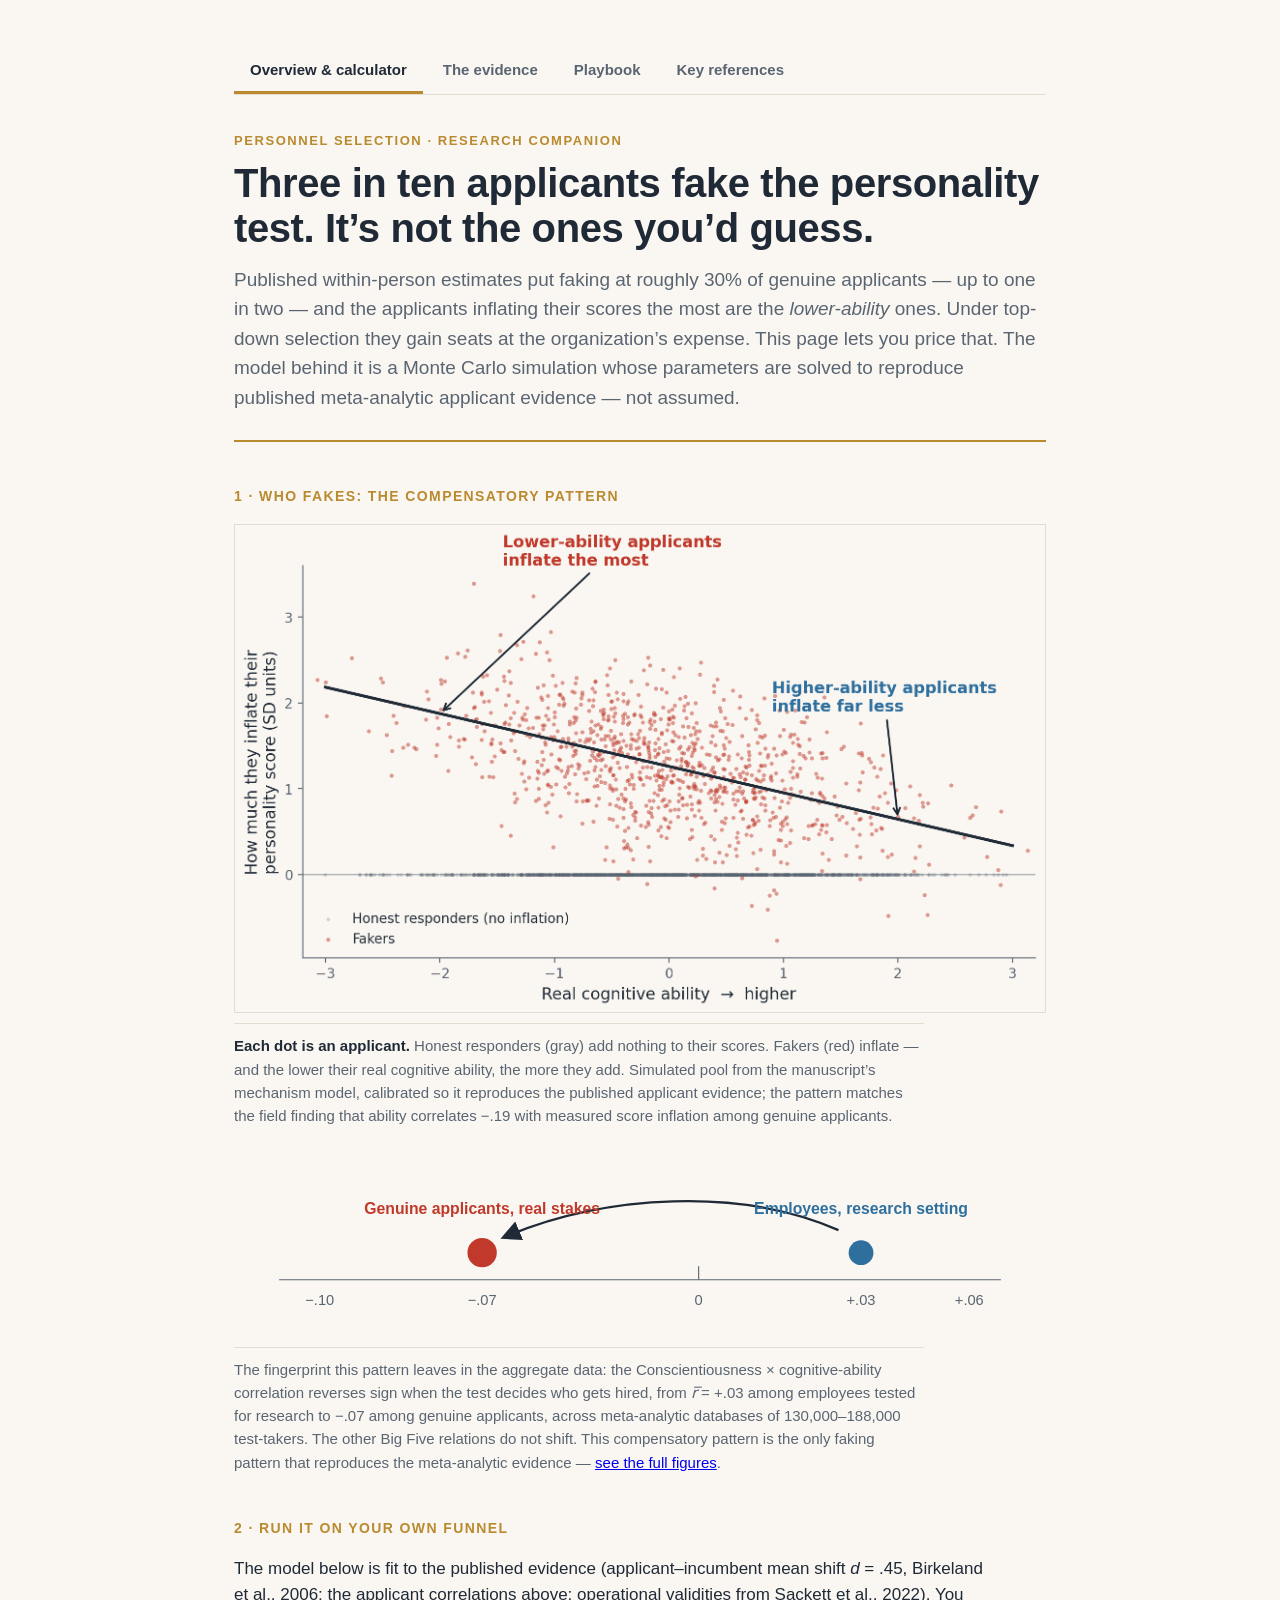
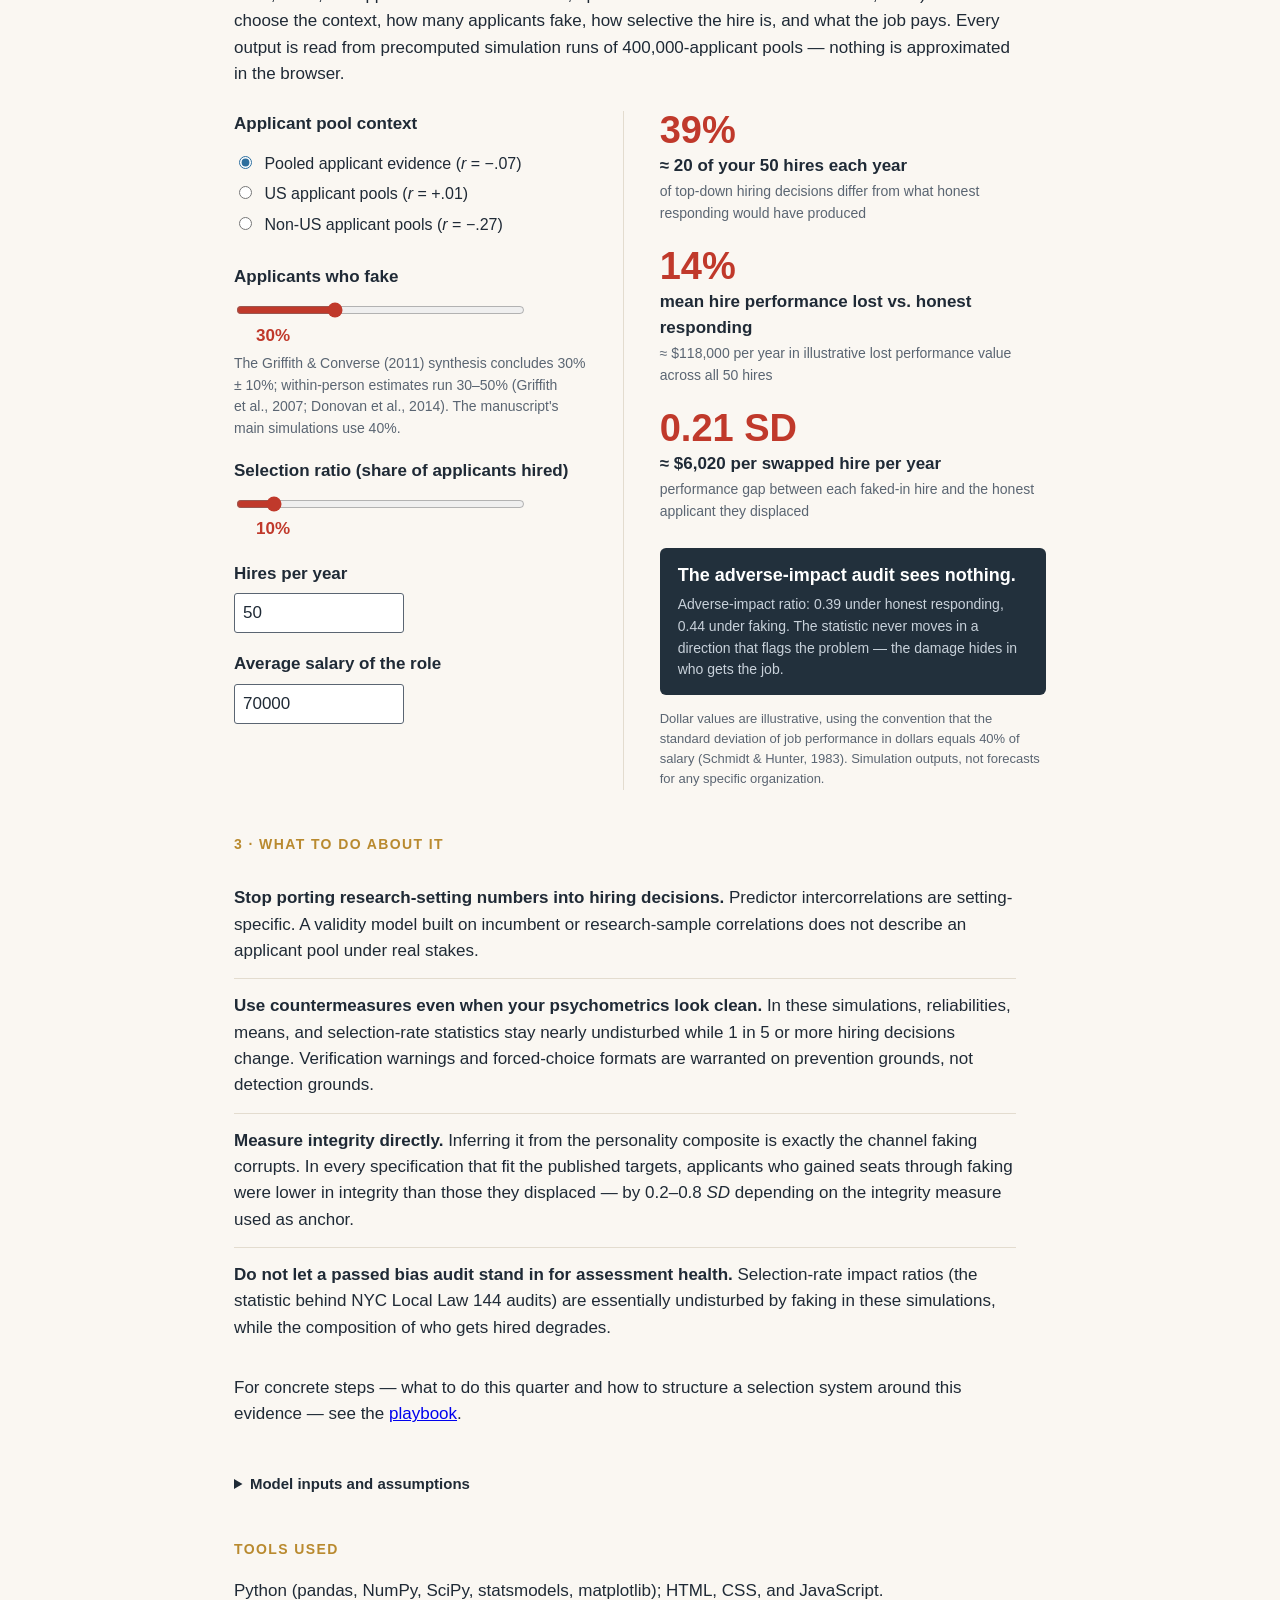
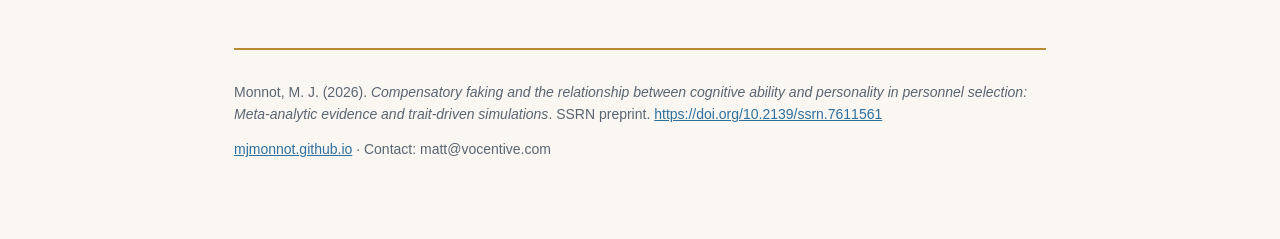
==== index.html @ 93510814 "Add Tools used line (Python analysis stack; HTML/CSS/JS)" ====
<!DOCTYPE html>
<html lang="en">
<head>
<meta charset="utf-8">
<meta name="viewport" content="width=device-width, initial-scale=1">
<title>Three in ten applicants fake the personality test &mdash; and it's the weaker ones</title>
<meta name="description" content="Roughly 30% of genuine applicants inflate their personality scores, and lower-ability applicants inflate most. Interactive companion to a two-study manuscript: price what that costs your hiring funnel in changed hires, lost performance, and dollars.">
<link rel="stylesheet" href="style.css">
</head>
<body>
<main>

<nav class="site-nav" aria-label="Site">
  <ul>
    <li><a href="./" aria-current="page">Overview &amp; calculator</a></li>
    <li><a href="evidence.html">The evidence</a></li>
    <li><a href="playbook.html">Playbook</a></li>
    <li><a href="references.html">Key references</a></li>
  </ul>
</nav>

<header class="masthead">
  <p class="kicker">Personnel selection &middot; Research companion</p>
  <h1>Three in ten applicants fake the personality test. It&rsquo;s not the ones you&rsquo;d guess.</h1>
  <p class="dek">Published within-person estimates put faking at roughly 30% of genuine
  applicants &mdash; up to one in two &mdash; and the applicants inflating their scores
  the most are the <em>lower-ability</em> ones. Under top-down selection they gain seats
  at the organization&rsquo;s expense. This page lets you price that. The model behind it
  is a Monte Carlo simulation whose parameters are solved to reproduce published
  meta-analytic applicant evidence &mdash; not assumed.</p>
</header>

<section aria-labelledby="s1">
  <p class="section-label" id="s1">1 &middot; Who fakes: the compensatory pattern</p>
  <figure class="paper-figure">
    <img src="assets/who-fakes-scatter.png" width="1748" height="1026"
         alt="Scatter plot of simulated applicants: inflation of personality scores on the vertical axis against real cognitive ability on the horizontal axis. Honest responders sit at zero inflation. Fakers form a downward-sloping cloud: lower-ability applicants inflate the most, higher-ability applicants inflate far less.">
    <figcaption><strong>Each dot is an applicant.</strong> Honest responders (gray)
    add nothing to their scores. Fakers (red) inflate &mdash; and the lower their real
    cognitive ability, the more they add. Simulated pool from the manuscript&rsquo;s
    mechanism model, calibrated so it reproduces the published applicant evidence;
    the pattern matches the field finding that ability correlates &minus;.19 with
    measured score inflation among genuine applicants.</figcaption>
  </figure>

  <figure class="flip-figure">
    <svg viewBox="0 0 720 150" role="img" aria-label="Number line showing the Conscientiousness by cognitive ability correlation at plus .03 among employees in research settings and minus .07 among genuine applicants.">
      <line x1="40" y1="100" x2="680" y2="100" stroke="#5a6572" stroke-width="1"/>
      <g font-size="13" fill="#5a6572" text-anchor="middle">
        <text x="76"  y="122">&minus;.10</text>
        <text x="220" y="122">&minus;.07</text>
        <text x="412" y="122">0</text>
        <text x="556" y="122">+.03</text>
        <text x="652" y="122">+.06</text>
      </g>
      <line x1="412" y1="88" x2="412" y2="100" stroke="#5a6572" stroke-width="1"/>
      <path d="M 536 56 C 450 18, 330 24, 240 62" fill="none" stroke="#1f2a36" stroke-width="2" marker-end="url(#arrow)"/>
      <defs><marker id="arrow" markerWidth="9" markerHeight="9" refX="7" refY="4.5" orient="auto">
        <path d="M0,0 L9,4.5 L0,9 z" fill="#1f2a36"/></marker></defs>
      <circle cx="556" cy="76" r="11" fill="#2e6f9e"/>
      <circle cx="220" cy="76" r="13" fill="#c0392b"/>
      <text x="556" y="42" font-size="14" font-weight="700" fill="#2e6f9e" text-anchor="middle">Employees, research setting</text>
      <text x="220" y="42" font-size="14" font-weight="700" fill="#c0392b" text-anchor="middle">Genuine applicants, real stakes</text>
    </svg>
    <figcaption>The fingerprint this pattern leaves in the aggregate data: the
    Conscientiousness &times; cognitive-ability correlation reverses sign when the
    test decides who gets hired, from <em>r&#773;</em> = +.03 among employees tested
    for research to &minus;.07 among genuine applicants, across meta-analytic databases
    of 130,000&ndash;188,000 test-takers. The other Big Five relations do not shift.
    This compensatory pattern is the only faking pattern that reproduces the
    meta-analytic evidence &mdash; <a href="evidence.html">see the full figures</a>.</figcaption>
  </figure>
</section>

<section aria-labelledby="s2">
  <p class="section-label" id="s2">2 &middot; Run it on your own funnel</p>
  <p class="section-intro">The model below is fit to the published evidence
  (applicant&ndash;incumbent mean shift <em>d</em> = .45, Birkeland et&nbsp;al., 2006;
  the applicant correlations above; operational validities from Sackett et&nbsp;al.,
  2022). You choose the context, how many applicants fake, how selective the hire is,
  and what the job pays. Every output is read from precomputed simulation runs of
  400,000-applicant pools &mdash; nothing is approximated in the browser.</p>

  <div class="calc">
    <div class="controls">
      <fieldset>
        <legend>Applicant pool context</legend>
        <label><input type="radio" name="ctx" value="Pooled" checked> Pooled applicant evidence (<em>r</em> = &minus;.07)</label>
        <label><input type="radio" name="ctx" value="US"> US applicant pools (<em>r</em> = +.01)</label>
        <label><input type="radio" name="ctx" value="Non-US"> Non-US applicant pools (<em>r</em> = &minus;.27)</label>
      </fieldset>

      <div class="slider-row">
        <label for="prev">Applicants who fake</label>
        <input type="range" id="prev" min="20" max="50" step="5" value="30">
        <output id="prev-out">30%</output>
      </div>
      <p class="control-note">The Griffith &amp; Converse (2011) synthesis concludes
      30% &plusmn; 10%; within-person estimates run 30&ndash;50% (Griffith et&nbsp;al.,
      2007; Donovan et&nbsp;al., 2014). The manuscript's main simulations use 40%.</p>

      <div class="slider-row">
        <label for="sr">Selection ratio (share of applicants hired)</label>
        <input type="range" id="sr" min="5" max="50" step="5" value="10">
        <output id="sr-out">10%</output>
      </div>

      <div class="num-row">
        <label for="hires">Hires per year</label>
        <input type="number" id="hires" min="1" max="100000" step="1" value="50" inputmode="numeric">
      </div>
      <div class="num-row">
        <label for="salary">Average salary of the role</label>
        <input type="number" id="salary" min="20000" max="1000000" step="5000" value="70000" inputmode="numeric">
      </div>
    </div>

    <div class="results">
      <div class="stat">
        <span class="stat-value red" id="out-changed">&nbsp;</span>
        <span class="stat-label" id="out-changed-n">&nbsp;</span>
        <span class="stat-sub">of top-down hiring decisions differ from what honest
        responding would have produced</span>
      </div>
      <div class="stat">
        <span class="stat-value red" id="out-perf">&nbsp;</span>
        <span class="stat-label">mean hire performance lost vs. honest responding</span>
        <span class="stat-sub" id="out-dollars">&nbsp;</span>
      </div>
      <div class="stat">
        <span class="stat-value red" id="out-swap">&nbsp;</span>
        <span class="stat-label" id="out-swap-n">&nbsp;</span>
        <span class="stat-sub">performance gap between each faked-in hire and the
        honest applicant they displaced</span>
      </div>
      <div class="kicker-bar">
        <p class="kicker-main">The adverse-impact audit sees nothing.</p>
        <p class="kicker-sub" id="out-ai">&nbsp;</p>
      </div>
      <p class="dollar-note">Dollar values are illustrative, using the convention that
      the standard deviation of job performance in dollars equals 40% of salary
      (Schmidt &amp; Hunter, 1983). Simulation outputs, not forecasts for any
      specific organization.</p>
    </div>
  </div>
</section>

<section aria-labelledby="s3">
  <p class="section-label" id="s3">3 &middot; What to do about it</p>
  <ul class="todo">
    <li><strong>Stop porting research-setting numbers into hiring decisions.</strong>
    Predictor intercorrelations are setting-specific. A validity model built on
    incumbent or research-sample correlations does not describe an applicant pool
    under real stakes.</li>
    <li><strong>Use countermeasures even when your psychometrics look clean.</strong>
    In these simulations, reliabilities, means, and selection-rate statistics stay
    nearly undisturbed while 1 in 5 or more hiring decisions change. Verification
    warnings and forced-choice formats are warranted on prevention grounds, not
    detection grounds.</li>
    <li><strong>Measure integrity directly.</strong> Inferring it from the personality
    composite is exactly the channel faking corrupts. In every specification that fit
    the published targets, applicants who gained seats through faking were lower in
    integrity than those they displaced &mdash; by 0.2&ndash;0.8 <em>SD</em> depending
    on the integrity measure used as anchor.</li>
    <li><strong>Do not let a passed bias audit stand in for assessment health.</strong>
    Selection-rate impact ratios (the statistic behind NYC Local Law 144 audits) are
    essentially undisturbed by faking in these simulations, while the composition of
    who gets hired degrades.</li>
  </ul>
  <p class="section-intro" style="margin-top:20px">For concrete steps &mdash; what to do
  this quarter and how to structure a selection system around this evidence &mdash;
  see the <a href="playbook.html">playbook</a>.</p>
</section>

<details class="model-notes">
  <summary>Model inputs and assumptions</summary>
  <ul>
    <li>Operational validities: cognitive ability .31, Conscientiousness .19
    (Sackett, Zhang, Berry, &amp; Lievens, 2022, Table 4). Equal-weight standardized
    composite, top-down selection.</li>
    <li>Applicant&ndash;incumbent Conscientiousness mean shift: <em>d</em> = .45
    (Birkeland et&nbsp;al., 2006). Faking prevalence range: Griffith, Chmielowski,
    &amp; Yoshita (2007); Donovan, Dwight, &amp; Schneider (2014); Griffith &amp;
    Converse (2011).</li>
    <li>For each setting of the controls, the faking parameters (mean inflation and
    its ability slope) are jointly re-solved so the simulated pool reproduces the
    mean shift and the context's applicant correlation. Consequences are measured
    against the no-faking counterfactual on the same simulated pool.</li>
    <li>Subgroup inputs for the adverse-impact ratio: <em>d</em> = .79 (ability;
    Roth et&nbsp;al., 2011, via Sackett et&nbsp;al., 2022) and &minus;.07
    (Conscientiousness; Dahlke &amp; Sackett, 2017), minority pool share 1/6,
    common cutoff.</li>
    <li>Idiosyncratic faking noise &sigma; = .50 (the manuscript reports
    sensitivity runs at .25 and 1.00).</li>
  </ul>
</details>


<section aria-labelledby="tools-used">
  <p class="section-label" id="tools-used">Tools used</p>
  <p>Python (pandas, NumPy, SciPy, statsmodels, matplotlib); HTML, CSS, and JavaScript.</p>
</section>

<footer>
  <p>Monnot, M. J. (2026). <em>Compensatory faking and the relationship between
  cognitive ability and personality in personnel selection: Meta-analytic evidence
  and trait-driven simulations</em>. SSRN preprint. <a href="https://doi.org/10.2139/ssrn.7611561">https://doi.org/10.2139/ssrn.7611561</a></p>
  <p><a href="https://mjmonnot.github.io/">mjmonnot.github.io</a> &middot;
  Contact: matt@vocentive.com</p>
</footer>

</main>
<script src="app.js"></script>
</body>
</html>
---- style.css ----
:root {
  --bg: #faf7f2;
  --ink: #1f2a36;
  --gray: #5a6572;
  --red: #c0392b;
  --blue: #2e6f9e;
  --gold: #b98a2f;
  --dark: #22303c;
  --rule: #e3dccf;
}

* { box-sizing: border-box; }

body {
  margin: 0;
  background: var(--bg);
  color: var(--ink);
  font-family: -apple-system, BlinkMacSystemFont, "Segoe UI", Roboto, Helvetica, Arial, sans-serif;
  line-height: 1.55;
  font-size: 17px;
}

main { max-width: 860px; margin: 0 auto; padding: 48px 24px 64px; }

.kicker {
  font-size: 13px;
  font-weight: 700;
  letter-spacing: 0.12em;
  text-transform: uppercase;
  color: var(--gold);
  margin: 0 0 10px;
}

h1 { font-size: 40px; line-height: 1.12; margin: 0 0 14px; letter-spacing: -0.01em; }

.dek { color: var(--gray); font-size: 19px; max-width: 46em; margin: 0; }

.masthead { padding-bottom: 28px; border-bottom: 2px solid var(--gold); }

/* --- nav tabs --- */
.site-nav { margin: 0 0 36px; border-bottom: 1px solid var(--rule); }
.site-nav ul { list-style: none; display: flex; gap: 4px; margin: 0; padding: 0; flex-wrap: wrap; }
.site-nav a {
  display: block;
  padding: 10px 16px;
  font-size: 15px;
  font-weight: 700;
  color: var(--gray);
  text-decoration: none;
  border-bottom: 3px solid transparent;
}
.site-nav a:hover { color: var(--ink); }
.site-nav a[aria-current="page"] { color: var(--ink); border-bottom-color: var(--gold); }

/* --- figure blocks --- */
.paper-figure { margin: 0 0 40px; }
.paper-figure img { width: 100%; height: auto; display: block; border: 1px solid var(--rule); background: #fff; }
.paper-figure figcaption {
  font-size: 15px;
  color: var(--gray);
  max-width: 46em;
  margin-top: 10px;
  padding-top: 10px;
  border-top: 1px solid var(--rule);
}
.paper-figure figcaption strong { color: var(--ink); }

/* --- playbook / references --- */
.plain-list { list-style: none; padding: 0; margin: 0; max-width: 46em; }
.plain-list li { padding: 14px 0; border-bottom: 1px solid var(--rule); }
.plain-list li:last-child { border-bottom: none; }
.ref-why { display: block; font-size: 15px; color: var(--gray); margin-top: 4px; }

section { margin-top: 44px; }

.section-label {
  font-size: 14px;
  font-weight: 700;
  letter-spacing: 0.1em;
  text-transform: uppercase;
  color: var(--gold);
  margin: 0 0 16px;
}

.section-intro { color: var(--ink); max-width: 46em; margin: 0 0 24px; }

/* --- flip figure --- */
.flip-figure { margin: 0; }
.flip-figure svg { width: 100%; height: auto; display: block; }
.flip-figure figcaption {
  font-size: 15px;
  color: var(--gray);
  max-width: 46em;
  margin-top: 10px;
  padding-top: 10px;
  border-top: 1px solid var(--rule);
}

/* --- calculator --- */
.calc {
  display: grid;
  grid-template-columns: minmax(280px, 5fr) minmax(300px, 6fr);
  gap: 36px;
  align-items: start;
}
@media (max-width: 720px) { .calc { grid-template-columns: 1fr; } }

fieldset { border: none; margin: 0 0 20px; padding: 0; }
legend { font-weight: 700; padding: 0; margin-bottom: 8px; }
fieldset label { display: block; margin: 6px 0; font-size: 16px; cursor: pointer; }
fieldset input { margin-right: 8px; accent-color: var(--blue); }

.slider-row { margin-top: 18px; }
.slider-row label { display: block; font-weight: 700; margin-bottom: 6px; }
.slider-row input[type="range"] {
  width: calc(100% - 64px);
  vertical-align: middle;
  accent-color: var(--red);
}
.slider-row output {
  display: inline-block;
  width: 56px;
  text-align: right;
  font-variant-numeric: tabular-nums;
  font-weight: 700;
  color: var(--red);
}
.control-note { font-size: 14px; color: var(--gray); margin: 4px 0 0; }

.num-row { margin-top: 18px; }
.num-row label { display: block; font-weight: 700; margin-bottom: 6px; }
.num-row input {
  font: inherit;
  font-variant-numeric: tabular-nums;
  width: 10em;
  padding: 6px 8px;
  border: 1px solid var(--gray);
  border-radius: 3px;
  background: #fff;
  color: var(--ink);
}

/* --- results --- */
.results { border-left: 1px solid var(--rule); padding-left: 36px; }
@media (max-width: 720px) { .results { border-left: none; padding-left: 0; border-top: 1px solid var(--rule); padding-top: 24px; } }

.stat { margin-bottom: 22px; }
.stat-value { display: block; font-size: 38px; font-weight: 800; line-height: 1.05; font-variant-numeric: tabular-nums; }
.stat-value.red { color: var(--red); }
.stat-label { display: block; font-weight: 700; margin-top: 2px; }
.stat-sub { display: block; font-size: 14px; color: var(--gray); margin-top: 2px; max-width: 30em; }

.kicker-bar {
  background: var(--dark);
  color: #fff;
  border-radius: 6px;
  padding: 14px 18px;
  margin: 26px 0 14px;
}
.kicker-main { font-weight: 800; font-size: 18px; margin: 0; }
.kicker-sub { font-size: 14px; color: #c8d1da; margin: 4px 0 0; font-variant-numeric: tabular-nums; }

.dollar-note { font-size: 13px; color: var(--gray); margin: 0; max-width: 34em; }

/* --- what to do --- */
.todo { list-style: none; padding: 0; margin: 0; max-width: 46em; }
.todo li { padding: 14px 0; border-bottom: 1px solid var(--rule); }
.todo li:last-child { border-bottom: none; }

/* --- model notes / footer --- */
.model-notes { margin-top: 44px; font-size: 15px; color: var(--gray); }
.model-notes summary { font-weight: 700; color: var(--ink); cursor: pointer; }
.model-notes ul { max-width: 46em; }
.model-notes li { margin: 8px 0; }

footer {
  margin-top: 44px;
  padding-top: 18px;
  border-top: 2px solid var(--gold);
  font-size: 14px;
  color: var(--gray);
}
footer a { color: var(--blue); }
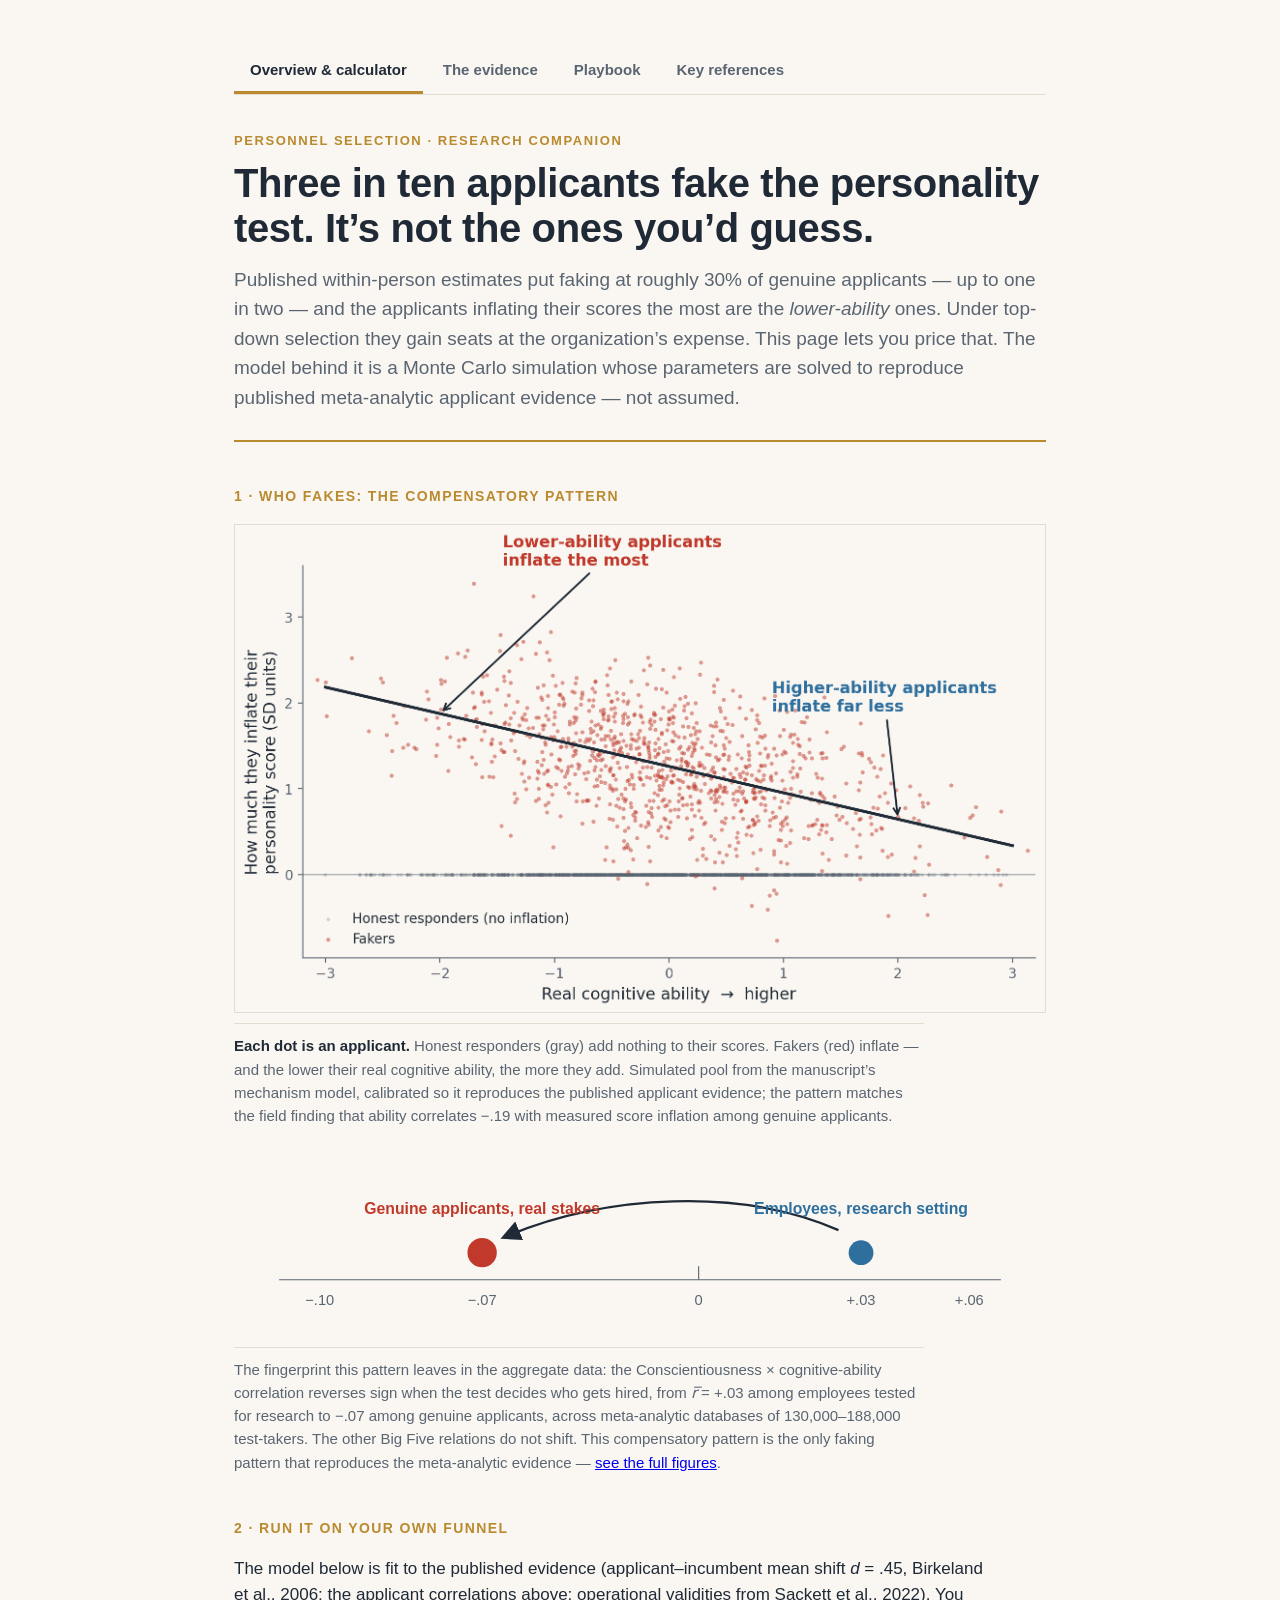
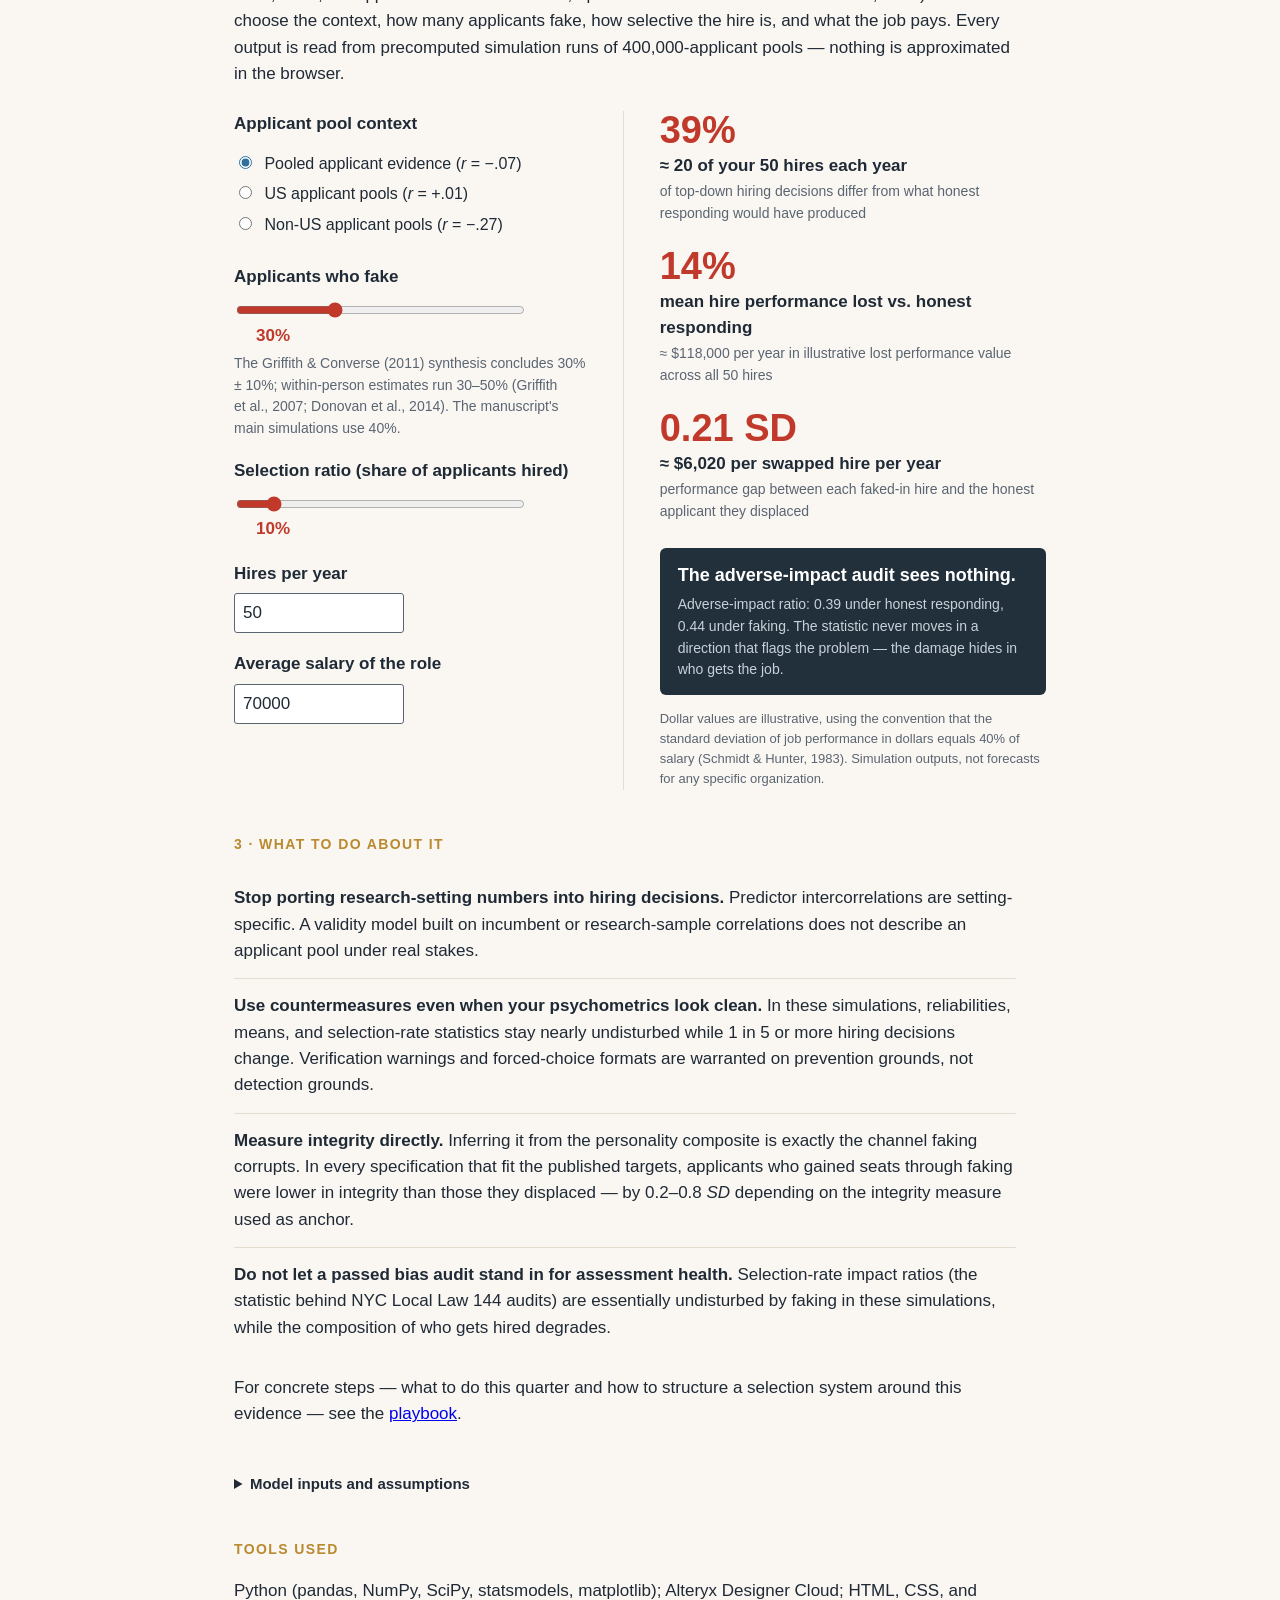
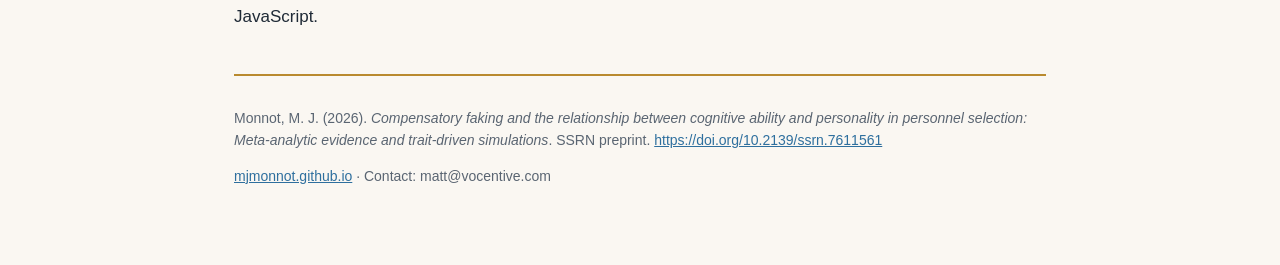
==== commit 1459275f: "Add Alteryx Designer Cloud cross-trait stakes ranking (descriptive) with Python forest plot" ====
--- a/index.html
+++ b/index.html
@@ -198,7 +198,7 @@
 
 <section aria-labelledby="tools-used">
   <p class="section-label" id="tools-used">Tools used</p>
-  <p>Python (pandas, NumPy, SciPy, statsmodels, matplotlib); HTML, CSS, and JavaScript.</p>
+  <p>Python (pandas, NumPy, SciPy, statsmodels, matplotlib); Alteryx Designer Cloud; HTML, CSS, and JavaScript.</p>
 </section>
 
 <footer>
--- a/style.css
+++ b/style.css
@@ -181,3 +181,39 @@
   color: var(--gray);
 }
 footer a { color: var(--blue); }
+
+/* --- ranked meta table --- */
+.rank-table-wrap { overflow-x: auto; margin: 0 0 16px; }
+.rank-table {
+  width: 100%;
+  border-collapse: collapse;
+  font-variant-numeric: tabular-nums;
+  font-size: 15px;
+  background: #fff;
+  border: 1px solid var(--rule);
+}
+.rank-table th, .rank-table td {
+  text-align: left;
+  padding: 10px 12px;
+  border-bottom: 1px solid var(--rule);
+}
+.rank-table th {
+  font-size: 12px;
+  letter-spacing: 0.06em;
+  text-transform: uppercase;
+  color: var(--gray);
+  font-weight: 700;
+  background: #f3eee6;
+}
+.rank-table tr:last-child td { border-bottom: none; }
+.rank-table td.num { text-align: right; }
+.rank-table tr.highlight td { color: var(--red); font-weight: 700; }
+.alteryx-credit {
+  font-size: 15px;
+  color: var(--ink);
+  max-width: 46em;
+  margin: 12px 0 0;
+  padding: 12px 14px;
+  background: #fff;
+  border-left: 3px solid var(--gold);
+}
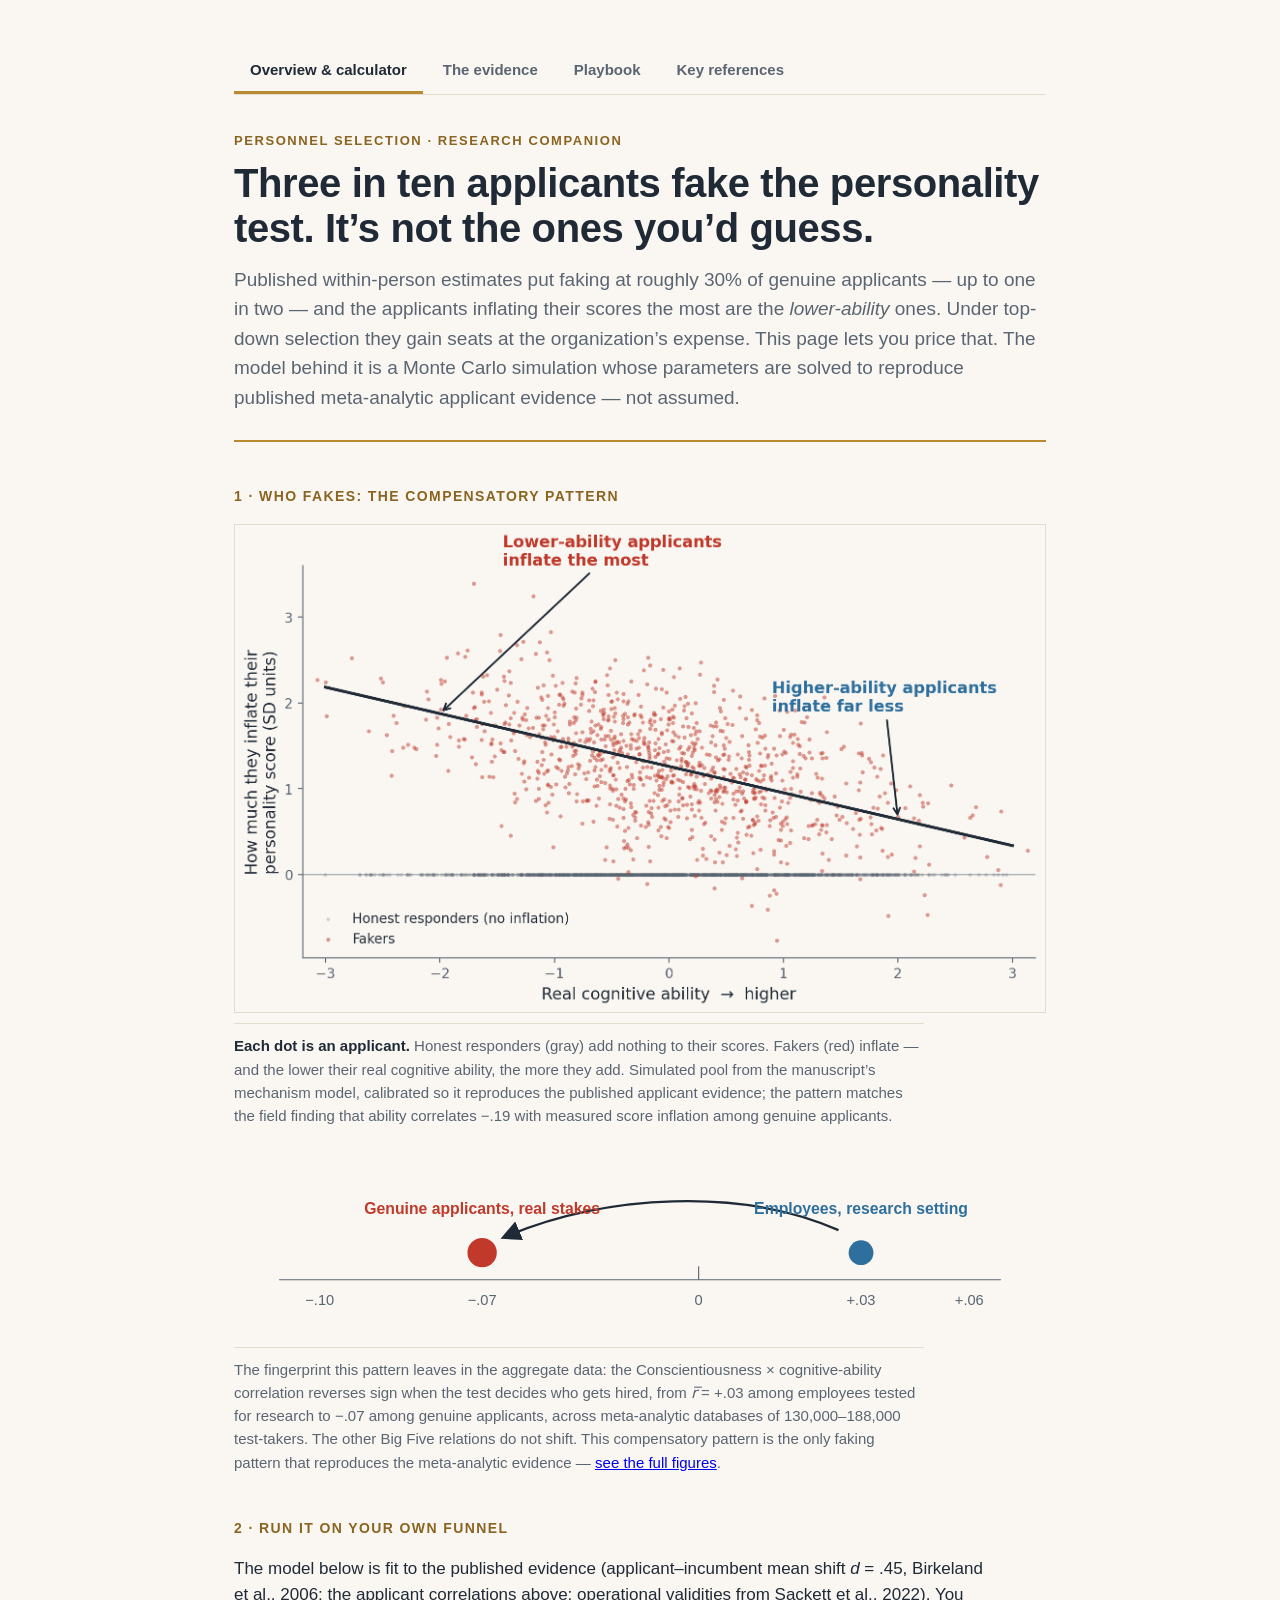
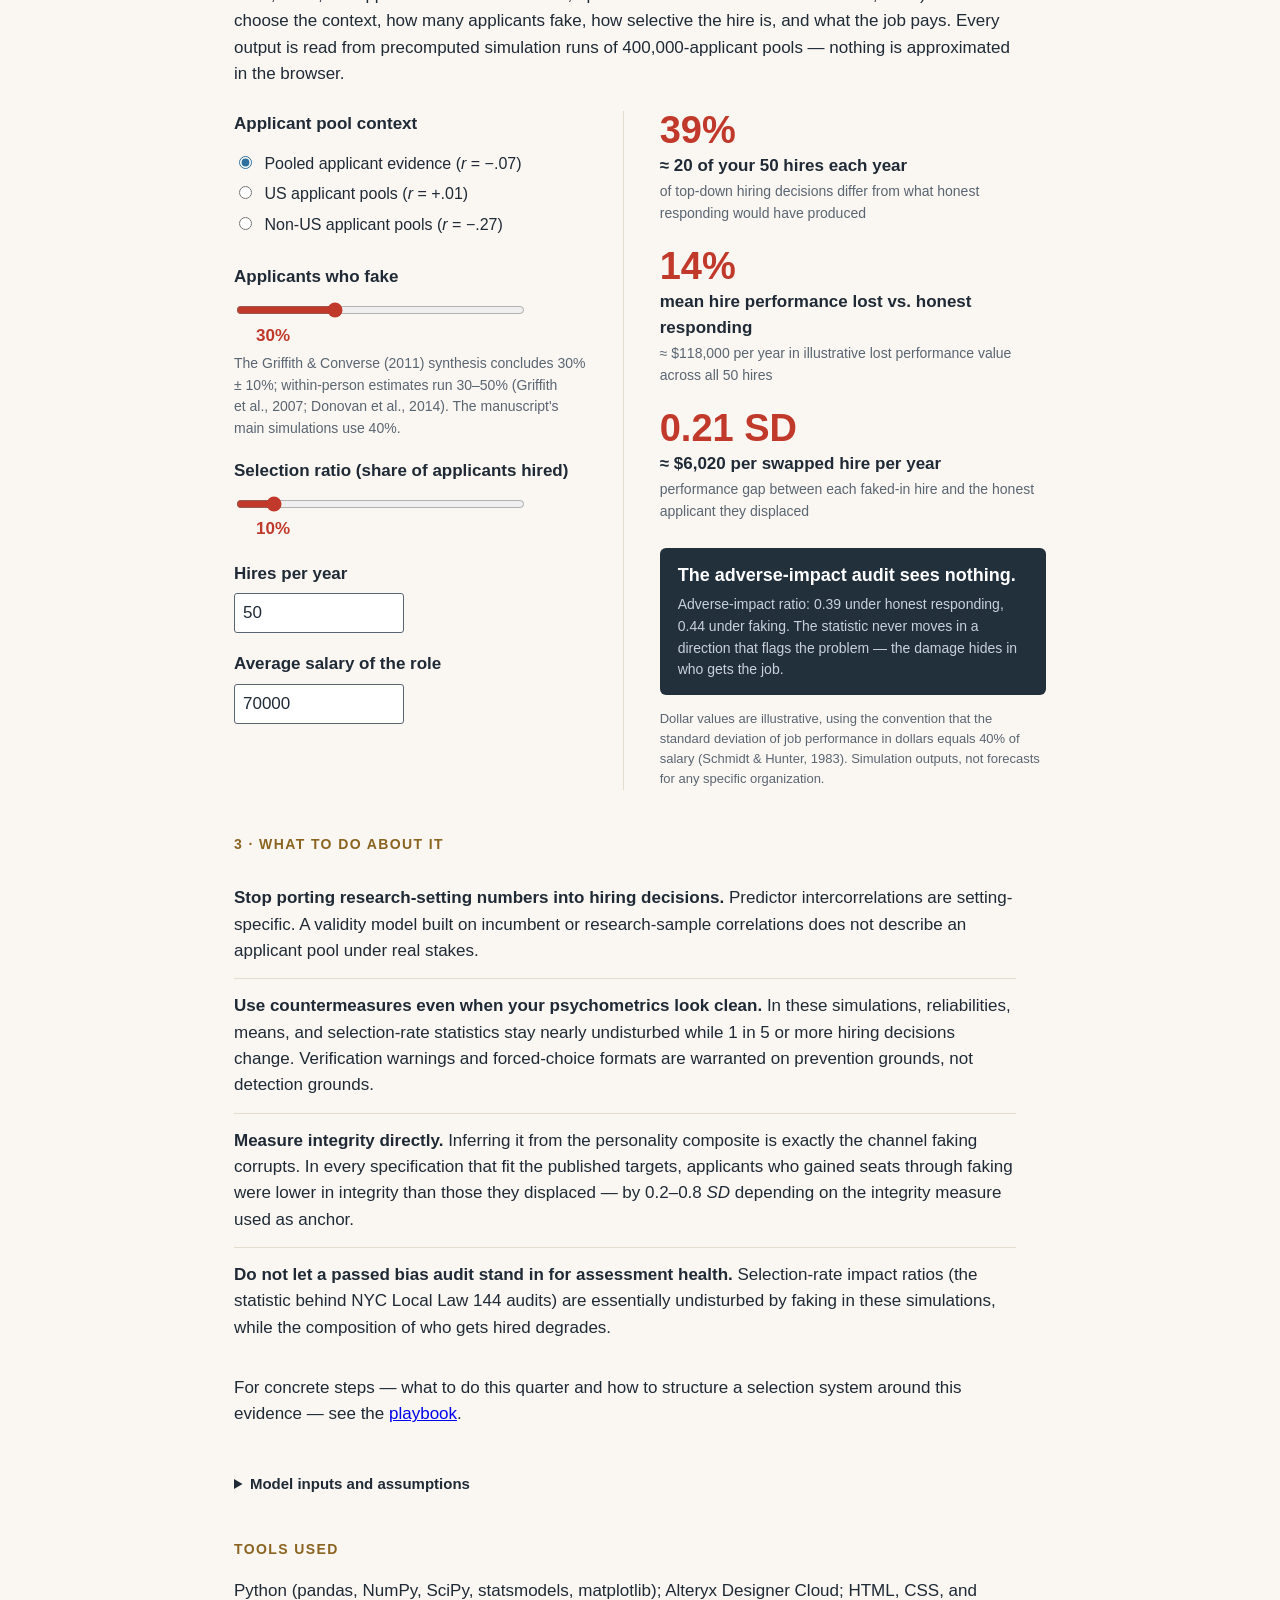
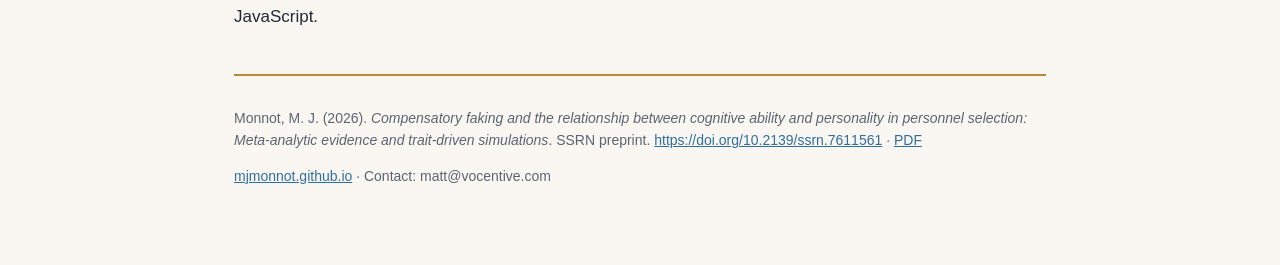
==== commit 3dcc4a12: "Add PDF fallback beside DOI on companion footer Keep the SSRN DOI link and add a PDF link to the man" ====
--- a/index.html
+++ b/index.html
@@ -204,7 +204,8 @@
 <footer>
   <p>Monnot, M. J. (2026). <em>Compensatory faking and the relationship between
   cognitive ability and personality in personnel selection: Meta-analytic evidence
-  and trait-driven simulations</em>. SSRN preprint. <a href="https://doi.org/10.2139/ssrn.7611561">https://doi.org/10.2139/ssrn.7611561</a></p>
+  and trait-driven simulations</em>. SSRN preprint. <a href="https://doi.org/10.2139/ssrn.7611561">https://doi.org/10.2139/ssrn.7611561</a>
+  &middot; <a href="https://github.com/mjmonnot/compensatory-faking/blob/main/manuscript/Monnot_2026_Compensatory_Faking_preprint.pdf">PDF</a></p>
   <p><a href="https://mjmonnot.github.io/">mjmonnot.github.io</a> &middot;
   Contact: matt@vocentive.com</p>
 </footer>
--- a/style.css
+++ b/style.css
@@ -5,6 +5,7 @@
   --red: #c0392b;
   --blue: #2e6f9e;
   --gold: #b98a2f;
+  --gold-text: #8a6420; /* 5.01:1 on --bg — AA for bold 14px */
   --dark: #22303c;
   --rule: #e3dccf;
 }
@@ -27,7 +28,7 @@
   font-weight: 700;
   letter-spacing: 0.12em;
   text-transform: uppercase;
-  color: var(--gold);
+  color: var(--gold-text);
   margin: 0 0 10px;
 }
 
@@ -78,7 +79,7 @@
   font-weight: 700;
   letter-spacing: 0.1em;
   text-transform: uppercase;
-  color: var(--gold);
+  color: var(--gold-text);
   margin: 0 0 16px;
 }
 
@@ -182,10 +183,33 @@
 }
 footer a { color: var(--blue); }
 
-/* --- ranked meta table --- */
-.rank-table-wrap { overflow-x: auto; margin: 0 0 16px; }
+/* --- ranked meta table + forest sync --- */
+.rank-table-wrap {
+  overflow-x: auto;
+  -webkit-overflow-scrolling: touch;
+  margin: 0 0 16px;
+  background:
+    linear-gradient(90deg, #fff 30%, transparent),
+    linear-gradient(90deg, transparent, #fff 70%) 100% 0,
+    radial-gradient(farthest-side at 0 50%, rgba(0,0,0,.12), transparent),
+    radial-gradient(farthest-side at 100% 50%, rgba(0,0,0,.12), transparent) 100% 0;
+  background-repeat: no-repeat;
+  background-size: 40px 100%, 40px 100%, 14px 100%, 14px 100%;
+  background-attachment: local, local, scroll, scroll;
+}
+.rank-table-wrap::after {
+  content: "Swipe to see more →";
+  display: none;
+  font-size: 12px;
+  color: var(--gray);
+  margin-top: 6px;
+}
+@media (max-width: 520px) {
+  .rank-table-wrap::after { display: block; }
+}
 .rank-table {
   width: 100%;
+  min-width: 520px;
   border-collapse: collapse;
   font-variant-numeric: tabular-nums;
   font-size: 15px;
@@ -205,10 +229,74 @@
   font-weight: 700;
   background: #f3eee6;
 }
+.rank-table th.sortable {
+  cursor: pointer;
+  user-select: none;
+}
+.rank-table th.sortable:hover,
+.rank-table th.sortable:focus-visible {
+  color: var(--ink);
+}
+.rank-table th.sortable:focus-visible {
+  outline: 2px solid var(--blue);
+  outline-offset: -2px;
+}
+.rank-table th .sort-ind {
+  font-weight: 400;
+  margin-left: 4px;
+  color: var(--gold-text);
+}
 .rank-table tr:last-child td { border-bottom: none; }
 .rank-table td.num { text-align: right; }
-.rank-table tr.highlight td { color: var(--red); font-weight: 700; }
-.alteryx-credit {
+.rank-table tr.highlight td {
+  color: var(--ink);
+  font-weight: 700;
+  box-shadow: inset 4px 0 0 var(--red);
+  background: #f8efe9;
+}
+.rank-table tbody tr {
+  cursor: pointer;
+}
+.rank-table tbody tr.is-active td,
+.rank-table tbody tr:hover td {
+  background: #f0ebe3;
+}
+.rank-table tbody tr.highlight.is-active td,
+.rank-table tbody tr.highlight:hover td {
+  background: #f3e4dc;
+}
+.rank-table tbody tr:focus-visible {
+  outline: 2px solid var(--blue);
+  outline-offset: -2px;
+}
+.rank-table .shape-cell {
+  width: 1.5em;
+  text-align: center;
+  font-size: 14px;
+  color: var(--ink);
+}
+.row-detail {
+  display: none;
+  font-size: 14px;
+  color: var(--gray);
+  margin: 0 0 12px;
+  padding: 10px 12px;
+  background: #fff;
+  border: 1px solid var(--rule);
+  max-width: 46em;
+}
+.row-detail.is-open { display: block; }
+.row-detail dt { font-weight: 700; color: var(--ink); display: inline; }
+.row-detail dd { display: inline; margin: 0 1.2em 0 0.35em; font-variant-numeric: tabular-nums; }
+
+.download-row { font-size: 14px; color: var(--gray); margin: 8px 0 0; }
+.download-row a { color: var(--blue); }
+.download-row a:focus-visible {
+  outline: 2px solid var(--blue);
+  outline-offset: 2px;
+}
+
+.source-note {
   font-size: 15px;
   color: var(--ink);
   max-width: 46em;
@@ -217,3 +305,203 @@
   background: #fff;
   border-left: 3px solid var(--gold);
 }
+.source-note a { color: var(--blue); }
+
+.forest-figure { margin: 0 0 24px; }
+.forest-scroll {
+  overflow-x: auto;
+  -webkit-overflow-scrolling: touch;
+  margin: 0 0 10px;
+  background: #fff;
+  border: 1px solid var(--rule);
+}
+.forest-svg { display: block; width: 100%; height: auto; }
+.forest-svg-desktop { display: block; }
+.forest-svg-mobile { display: none; }
+.forest-svg .forest-row { transition: opacity 0.15s ease; }
+.forest-svg .forest-row.is-dim { opacity: 0.35; }
+.forest-svg .forest-row.is-active { opacity: 1; }
+.forest-svg .forest-row:focus { outline: none; }
+.forest-svg .forest-row:focus-visible .row-hit {
+  fill: rgba(46, 111, 158, 0.08);
+}
+@media (prefers-reduced-motion: reduce) {
+  .forest-svg .forest-row { transition: none !important; }
+}
+/* Narrow forest: labels above CI rows; no min-width / no H-scroll.
+   Swap until desktop SVG scale keeps text ≥12 CSS px (~820px viewport).
+   Cap mobile SVG so mid-widths stay ≤18 CSS px (462px: 14×462/360≈17.97). */
+@media (max-width: 819px) {
+  .forest-scroll {
+    overflow-x: hidden;
+  }
+  .forest-svg-desktop { display: none; }
+  .forest-svg-mobile {
+    display: block;
+    width: 100%;
+    height: auto;
+    min-width: 0;
+    /* 480px → 14×480/360=18.67 CSS px (over 18 ceiling). 462 keeps max ≤18. */
+    max-width: 462px;
+    margin-inline: auto;
+  }
+}
+
+a:focus-visible, button:focus-visible {
+  outline: 2px solid var(--blue);
+  outline-offset: 2px;
+}
+
+.table-sort-note {
+  font-size: 13px;
+  color: var(--gray);
+  margin: 0 0 8px;
+  max-width: 46em;
+}
+
+.visually-hidden { position:absolute; width:1px; height:1px; padding:0; margin:-1px; overflow:hidden; clip:rect(0,0,0,0); white-space:nowrap; border:0; }
+
+/* Staged §5 Alteryx showcase (review only; not on live main yet) */
+/* Desktop: fit paper column (~812px); no min-width overflow. Headers may wrap. */
+.alteryx-match-table {
+  min-width: 0;
+  width: 100%;
+}
+.alteryx-match-table td:nth-child(2) {
+  white-space: nowrap; /* Style Cop F8: Low stakes (incumbents) one line at desktop */
+}
+.alteryx-match-table th {
+  white-space: normal; /* Picasso r2: allow numeric header wrap so Match stays visible */
+  text-transform: none; /* F6: keep ρ readable (not Ρ) */
+  letter-spacing: 0.04em;
+  hyphens: manual;
+}
+.alteryx-match-table th em {
+  font-style: italic;
+  text-transform: none;
+}
+.alteryx-match-table caption {
+  caption-side: top;
+  text-align: left;
+  font-size: 15px;
+  font-weight: 700;
+  color: var(--ink);
+  padding: 0 0 10px;
+  background: transparent;
+  border: 0;
+}
+.alteryx-match-table tbody tr { cursor: default; }
+.alteryx-match-table .match-cell {
+  font-weight: 700;
+  color: var(--ink);
+  white-space: nowrap;
+}
+/* Picasso r1 fixes 1–3 (scoped to §5) */
+#section-alteryx-showcase .rank-table-wrap {
+  overflow-x: visible; /* no inner H-scroll; cards or fitted table */
+  background: none; /* drop edge fades when not scrolling */
+}
+#section-alteryx-showcase .rank-table-wrap::after {
+  display: none; /* no swipe cue — nothing to swipe */
+}
+#section-alteryx-showcase .rank-table-wrap:focus-visible {
+  outline: 2px solid var(--blue);
+  outline-offset: 2px;
+}
+#section-alteryx-showcase .workflow-zoom {
+  display: block;
+  line-height: 0;
+}
+#section-alteryx-showcase .workflow-zoom img {
+  width: 100%;
+  height: auto;
+  vertical-align: middle;
+}
+#section-alteryx-showcase .workflow-zoom:focus-visible {
+  outline: 2px solid var(--blue);
+  outline-offset: 2px;
+}
+#section-alteryx-showcase .download-row a,
+#section-alteryx-showcase .source-note a {
+  display: inline-block;
+  padding: 8px 4px; /* ≥24×24 hit box */
+  min-height: 24px;
+  box-sizing: border-box;
+}
+
+/* Picasso r2: stacked cards at ≤819px — semantic table kept; thead clipped for SR */
+@media (max-width: 819px) {
+  #section-alteryx-showcase .alteryx-match-table {
+    min-width: 0;
+    border: 0;
+    background: transparent;
+  }
+  #section-alteryx-showcase .alteryx-match-table thead {
+    position: absolute !important;
+    width: 1px !important;
+    height: 1px !important;
+    padding: 0 !important;
+    margin: -1px !important;
+    overflow: hidden !important;
+    clip: rect(0, 0, 0, 0) !important;
+    clip-path: inset(50%) !important;
+    white-space: nowrap !important;
+    border: 0 !important;
+  }
+  #section-alteryx-showcase .alteryx-match-table tbody {
+    display: block;
+  }
+  #section-alteryx-showcase .alteryx-match-table tr {
+    display: flex;
+    flex-direction: column;
+    border: 1px solid var(--rule);
+    background: #fff;
+    margin: 0 0 12px;
+    padding: 0;
+  }
+  #section-alteryx-showcase .alteryx-match-table td {
+    display: flex;
+    justify-content: space-between;
+    align-items: baseline;
+    gap: 12px;
+    text-align: left !important;
+    border-bottom: 1px solid var(--rule);
+    padding: 10px 12px;
+    white-space: normal;
+  }
+  #section-alteryx-showcase .alteryx-match-table td:last-child {
+    border-bottom: none;
+  }
+  #section-alteryx-showcase .alteryx-match-table td::before {
+    content: attr(data-label);
+    font-size: 12px;
+    font-weight: 700;
+    letter-spacing: 0.04em;
+    color: var(--gray);
+    flex: 0 1 46%;
+    max-width: 12em;
+  }
+  /* Stakes group = card title (first visually) */
+  #section-alteryx-showcase .alteryx-match-table td:nth-child(2) {
+    order: -1;
+    display: block;
+    font-weight: 700;
+    font-size: 16px;
+    color: var(--ink);
+    background: #f3eee6;
+    white-space: normal;
+    padding: 12px 14px;
+  }
+  #section-alteryx-showcase .alteryx-match-table td:nth-child(2)::before {
+    content: none;
+  }
+  #section-alteryx-showcase .alteryx-match-table .match-cell {
+    white-space: nowrap;
+  }
+  #section-alteryx-showcase .alteryx-match-table caption {
+    display: block;
+    width: 100%;
+    white-space: normal;
+    padding: 0 0 12px;
+  }
+}
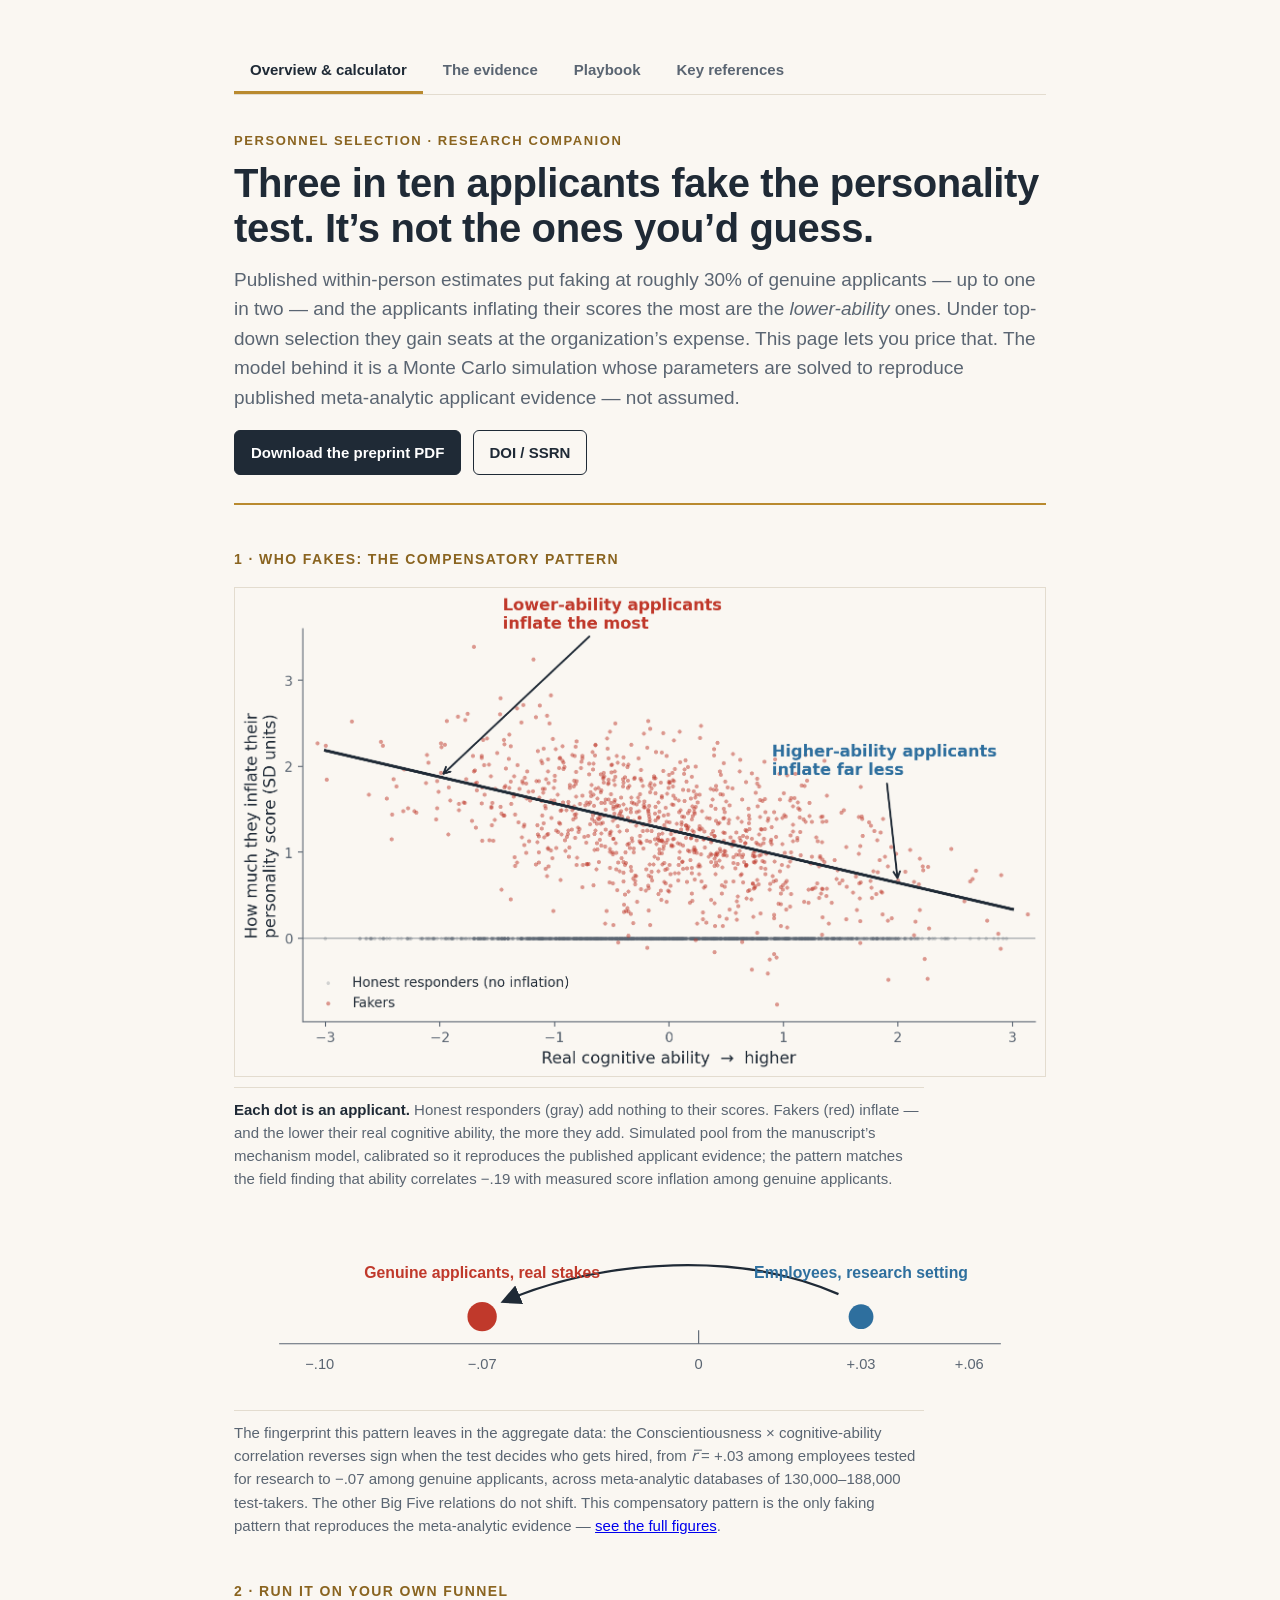
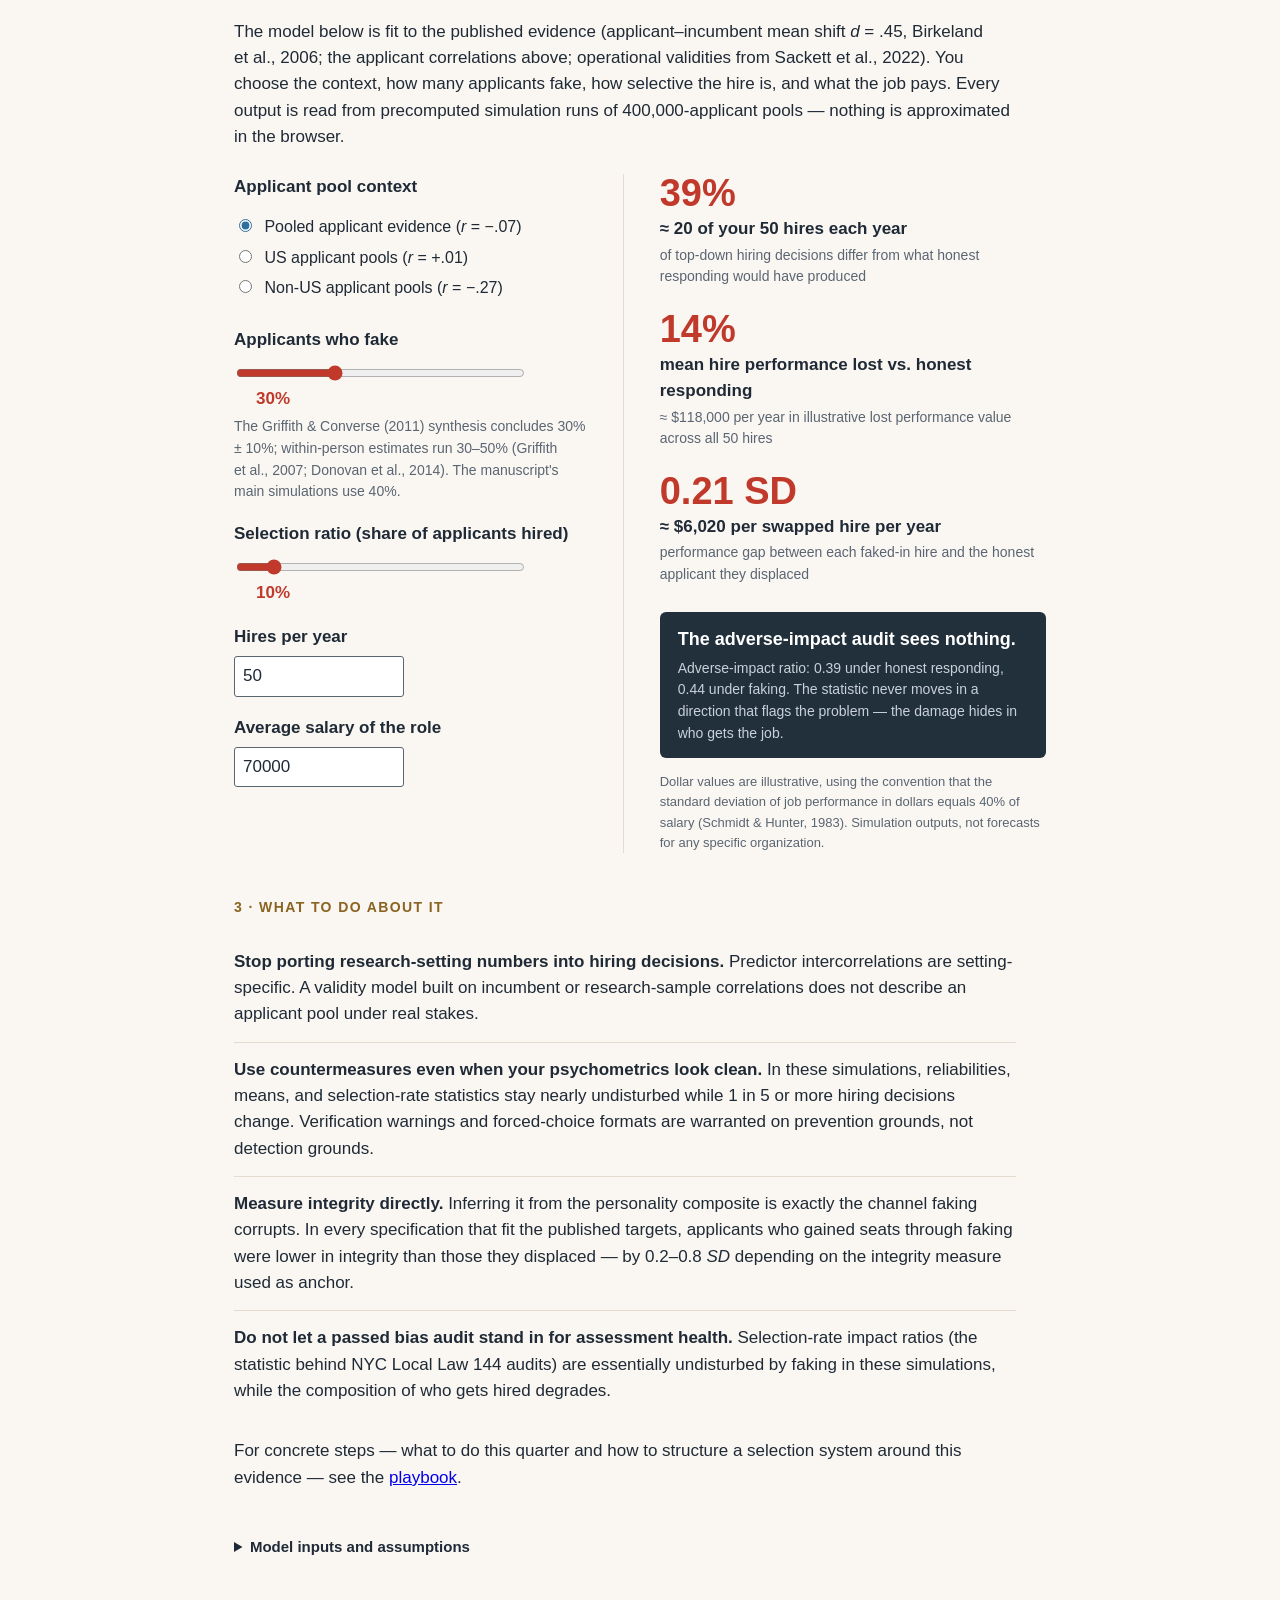
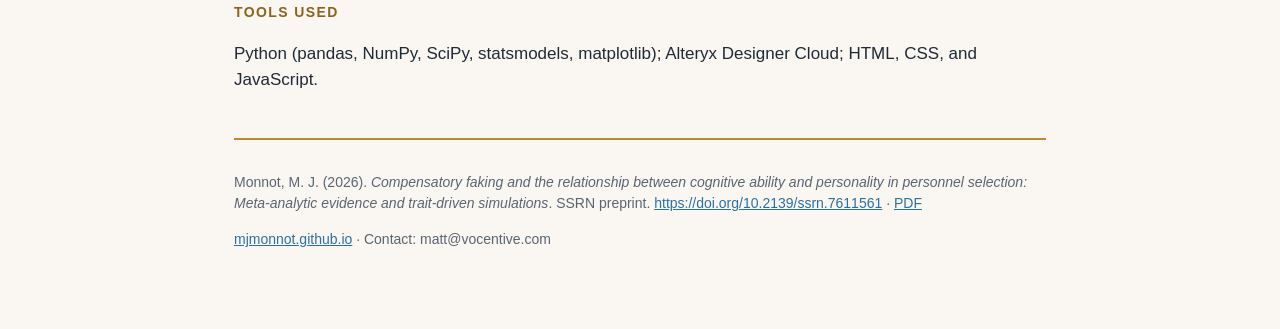
==== commit 7857c941: "Make hosted preprint PDF the primary companion CTA PDF is the primary download button; DOI/SSRN stay" ====
--- a/index.html
+++ b/index.html
@@ -28,6 +28,10 @@
   at the organization&rsquo;s expense. This page lets you price that. The model behind it
   is a Monte Carlo simulation whose parameters are solved to reproduce published
   meta-analytic applicant evidence &mdash; not assumed.</p>
+  <div class="masthead-actions">
+    <a class="btn primary" href="https://mjmonnot.github.io/assets/pdfs/Monnot_2026_Compensatory_Faking_SSRN_7611561.pdf">Download the preprint PDF</a>
+    <a class="btn ghost" href="https://doi.org/10.2139/ssrn.7611561">DOI / SSRN</a>
+  </div>
 </header>
 
 <section aria-labelledby="s1">
@@ -205,7 +209,7 @@
   <p>Monnot, M. J. (2026). <em>Compensatory faking and the relationship between
   cognitive ability and personality in personnel selection: Meta-analytic evidence
   and trait-driven simulations</em>. SSRN preprint. <a href="https://doi.org/10.2139/ssrn.7611561">https://doi.org/10.2139/ssrn.7611561</a>
-  &middot; <a href="https://github.com/mjmonnot/compensatory-faking/blob/main/manuscript/Monnot_2026_Compensatory_Faking_preprint.pdf">PDF</a></p>
+  &middot; <a href="https://mjmonnot.github.io/assets/pdfs/Monnot_2026_Compensatory_Faking_SSRN_7611561.pdf">PDF</a></p>
   <p><a href="https://mjmonnot.github.io/">mjmonnot.github.io</a> &middot;
   Contact: matt@vocentive.com</p>
 </footer>
--- a/style.css
+++ b/style.css
@@ -37,6 +37,24 @@
 .dek { color: var(--gray); font-size: 19px; max-width: 46em; margin: 0; }
 
 .masthead { padding-bottom: 28px; border-bottom: 2px solid var(--gold); }
+
+/* masthead preprint CTAs — PDF primary */
+.masthead-actions { display: flex; flex-wrap: wrap; gap: 0.7rem; align-items: center; margin-top: 18px; }
+.btn {
+  display: inline-block;
+  padding: 10px 16px;
+  font-size: 15px;
+  font-weight: 700;
+  text-decoration: none;
+  border-radius: 6px;
+  border: 1.5px solid var(--ink);
+  transition: background .15s, color .15s, transform .15s;
+}
+.btn.primary { background: var(--ink); color: #fff; border-color: var(--ink); }
+.btn.primary:hover { background: var(--dark); border-color: var(--dark); color: #fff; }
+.btn.ghost { color: var(--ink); background: transparent; }
+.btn.ghost:hover { background: #fff; }
+
 
 /* --- nav tabs --- */
 .site-nav { margin: 0 0 36px; border-bottom: 1px solid var(--rule); }
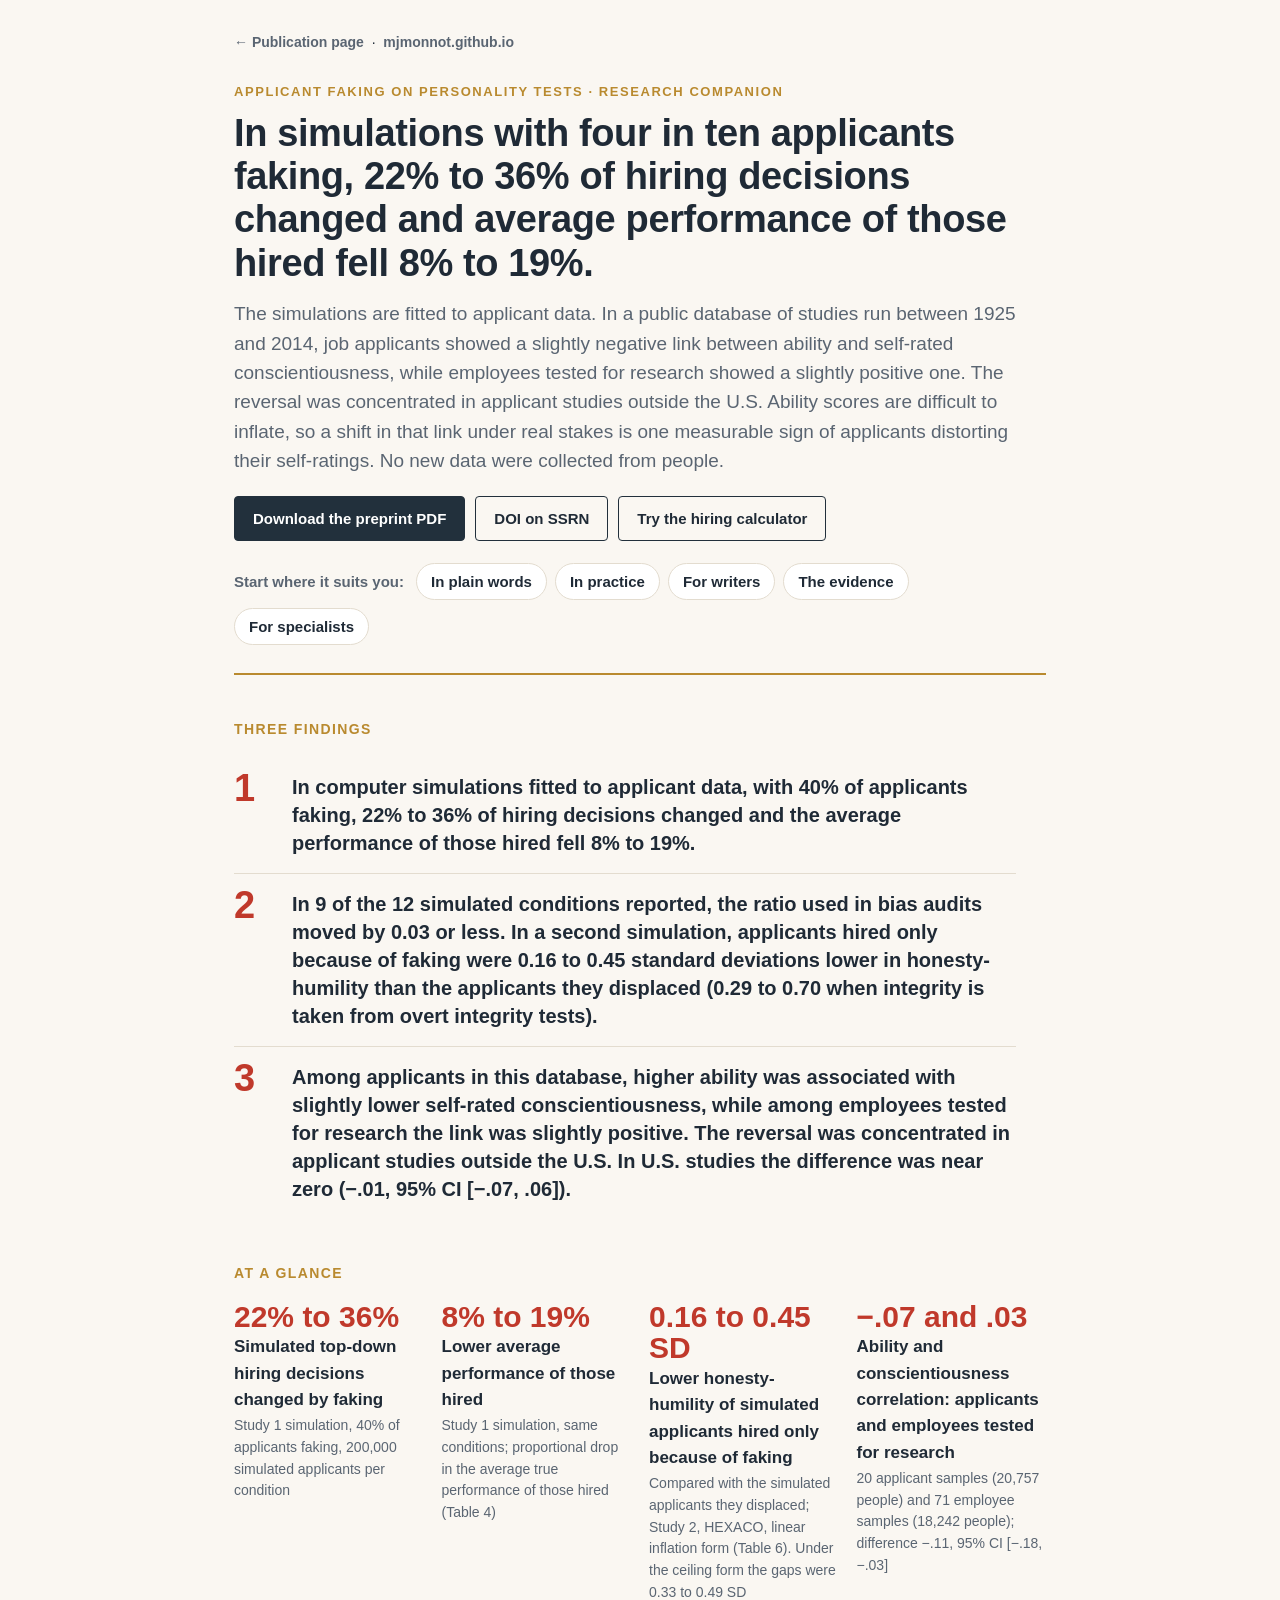
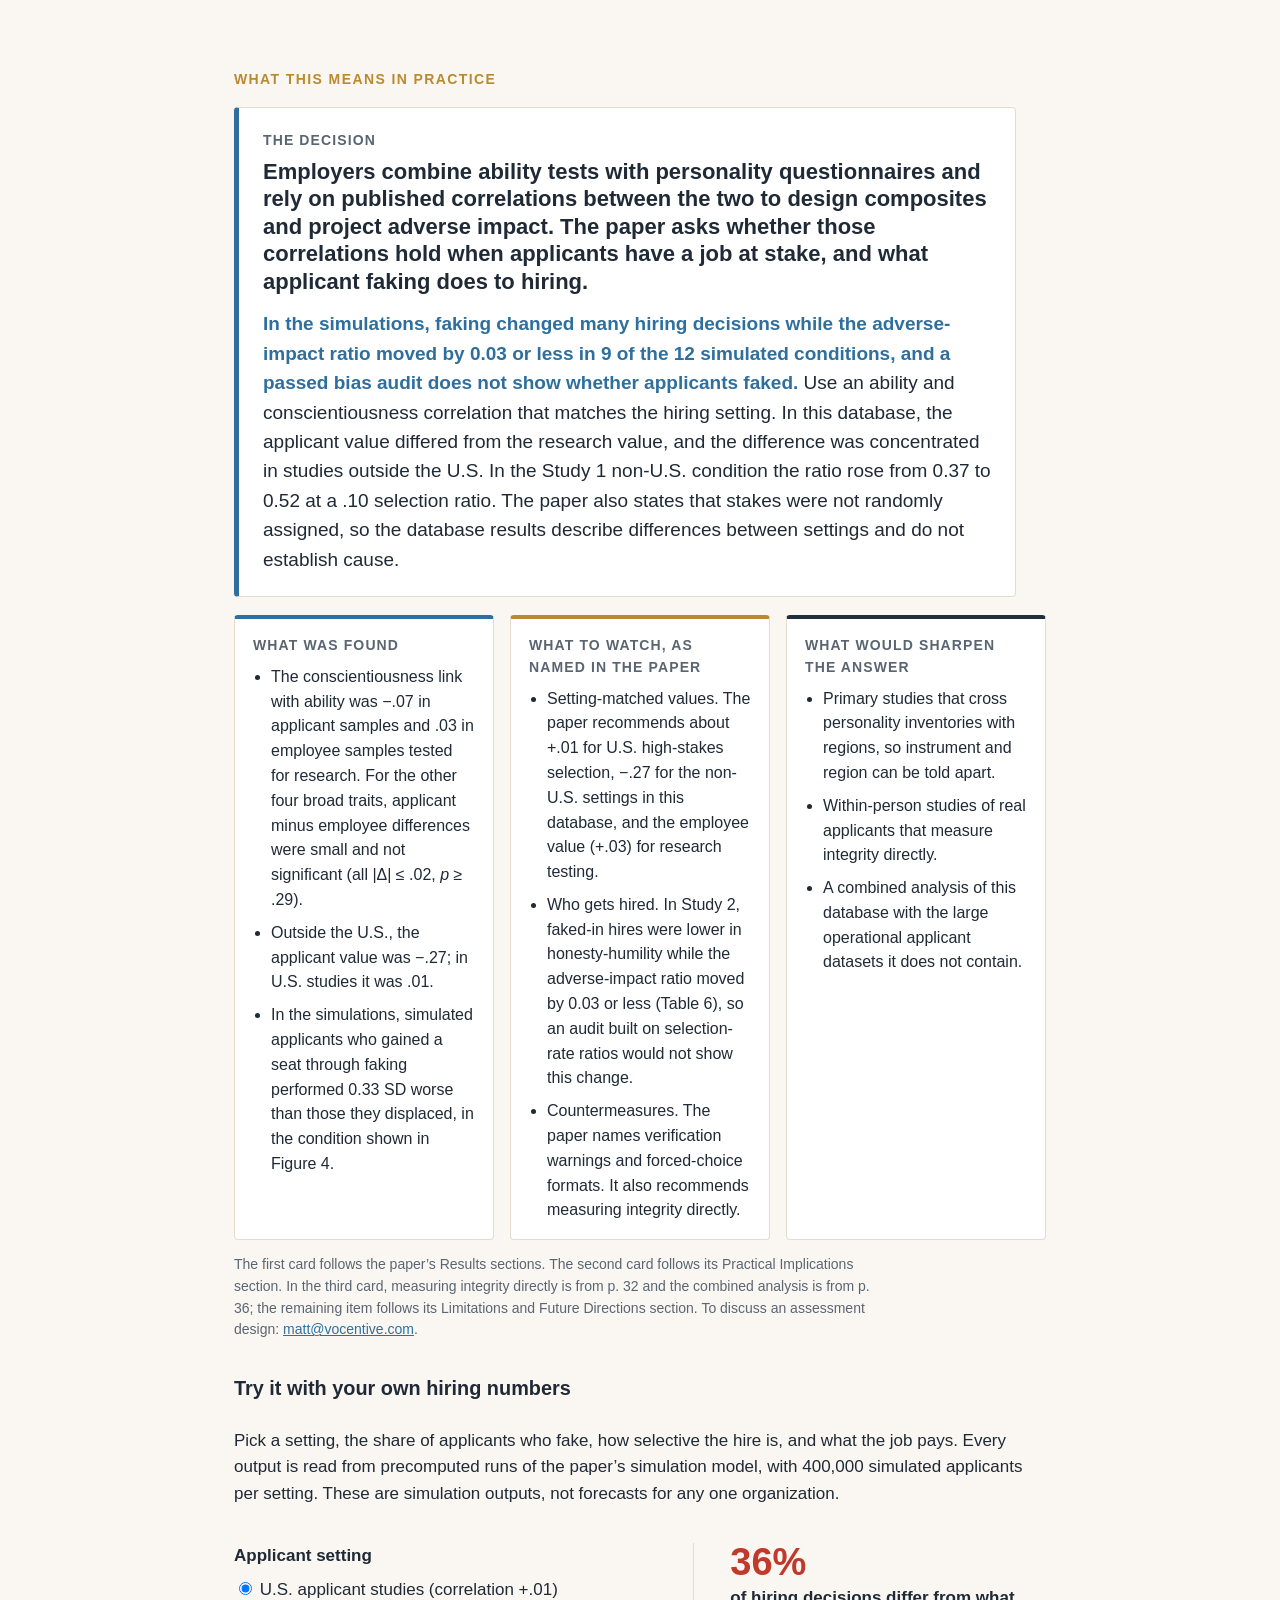
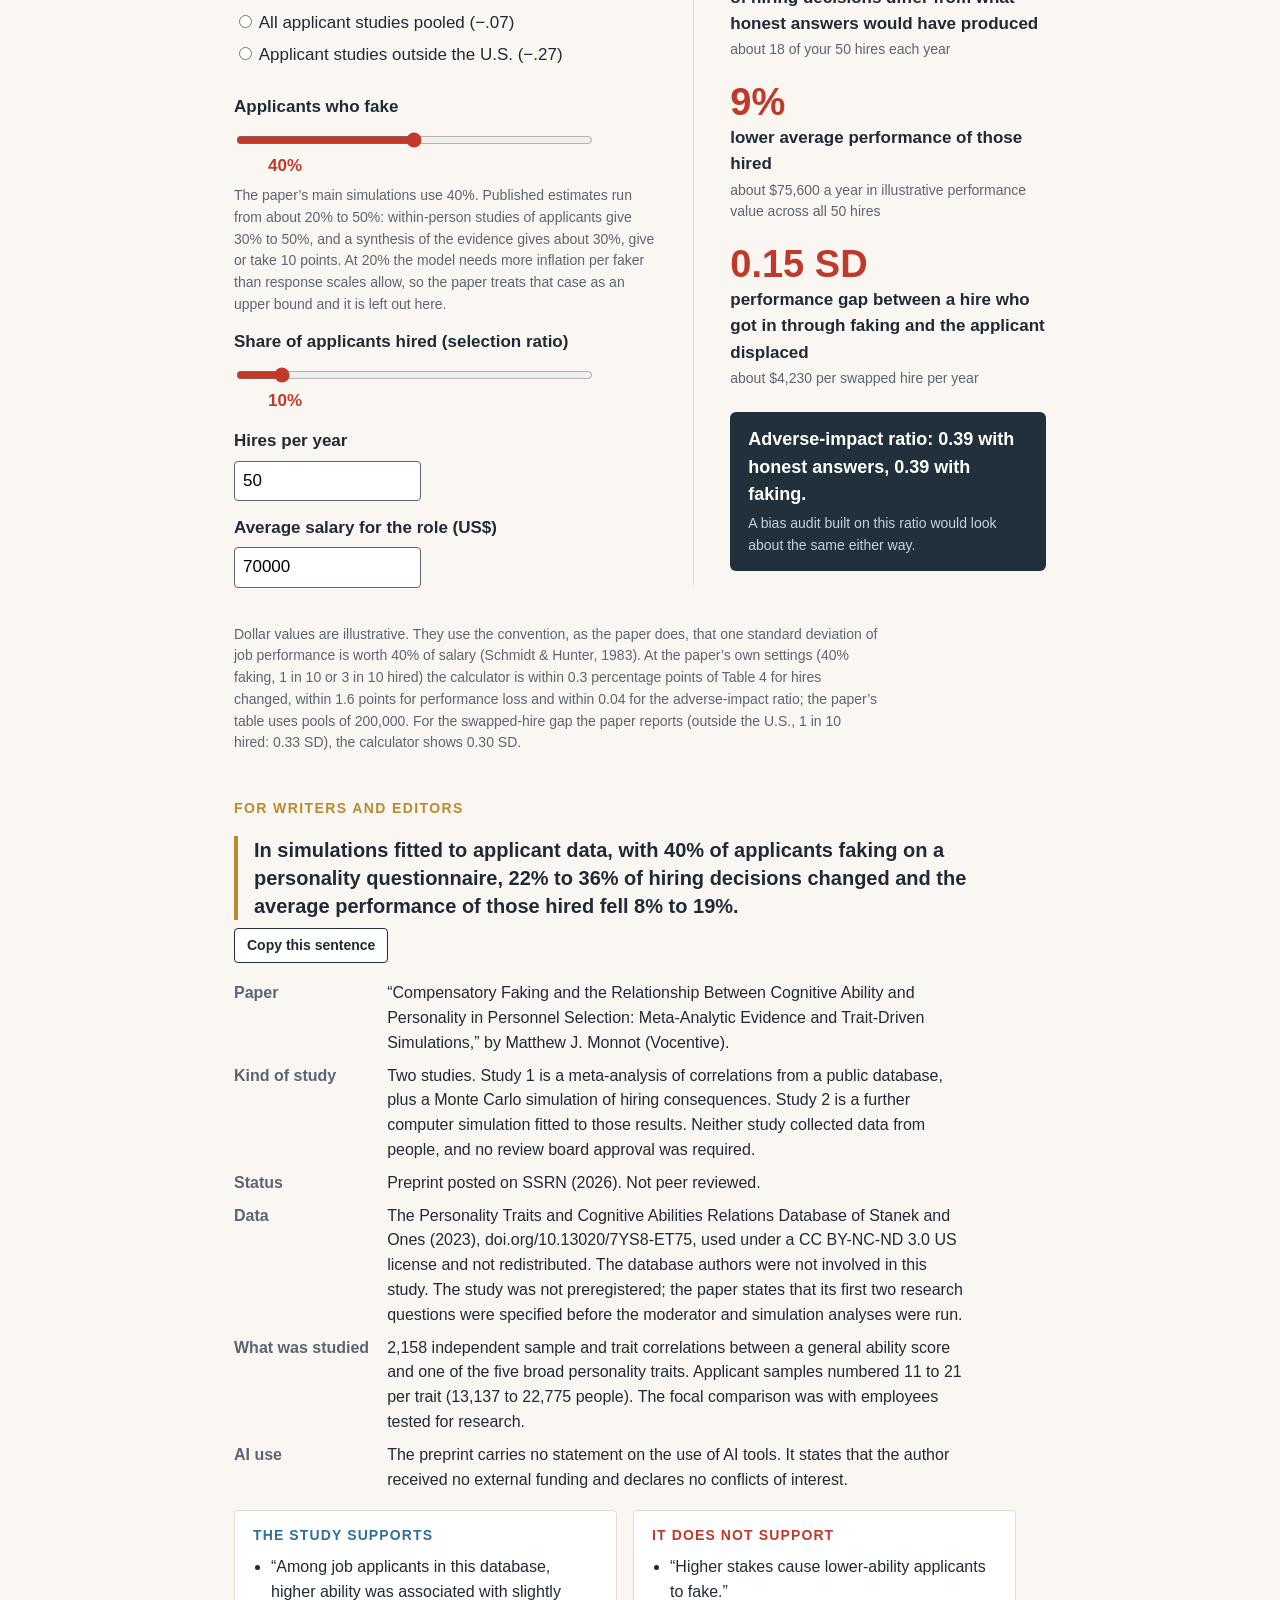
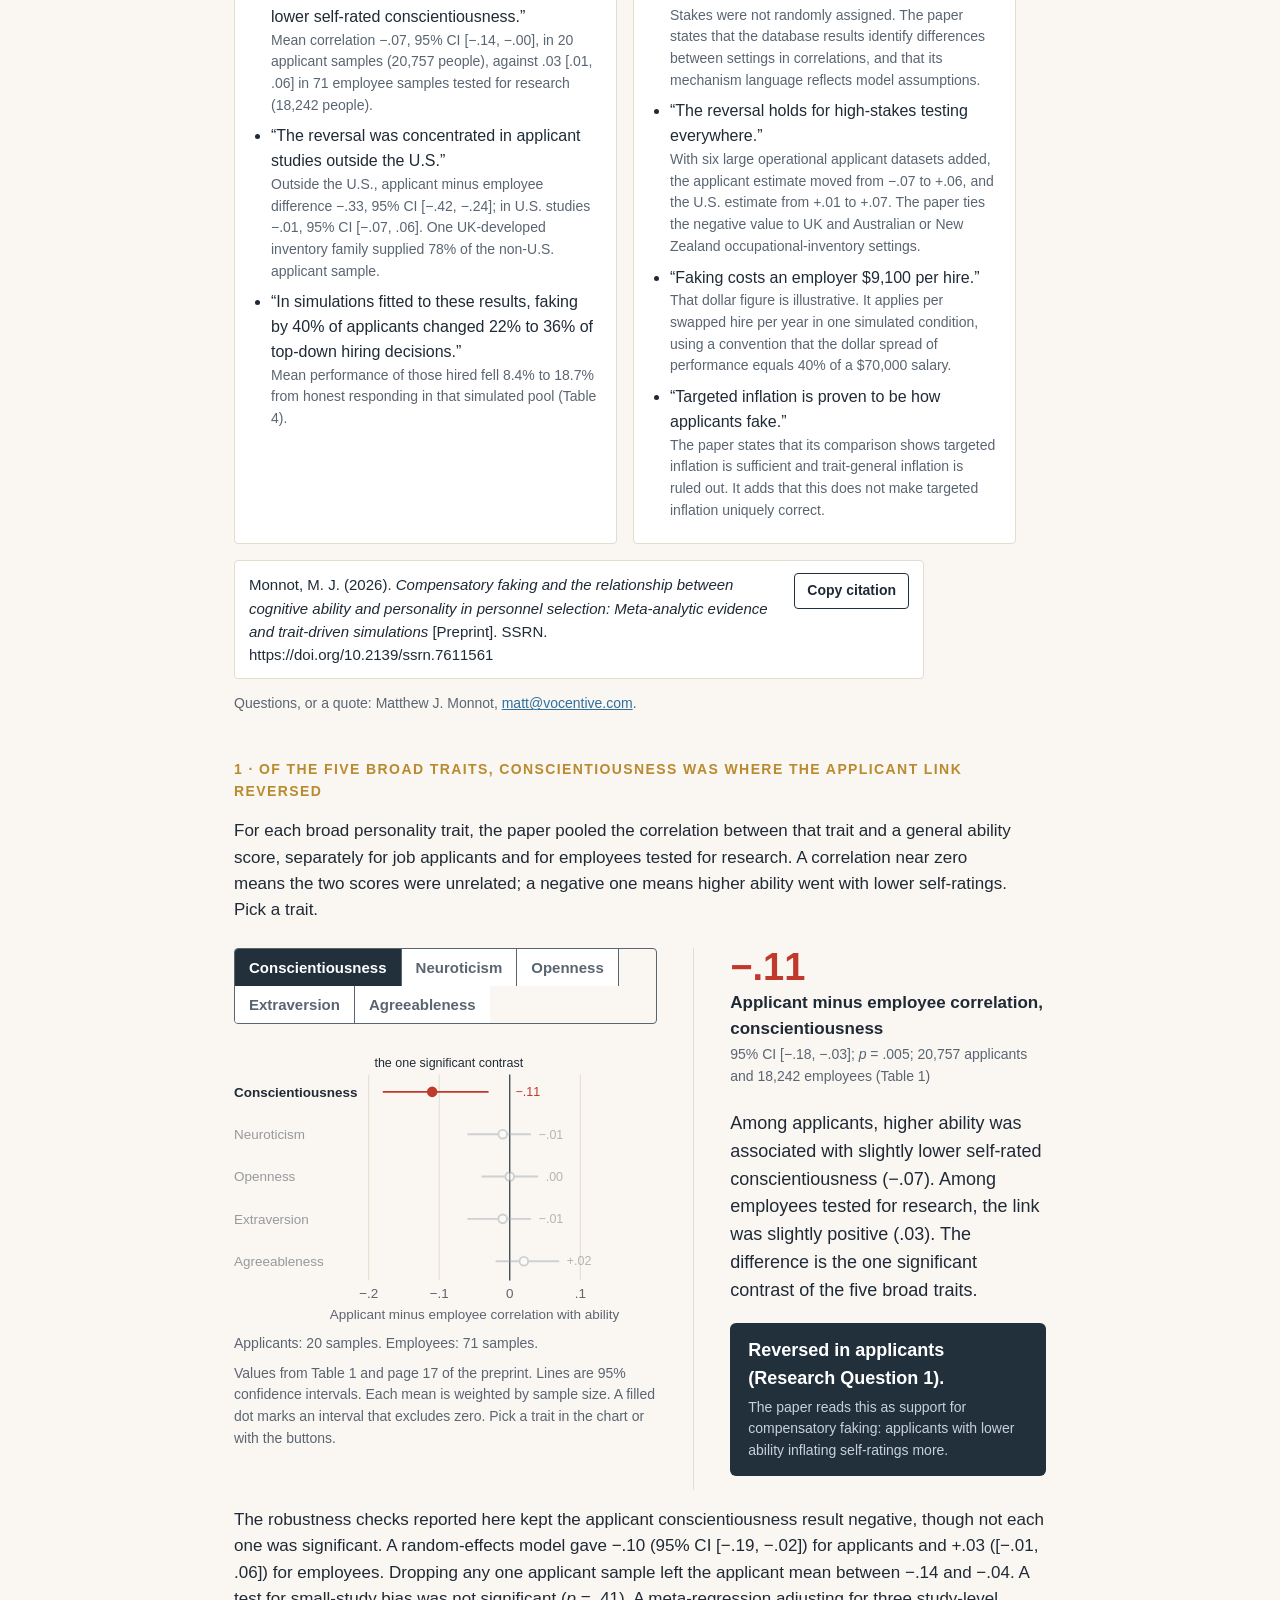
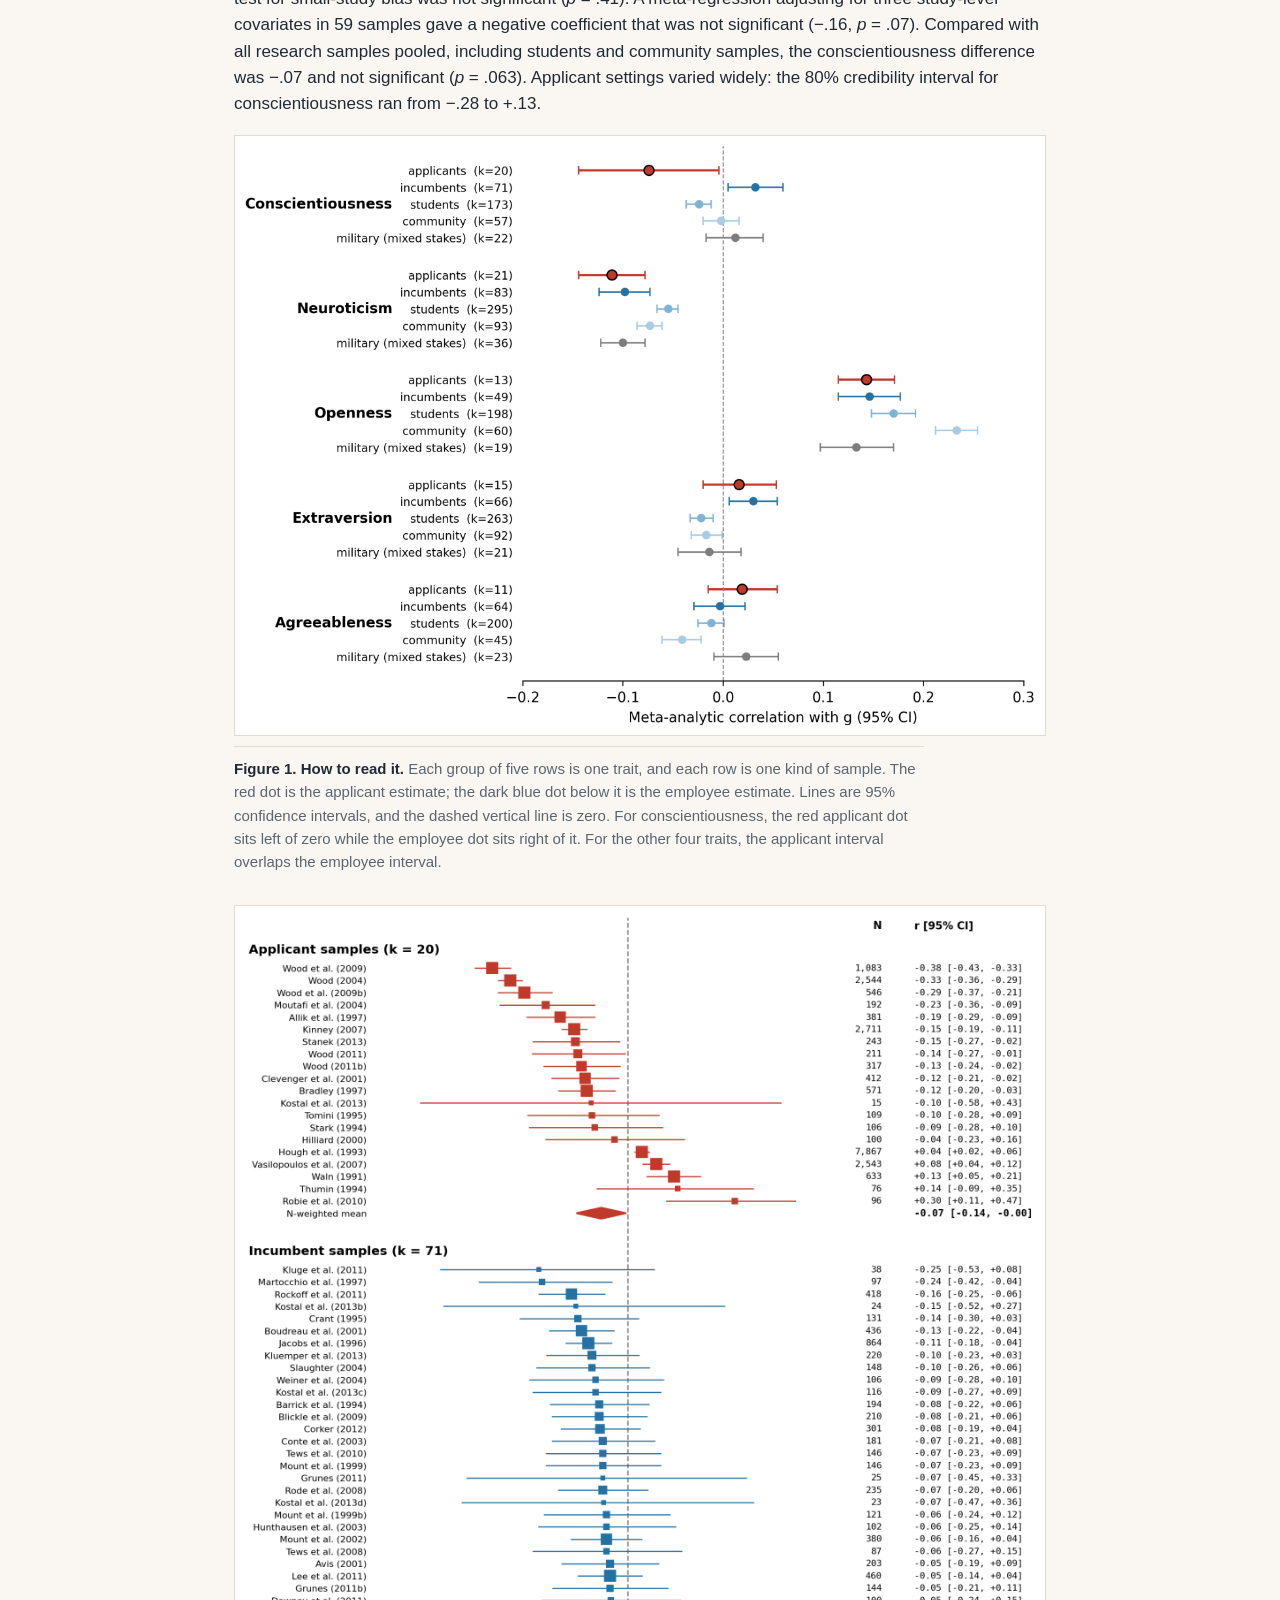
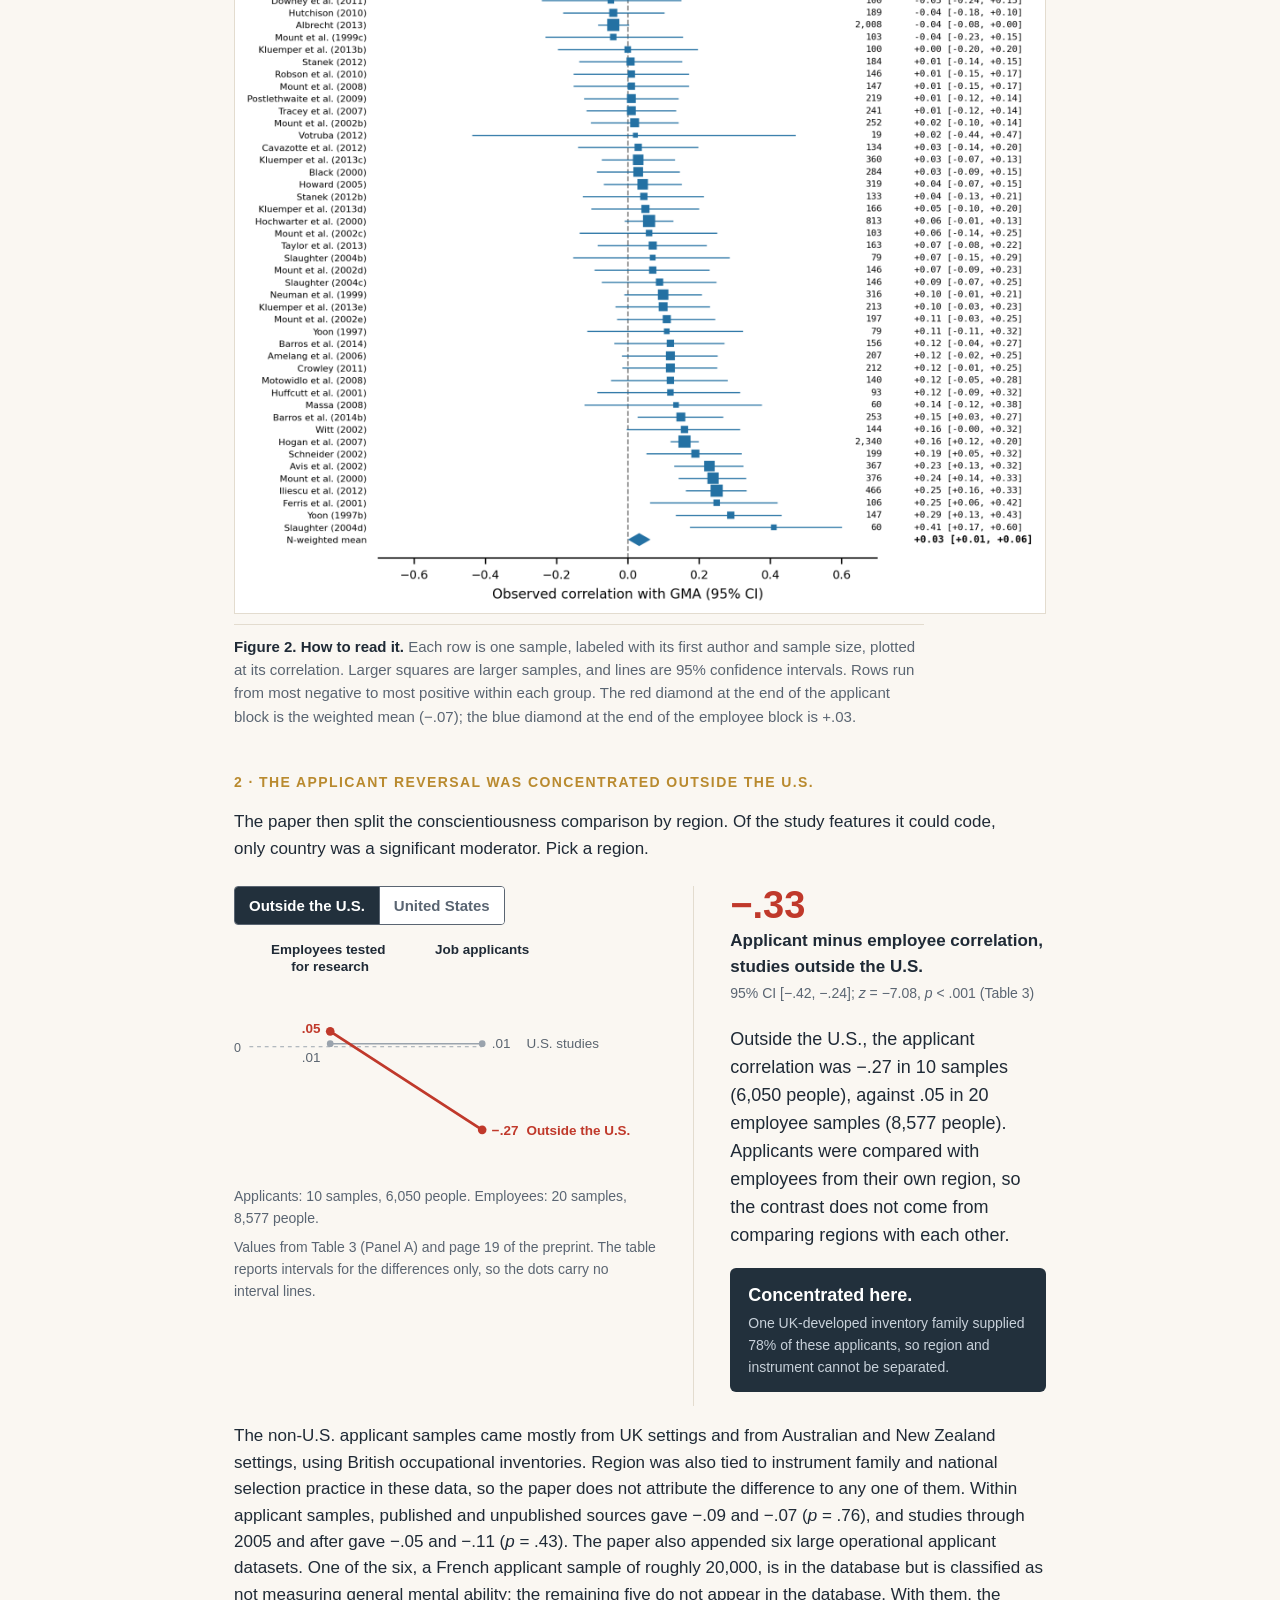
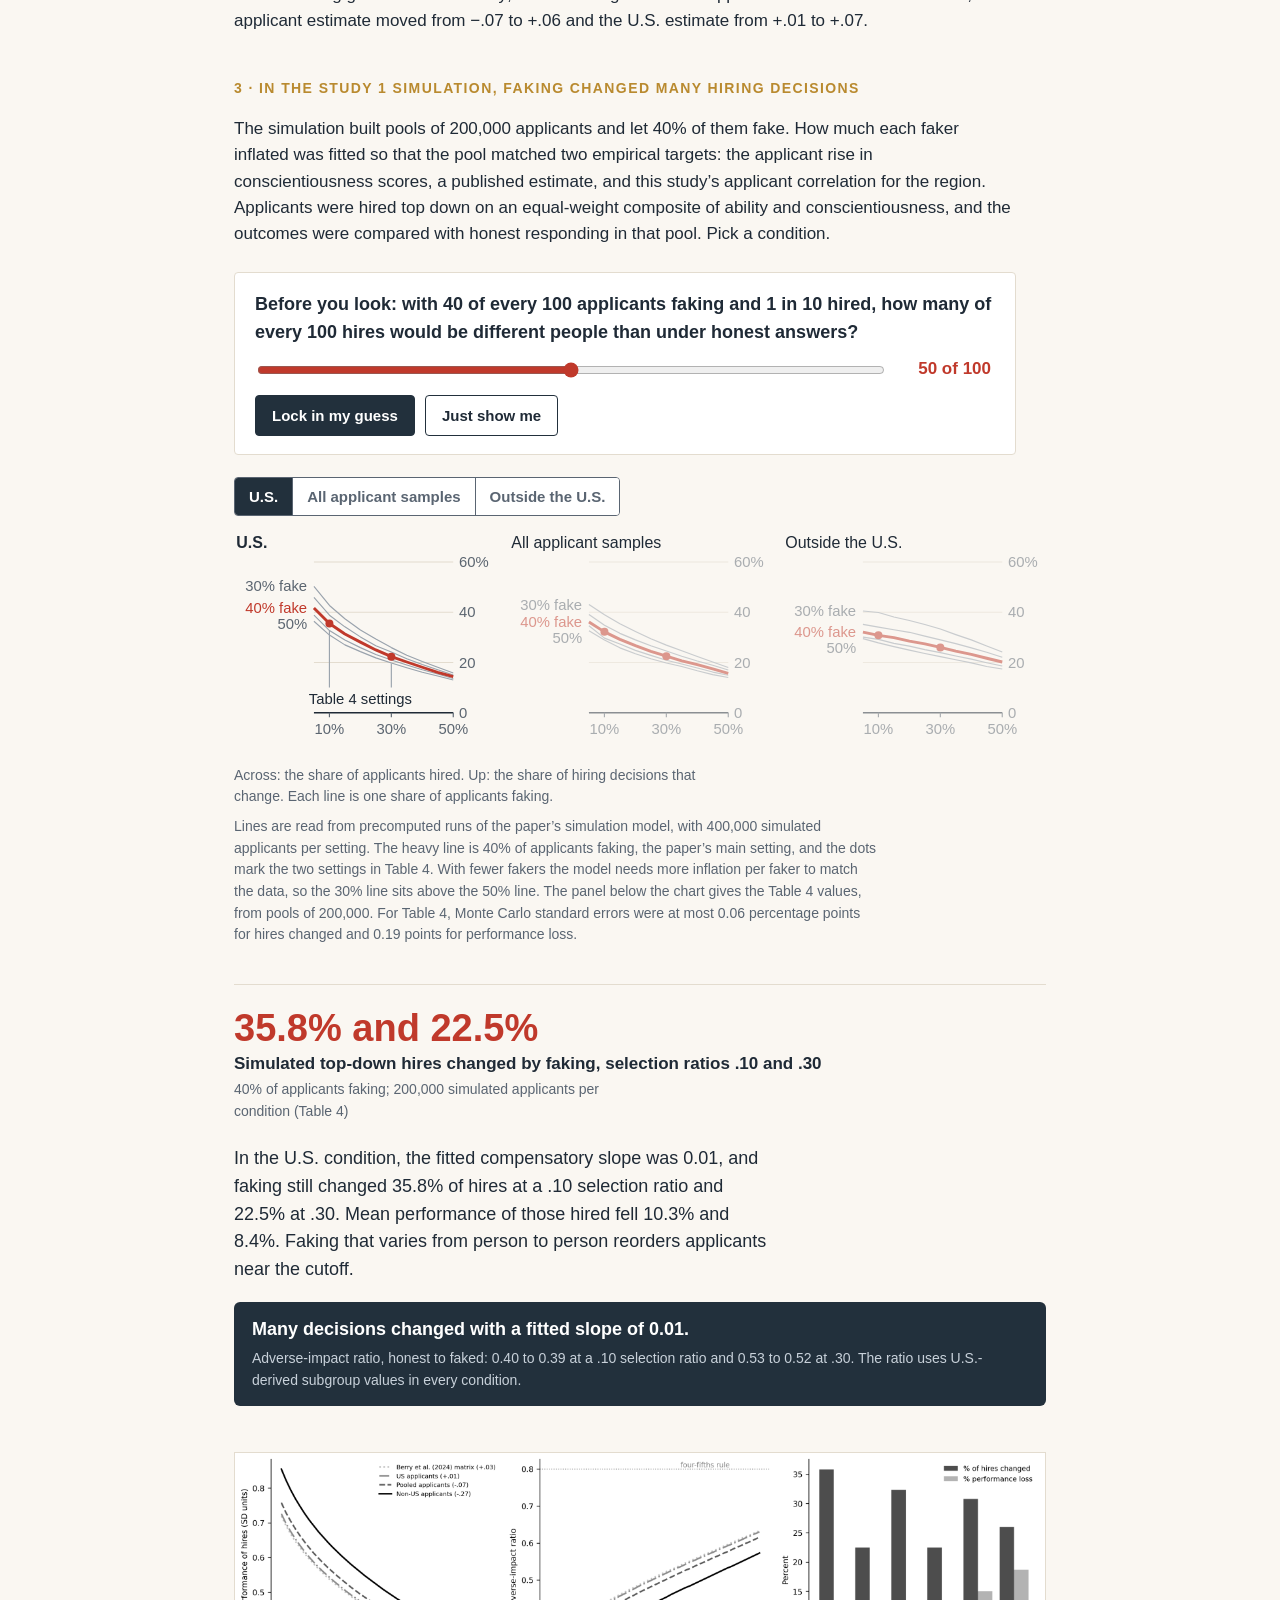
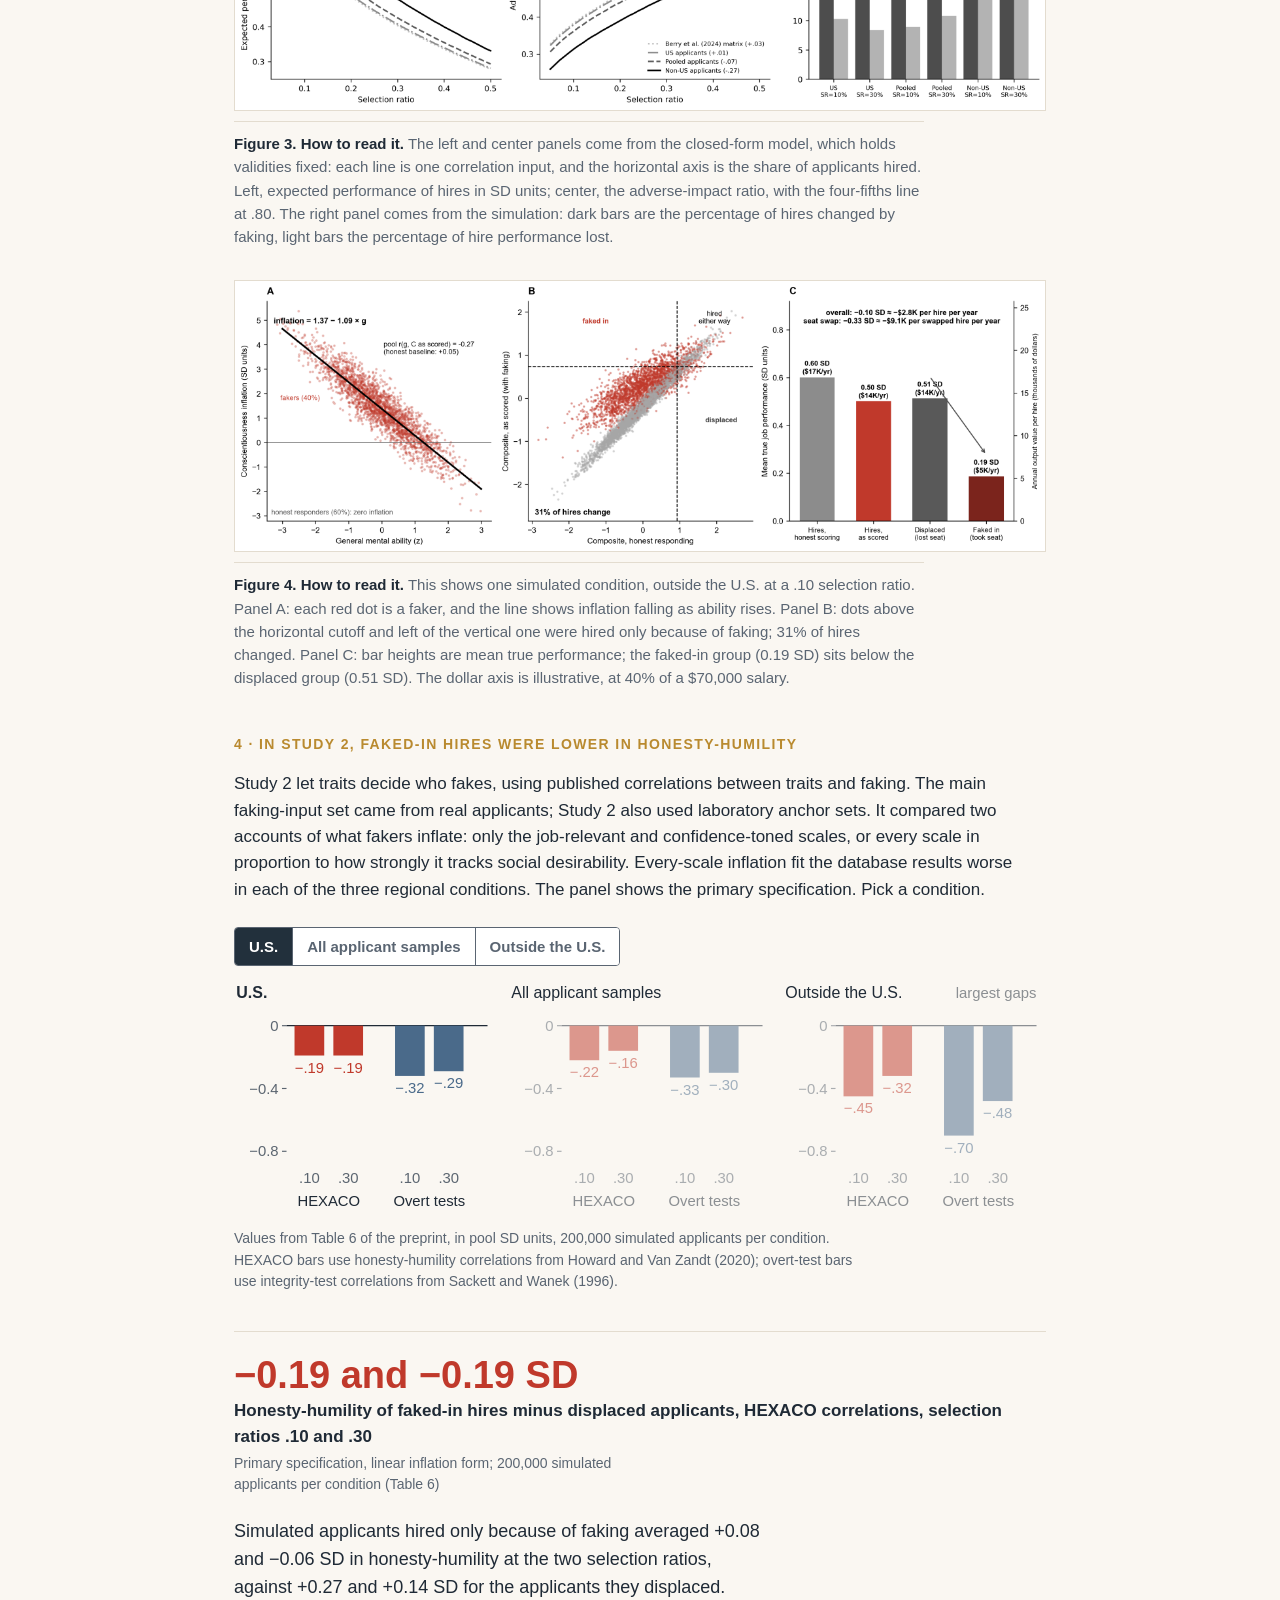
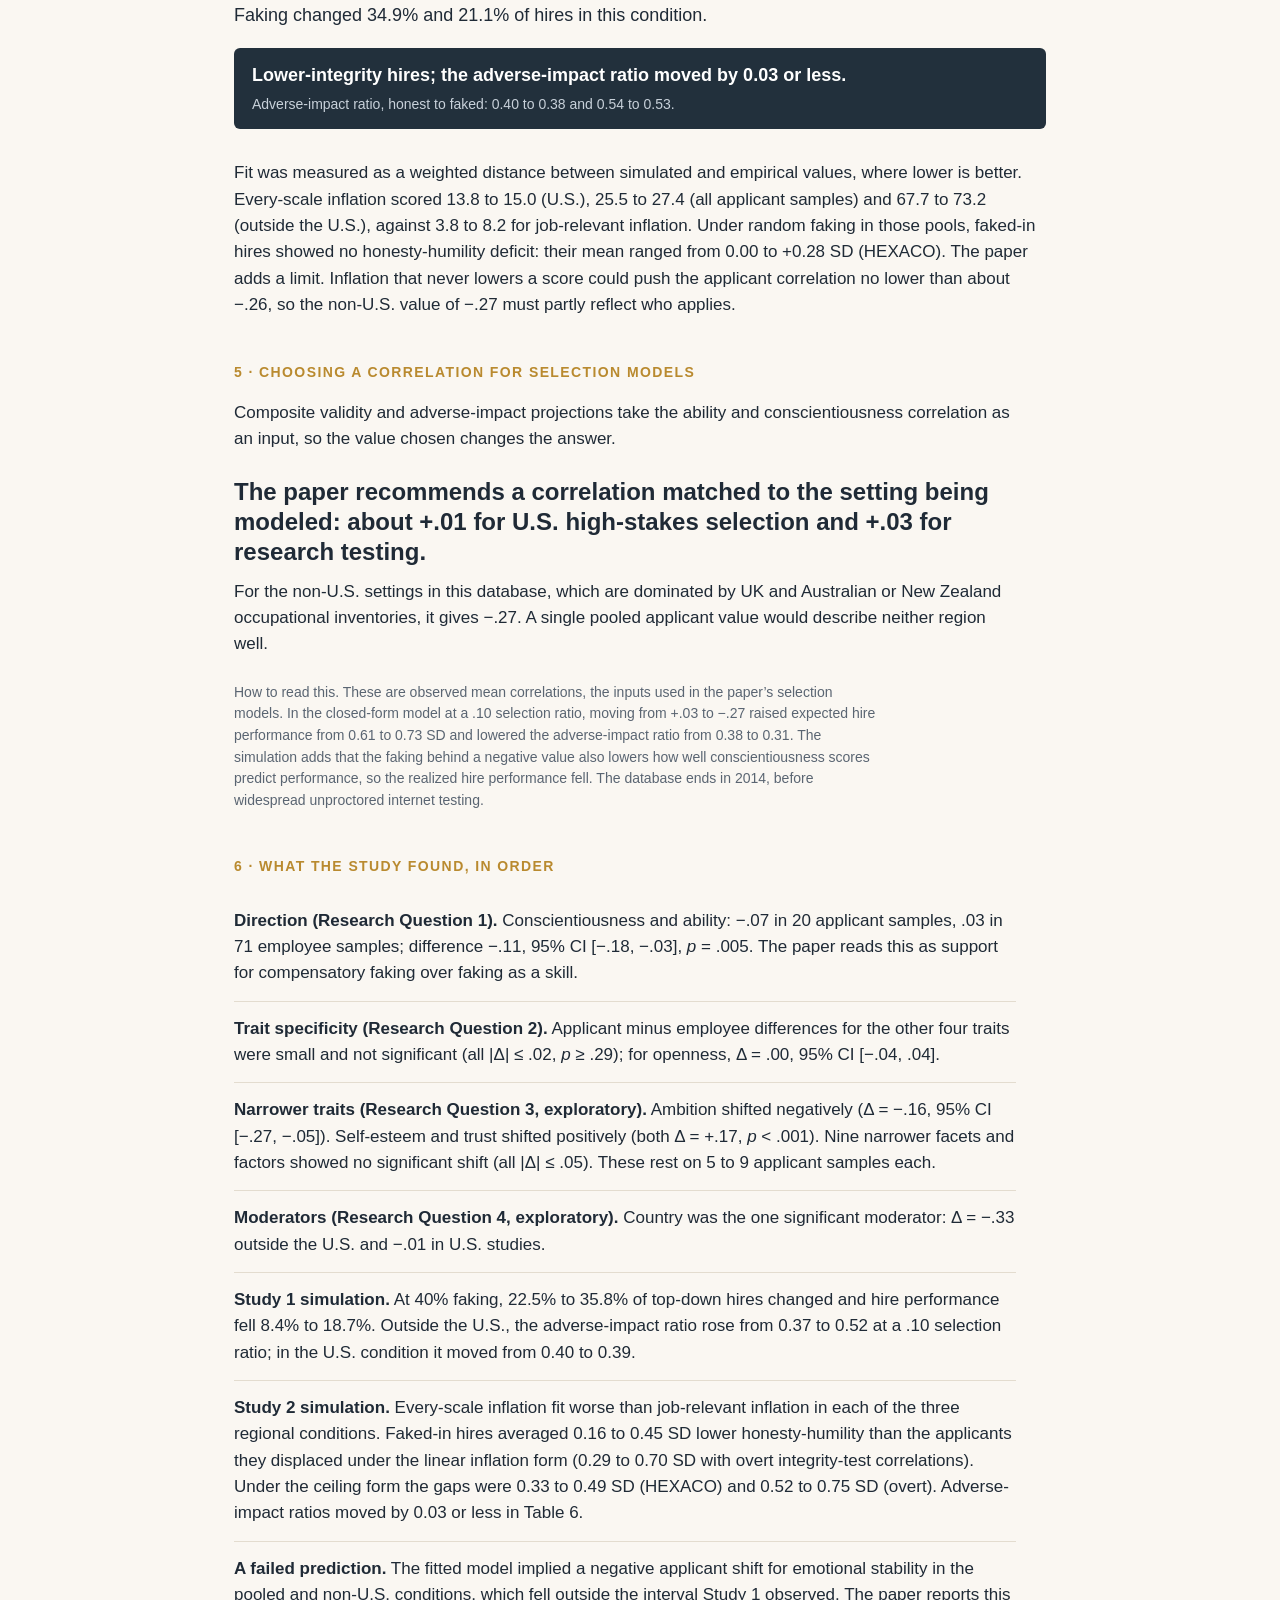
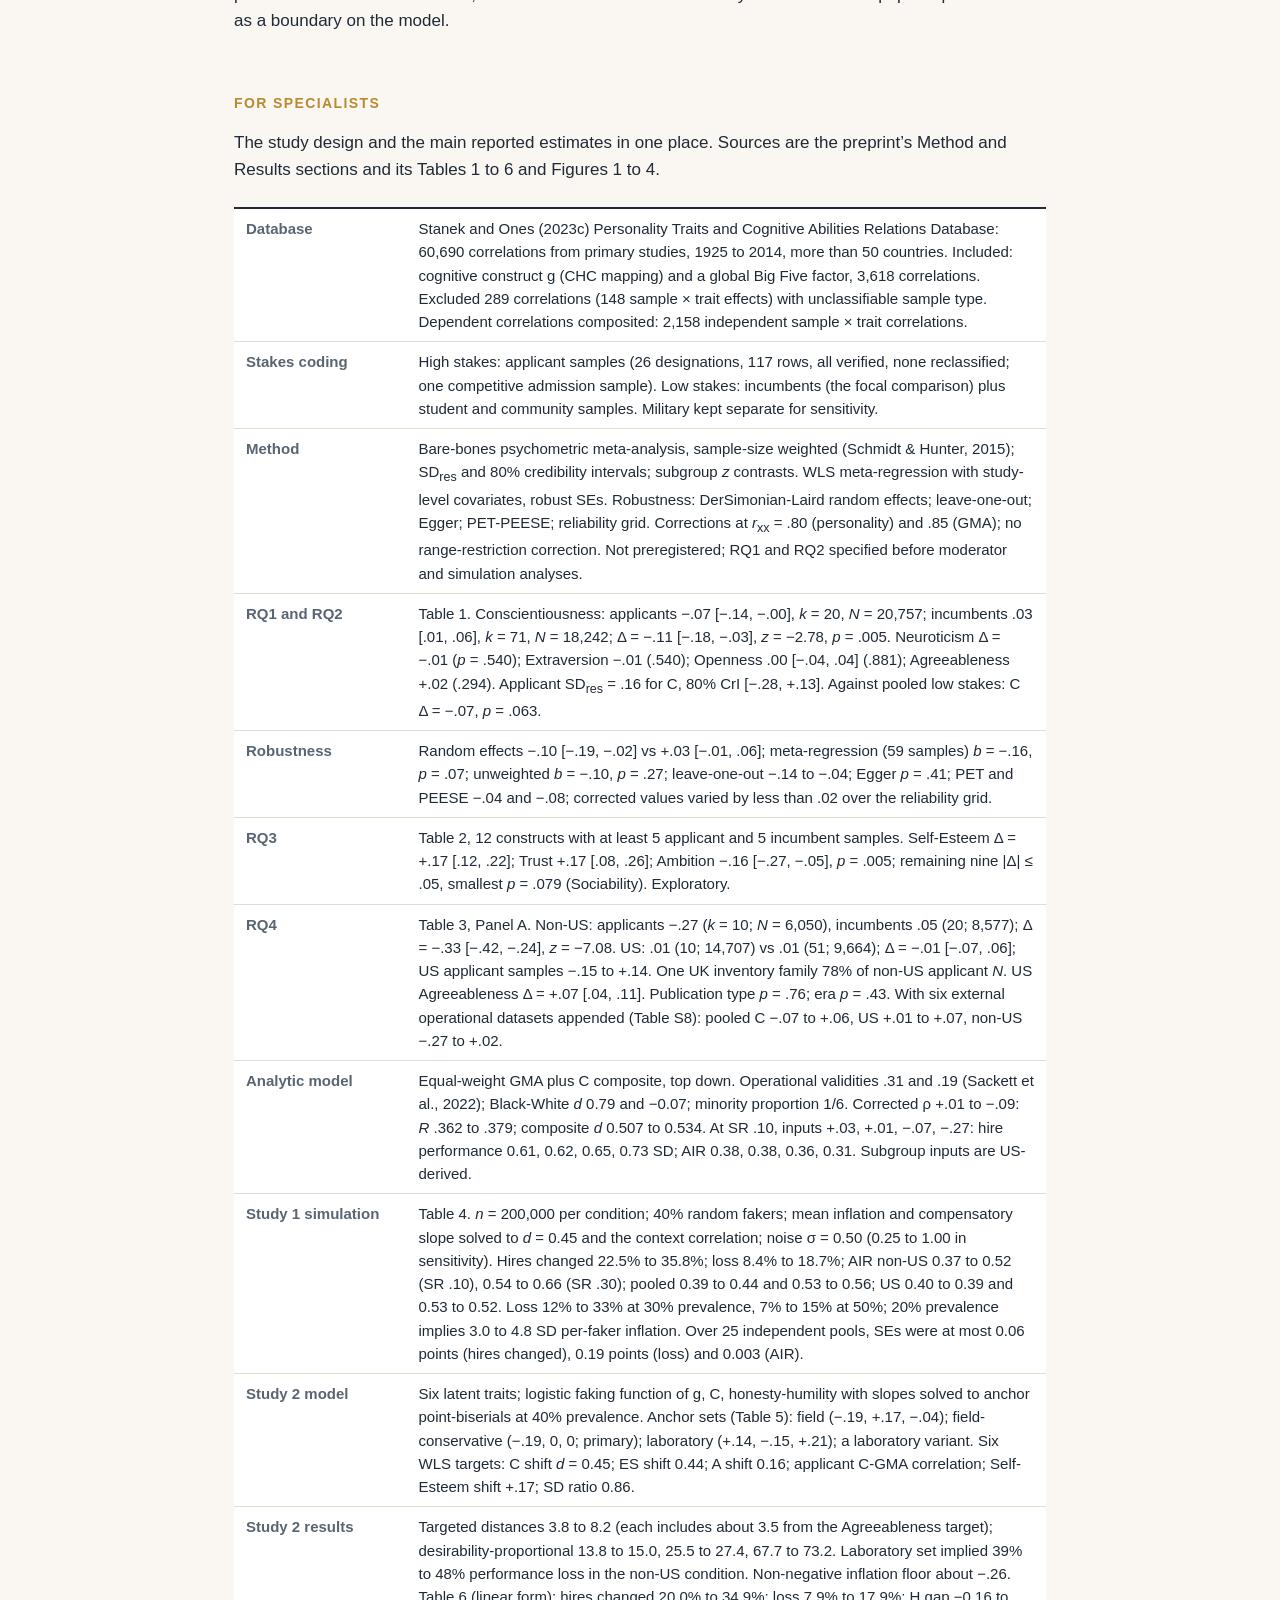
==== commit 93136773: "Compensatory faking companion: five-layer rebuild with the hiring calculator Replaces index.html wit" ====
--- a/index.html
+++ b/index.html
@@ -1,220 +1,830 @@
 <!DOCTYPE html>
 <html lang="en">
 <head>
-<meta charset="utf-8">
-<meta name="viewport" content="width=device-width, initial-scale=1">
-<title>Three in ten applicants fake the personality test &mdash; and it's the weaker ones</title>
-<meta name="description" content="Roughly 30% of genuine applicants inflate their personality scores, and lower-ability applicants inflate most. Interactive companion to a two-study manuscript: price what that costs your hiring funnel in changed hires, lost performance, and dollars.">
-<link rel="stylesheet" href="style.css">
+  <meta charset="utf-8">
+  <meta name="viewport" content="width=device-width, initial-scale=1">
+  <title>In simulations with four in ten applicants faking, 22% to 36% of hiring decisions changed and average performance of those hired fell 8% to 19% | Matthew J. Monnot</title>
+  <meta name="description" content="Simulations fitted to applicant data estimate what faking does to hiring outcomes. With 40% of applicants faking, 22% to 36% of hiring decisions changed and the average performance of those hired fell 8% to 19%. Includes a calculator that applies these simulated results to your hire count and salary. Research companion to the preprint.">
+  <meta property="og:type" content="website">
+  <meta property="og:url" content="https://mjmonnot.github.io/faking-costs/">
+  <meta property="og:title" content="In simulations with four in ten applicants faking, 22% to 36% of hiring decisions changed and average performance of those hired fell 8% to 19%">
+  <meta property="og:description" content="With 40% of applicants faking, 22% to 36% of simulated hiring decisions changed and the average performance of those hired fell 8% to 19%. Includes a calculator that applies these simulated results to your hire count and salary.">
+  <meta property="og:image" content="https://mjmonnot.github.io/faking-costs/assets/figure1-big-five-by-context.png">
+  <meta property="og:site_name" content="Matthew J. Monnot">
+  <meta name="twitter:card" content="summary_large_image">
+  <link rel="stylesheet" href="assets/companion.css">
+  <style>#bf-chart text, #rg-chart text, #sm-multiples text, #ig-multiples text { font-size: 14px; } #bf-chart text.lbl, #rg-chart text.lbl, #sm-multiples text.lbl, #ig-multiples text.lbl { font-size: 14px; } #bf-chart text.t13, #rg-chart text.t13, #sm-multiples text.t13, #ig-multiples text.t13 { font-size: 13px; }</style>
+  <style>
+    .calc-hires > h3, .calc-hires > p { grid-column: 1 / -1; margin: 0; }
+    .calc-hires > h3 { margin-bottom: -12px; }
+    .calc-hires { margin-top: 32px; }
+    .calc-hires fieldset label { display: block; margin: 0 0 6px; }
+    .calc-hires .num-row { margin-top: 14px; }
+    .calc-hires .num-row label { display: block; font-weight: 700; margin-bottom: 6px; }
+    .calc-hires .num-row input { font: inherit; padding: 6px 8px; width: 11em; max-width: 100%; border: 1px solid var(--gray); border-radius: 4px; }
+    .calc-hires .slider-row output { width: 4em; }
+    .calc-hires .slider-row input[type="range"] { width: calc(100% - 5em); }
+    .calc-hires .kicker-bar { margin-top: 4px; }
+    .calc-hires .stat-sub { max-width: none; }
+    .calc-hires input:focus-visible { outline: 2px solid var(--blue); outline-offset: 2px; }
+    #hires-wrap { margin-bottom: 32px; }
+    #bf-chart, #rg-chart, .multiples svg { border: none; background: none; overflow: visible; }
+    #bf-chart text, #rg-chart text, .multiples text { fill: #5b6570; }
+    #bf-chart text.ink, #rg-chart text.ink, .multiples text.ink { fill: var(--ink); }
+    #bf-chart text.b, #rg-chart text.b, .multiples text.b { font-weight: 700; }
+    #bf-chart g[role="button"], #rg-chart g[role="button"] { cursor: pointer; outline: none; }
+    #bf-chart g[role="button"]:focus-visible, #rg-chart g[role="button"]:focus-visible { outline: 2px solid var(--blue); outline-offset: 2px; }
+    .multiples { display: grid; grid-template-columns: repeat(3, 1fr); gap: 12px; }
+    @media (max-width: 560px) { .multiples { grid-template-columns: 1fr; } }
+    .multiples .mp { cursor: pointer; }
+    .multiples .mp:focus-visible { outline: 2px solid var(--blue); outline-offset: 3px; }
+    .multiples .mp svg { display: block; width: 100%; height: auto; }
+    .calc-wide { grid-template-columns: 1fr; gap: 24px; }
+    .calc-wide .results { border-left: none; padding-left: 0; border-top: 1px solid var(--rule); padding-top: 24px; }
+  </style>
 </head>
 <body>
 <main>
 
-<nav class="site-nav" aria-label="Site">
-  <ul>
-    <li><a href="./" aria-current="page">Overview &amp; calculator</a></li>
-    <li><a href="evidence.html">The evidence</a></li>
-    <li><a href="playbook.html">Playbook</a></li>
-    <li><a href="references.html">Key references</a></li>
-  </ul>
-</nav>
+<p class="backlink"><a href="https://mjmonnot.github.io/publications/2026-compensatory-faking.html">&larr; Publication page</a> &nbsp;&middot;&nbsp; <a href="https://mjmonnot.github.io/">mjmonnot.github.io</a></p>
 
 <header class="masthead">
-  <p class="kicker">Personnel selection &middot; Research companion</p>
-  <h1>Three in ten applicants fake the personality test. It&rsquo;s not the ones you&rsquo;d guess.</h1>
-  <p class="dek">Published within-person estimates put faking at roughly 30% of genuine
-  applicants &mdash; up to one in two &mdash; and the applicants inflating their scores
-  the most are the <em>lower-ability</em> ones. Under top-down selection they gain seats
-  at the organization&rsquo;s expense. This page lets you price that. The model behind it
-  is a Monte Carlo simulation whose parameters are solved to reproduce published
-  meta-analytic applicant evidence &mdash; not assumed.</p>
+  <p class="kicker">Applicant faking on personality tests &middot; Research companion</p>
+  <h1>In simulations with four in ten applicants faking, 22% to 36% of hiring decisions changed and average performance of those hired fell 8% to 19%.</h1>
+  <p class="dek">The simulations are fitted to applicant data. In a public database of studies run between 1925 and 2014, job applicants showed a slightly negative link between ability and self-rated conscientiousness, while employees tested for research showed a slightly positive one. The reversal was concentrated in applicant studies outside the U.S. Ability scores are difficult to inflate, so a shift in that link under real stakes is one measurable sign of applicants distorting their self-ratings. No new data were collected from people.</p>
   <div class="masthead-actions">
     <a class="btn primary" href="https://mjmonnot.github.io/assets/pdfs/Monnot_2026_Compensatory_Faking_SSRN_7611561.pdf">Download the preprint PDF</a>
-    <a class="btn ghost" href="https://doi.org/10.2139/ssrn.7611561">DOI / SSRN</a>
-  </div>
+    <a class="btn ghost" href="https://doi.org/10.2139/ssrn.7611561">DOI on SSRN</a>
+    <a class="btn ghost" href="#calculator">Try the hiring calculator</a>
+  </div>
+  <nav class="audience-nav" aria-label="Jump to the part written for you">
+    <span class="lead">Start where it suits you:</span>
+    <a href="#plain">In plain words</a>
+    <a href="#practice">In practice</a>
+    <a href="#writers">For writers</a>
+    <a href="#evidence">The evidence</a>
+    <a href="#specialists">For specialists</a>
+  </nav>
 </header>
 
-<section aria-labelledby="s1">
-  <p class="section-label" id="s1">1 &middot; Who fakes: the compensatory pattern</p>
-  <figure class="paper-figure">
-    <img src="assets/who-fakes-scatter.png" width="1748" height="1026"
-         alt="Scatter plot of simulated applicants: inflation of personality scores on the vertical axis against real cognitive ability on the horizontal axis. Honest responders sit at zero inflation. Fakers form a downward-sloping cloud: lower-ability applicants inflate the most, higher-ability applicants inflate far less.">
-    <figcaption><strong>Each dot is an applicant.</strong> Honest responders (gray)
-    add nothing to their scores. Fakers (red) inflate &mdash; and the lower their real
-    cognitive ability, the more they add. Simulated pool from the manuscript&rsquo;s
-    mechanism model, calibrated so it reproduces the published applicant evidence;
-    the pattern matches the field finding that ability correlates &minus;.19 with
-    measured score inflation among genuine applicants.</figcaption>
-  </figure>
-
-  <figure class="flip-figure">
-    <svg viewBox="0 0 720 150" role="img" aria-label="Number line showing the Conscientiousness by cognitive ability correlation at plus .03 among employees in research settings and minus .07 among genuine applicants.">
-      <line x1="40" y1="100" x2="680" y2="100" stroke="#5a6572" stroke-width="1"/>
-      <g font-size="13" fill="#5a6572" text-anchor="middle">
-        <text x="76"  y="122">&minus;.10</text>
-        <text x="220" y="122">&minus;.07</text>
-        <text x="412" y="122">0</text>
-        <text x="556" y="122">+.03</text>
-        <text x="652" y="122">+.06</text>
-      </g>
-      <line x1="412" y1="88" x2="412" y2="100" stroke="#5a6572" stroke-width="1"/>
-      <path d="M 536 56 C 450 18, 330 24, 240 62" fill="none" stroke="#1f2a36" stroke-width="2" marker-end="url(#arrow)"/>
-      <defs><marker id="arrow" markerWidth="9" markerHeight="9" refX="7" refY="4.5" orient="auto">
-        <path d="M0,0 L9,4.5 L0,9 z" fill="#1f2a36"/></marker></defs>
-      <circle cx="556" cy="76" r="11" fill="#2e6f9e"/>
-      <circle cx="220" cy="76" r="13" fill="#c0392b"/>
-      <text x="556" y="42" font-size="14" font-weight="700" fill="#2e6f9e" text-anchor="middle">Employees, research setting</text>
-      <text x="220" y="42" font-size="14" font-weight="700" fill="#c0392b" text-anchor="middle">Genuine applicants, real stakes</text>
-    </svg>
-    <figcaption>The fingerprint this pattern leaves in the aggregate data: the
-    Conscientiousness &times; cognitive-ability correlation reverses sign when the
-    test decides who gets hired, from <em>r&#773;</em> = +.03 among employees tested
-    for research to &minus;.07 among genuine applicants, across meta-analytic databases
-    of 130,000&ndash;188,000 test-takers. The other Big Five relations do not shift.
-    This compensatory pattern is the only faking pattern that reproduces the
-    meta-analytic evidence &mdash; <a href="evidence.html">see the full figures</a>.</figcaption>
-  </figure>
-</section>
-
-<section aria-labelledby="s2">
-  <p class="section-label" id="s2">2 &middot; Run it on your own funnel</p>
-  <p class="section-intro">The model below is fit to the published evidence
-  (applicant&ndash;incumbent mean shift <em>d</em> = .45, Birkeland et&nbsp;al., 2006;
-  the applicant correlations above; operational validities from Sackett et&nbsp;al.,
-  2022). You choose the context, how many applicants fake, how selective the hire is,
-  and what the job pays. Every output is read from precomputed simulation runs of
-  400,000-applicant pools &mdash; nothing is approximated in the browser.</p>
-
+<section id="plain" aria-labelledby="s-find">
+  <p class="section-label" id="s-find">Three findings</p>
+  <ol class="headlines" id="headlines">
+    <li>In computer simulations fitted to applicant data, with 40% of applicants faking, 22% to 36% of hiring decisions changed and the average performance of those hired fell 8% to 19%.</li>
+    <li>In 9 of the 12 simulated conditions reported, the ratio used in bias audits moved by 0.03 or less. In a second simulation, applicants hired only because of faking were 0.16 to 0.45 standard deviations lower in honesty-humility than the applicants they displaced (0.29 to 0.70 when integrity is taken from overt integrity tests).</li>
+    <li>Among applicants in this database, higher ability was associated with slightly lower self-rated conscientiousness, while among employees tested for research the link was slightly positive. The reversal was concentrated in applicant studies outside the U.S. In U.S. studies the difference was near zero (&minus;.01, 95% CI [&minus;.07, .06]).</li>
+  </ol>
+</section>
+
+<section aria-labelledby="s0">
+  <p class="section-label" id="s0">At a glance</p>
+  <div class="strip">
+    <div class="stat"><span class="stat-value red">22% to 36%</span><span class="stat-label">Simulated top-down hiring decisions changed by faking</span><span class="stat-sub">Study 1 simulation, 40% of applicants faking, 200,000 simulated applicants per condition</span></div>
+    <div class="stat"><span class="stat-value red">8% to 19%</span><span class="stat-label">Lower average performance of those hired</span><span class="stat-sub">Study 1 simulation, same conditions; proportional drop in the average true performance of those hired (Table 4)</span></div>
+    <div class="stat"><span class="stat-value red">0.16 to 0.45 SD</span><span class="stat-label">Lower honesty-humility of simulated applicants hired only because of faking</span><span class="stat-sub">Compared with the simulated applicants they displaced; Study 2, HEXACO, linear inflation form (Table 6). Under the ceiling form the gaps were 0.33 to 0.49 SD</span></div>
+    <div class="stat"><span class="stat-value red">&minus;.07 and .03</span><span class="stat-label">Ability and conscientiousness correlation: applicants and employees tested for research</span><span class="stat-sub">20 applicant samples (20,757 people) and 71 employee samples (18,242 people); difference &minus;.11, 95% CI [&minus;.18, &minus;.03]</span></div>
+  </div>
+</section>
+
+<section id="practice" aria-labelledby="s-prac">
+  <p class="section-label" id="s-prac">What this means in practice</p>
+  <div class="brief">
+    <p class="q">The decision</p>
+    <p class="decision">Employers combine ability tests with personality questionnaires and rely on published correlations between the two to design composites and project adverse impact. The paper asks whether those correlations hold when applicants have a job at stake, and what applicant faking does to hiring.</p>
+    <p class="answer"><strong>In the simulations, faking changed many hiring decisions while the adverse-impact ratio moved by 0.03 or less in 9 of the 12 simulated conditions, and a passed bias audit does not show whether applicants faked.</strong> Use an ability and conscientiousness correlation that matches the hiring setting. In this database, the applicant value differed from the research value, and the difference was concentrated in studies outside the U.S. In the Study 1 non-U.S. condition the ratio rose from 0.37 to 0.52 at a .10 selection ratio. The paper also states that stakes were not randomly assigned, so the database results describe differences between settings and do not establish cause.</p>
+  </div>
+  <div class="cards">
+    <div class="card do">
+      <h3>What was found</h3>
+      <ul>
+        <li>The conscientiousness link with ability was &minus;.07 in applicant samples and .03 in employee samples tested for research. For the other four broad traits, applicant minus employee differences were small and not significant (all |&Delta;| &le; .02, <em>p</em> &ge; .29).</li>
+        <li>Outside the U.S., the applicant value was &minus;.27; in U.S. studies it was .01.</li>
+        <li>In the simulations, simulated applicants who gained a seat through faking performed 0.33 SD worse than those they displaced, in the condition shown in Figure 4.</li>
+      </ul>
+    </div>
+    <div class="card ask">
+      <h3>What to watch, as named in the paper</h3>
+      <ul>
+        <li>Setting-matched values. The paper recommends about +.01 for U.S. high-stakes selection, &minus;.27 for the non-U.S. settings in this database, and the employee value (+.03) for research testing.</li>
+        <li>Who gets hired. In Study 2, faked-in hires were lower in honesty-humility while the adverse-impact ratio moved by 0.03 or less (Table 6), so an audit built on selection-rate ratios would not show this change.</li>
+        <li>Countermeasures. The paper names verification warnings and forced-choice formats. It also recommends measuring integrity directly.</li>
+      </ul>
+    </div>
+    <div class="card test">
+      <h3>What would sharpen the answer</h3>
+      <ul>
+        <li>Primary studies that cross personality inventories with regions, so instrument and region can be told apart.</li>
+        <li>Within-person studies of real applicants that measure integrity directly.</li>
+        <li>A combined analysis of this database with the large operational applicant datasets it does not contain.</li>
+      </ul>
+    </div>
+  </div>
+  <p class="fineprint">The first card follows the paper&rsquo;s Results sections. The second card follows its Practical Implications section. In the third card, measuring integrity directly is from p. 32 and the combined analysis is from p. 36; the remaining item follows its Limitations and Future Directions section. To discuss an assessment design: <a href="mailto:matt@vocentive.com">matt@vocentive.com</a>.</p>
+  <div class="calc calc-hires" id="calculator">
+    <h3>Try it with your own hiring numbers</h3>
+    <p>Pick a setting, the share of applicants who fake, how selective the hire is, and what the job pays. Every output is read from precomputed runs of the paper&rsquo;s simulation model, with 400,000 simulated applicants per setting. These are simulation outputs, not forecasts for any one organization.</p>
+    <div class="controls">
+      <fieldset>
+        <legend>Applicant setting</legend>
+        <label><input type="radio" name="ctx" value="US" checked> U.S. applicant studies (correlation +.01)</label>
+        <label><input type="radio" name="ctx" value="Pooled"> All applicant studies pooled (&minus;.07)</label>
+        <label><input type="radio" name="ctx" value="Non-US"> Applicant studies outside the U.S. (&minus;.27)</label>
+      </fieldset>
+      <div class="slider-row">
+        <label for="hc-prev">Applicants who fake</label>
+        <input type="range" id="hc-prev" min="30" max="50" step="5" value="40">
+        <output for="hc-prev" id="hc-prev-out">40%</output>
+      </div>
+      <p class="control-note">The paper&rsquo;s main simulations use 40%. Published estimates run from about 20% to 50%: within-person studies of applicants give 30% to 50%, and a synthesis of the evidence gives about 30%, give or take 10 points. At 20% the model needs more inflation per faker than response scales allow, so the paper treats that case as an upper bound and it is left out here.</p>
+      <div class="slider-row">
+        <label for="hc-sr">Share of applicants hired (selection ratio)</label>
+        <input type="range" id="hc-sr" min="5" max="50" step="5" value="10">
+        <output for="hc-sr" id="hc-sr-out">10%</output>
+      </div>
+      <div class="num-row">
+        <label for="hc-hires">Hires per year</label>
+        <input type="number" id="hc-hires" min="1" max="100000" step="1" value="50" inputmode="numeric">
+      </div>
+      <div class="num-row">
+        <label for="hc-salary">Average salary for the role (US$)</label>
+        <input type="number" id="hc-salary" min="20000" max="1000000" step="5000" value="70000" inputmode="numeric">
+      </div>
+    </div>
+    <div class="results" aria-live="polite" id="hc-results">
+      <p class="reading" id="hc-msg" hidden></p>
+      <div id="hc-out" hidden>
+        <div class="stat">
+          <span class="stat-value red" id="hc-changed"></span>
+          <span class="stat-label">of hiring decisions differ from what honest answers would have produced</span>
+          <span class="stat-sub" id="hc-changed-n"></span>
+        </div>
+        <div class="stat">
+          <span class="stat-value red" id="hc-perf"></span>
+          <span class="stat-label">lower average performance of those hired</span>
+          <span class="stat-sub" id="hc-perf-d"></span>
+        </div>
+        <div class="stat">
+          <span class="stat-value red" id="hc-swap"></span>
+          <span class="stat-label">performance gap between a hire who got in through faking and the applicant displaced</span>
+          <span class="stat-sub" id="hc-swap-d"></span>
+        </div>
+        <div class="kicker-bar" id="hc-bar">
+          <p class="kicker-main" id="hc-ai"></p>
+          <p class="kicker-sub" id="hc-ai-note"></p>
+        </div>
+      </div>
+    </div>
+    <p class="fineprint">Dollar values are illustrative. They use the convention, as the paper does, that one standard deviation of job performance is worth 40% of salary (Schmidt &amp; Hunter, 1983). At the paper&rsquo;s own settings (40% faking, 1 in 10 or 3 in 10 hired) the calculator is within 0.3 percentage points of Table 4 for hires changed, within 1.6 points for performance loss and within 0.04 for the adverse-impact ratio; the paper&rsquo;s table uses pools of 200,000. For the swapped-hire gap the paper reports (outside the U.S., 1 in 10 hired: 0.33 SD), the calculator shows 0.30 SD.</p>
+  </div>
+</section>
+
+<section id="writers" aria-labelledby="s-writ">
+  <p class="section-label" id="s-writ">For writers and editors</p>
+  <p class="oneline" id="oneline">In simulations fitted to applicant data, with 40% of applicants faking on a personality questionnaire, 22% to 36% of hiring decisions changed and the average performance of those hired fell 8% to 19%.</p>
+  <p class="fineprint" style="margin-top:8px"><button type="button" class="copy-btn" id="copy-oneline">Copy this sentence</button></p>
+  <dl class="facts">
+    <dt>Paper</dt><dd>&ldquo;Compensatory Faking and the Relationship Between Cognitive Ability and Personality in Personnel Selection: Meta-Analytic Evidence and Trait-Driven Simulations,&rdquo; by Matthew J. Monnot (Vocentive).</dd>
+    <dt>Kind of study</dt><dd>Two studies. Study 1 is a meta-analysis of correlations from a public database, plus a Monte Carlo simulation of hiring consequences. Study 2 is a further computer simulation fitted to those results. Neither study collected data from people, and no review board approval was required.</dd>
+    <dt>Status</dt><dd>Preprint posted on SSRN (2026). Not peer reviewed.</dd>
+    <dt>Data</dt><dd>The Personality Traits and Cognitive Abilities Relations Database of Stanek and Ones (2023), doi.org/10.13020/7YS8-ET75, used under a CC BY-NC-ND 3.0 US license and not redistributed. The database authors were not involved in this study. The study was not preregistered; the paper states that its first two research questions were specified before the moderator and simulation analyses were run.</dd>
+    <dt>What was studied</dt><dd>2,158 independent sample and trait correlations between a general ability score and one of the five broad personality traits. Applicant samples numbered 11 to 21 per trait (13,137 to 22,775 people). The focal comparison was with employees tested for research.</dd>
+    <dt>AI use</dt><dd>The preprint carries no statement on the use of AI tools. It states that the author received no external funding and declares no conflicts of interest.</dd>
+  </dl>
+  <div class="say-grid">
+    <div class="say yes">
+      <h3>The study supports</h3>
+      <ul>
+        <li>&ldquo;Among job applicants in this database, higher ability was associated with slightly lower self-rated conscientiousness.&rdquo;<span>Mean correlation &minus;.07, 95% CI [&minus;.14, &minus;.00], in 20 applicant samples (20,757 people), against .03 [.01, .06] in 71 employee samples tested for research (18,242 people).</span></li>
+        <li>&ldquo;The reversal was concentrated in applicant studies outside the U.S.&rdquo;<span>Outside the U.S., applicant minus employee difference &minus;.33, 95% CI [&minus;.42, &minus;.24]; in U.S. studies &minus;.01, 95% CI [&minus;.07, .06]. One UK-developed inventory family supplied 78% of the non-U.S. applicant sample.</span></li>
+        <li>&ldquo;In simulations fitted to these results, faking by 40% of applicants changed 22% to 36% of top-down hiring decisions.&rdquo;<span>Mean performance of those hired fell 8.4% to 18.7% from honest responding in that simulated pool (Table 4).</span></li>
+      </ul>
+    </div>
+    <div class="say no">
+      <h3>It does not support</h3>
+      <ul>
+        <li>&ldquo;Higher stakes cause lower-ability applicants to fake.&rdquo;<span>Stakes were not randomly assigned. The paper states that the database results identify differences between settings in correlations, and that its mechanism language reflects model assumptions.</span></li>
+        <li>&ldquo;The reversal holds for high-stakes testing everywhere.&rdquo;<span>With six large operational applicant datasets added, the applicant estimate moved from &minus;.07 to +.06, and the U.S. estimate from +.01 to +.07. The paper ties the negative value to UK and Australian or New Zealand occupational-inventory settings.</span></li>
+        <li>&ldquo;Faking costs an employer $9,100 per hire.&rdquo;<span>That dollar figure is illustrative. It applies per swapped hire per year in one simulated condition, using a convention that the dollar spread of performance equals 40% of a $70,000 salary.</span></li>
+        <li>&ldquo;Targeted inflation is proven to be how applicants fake.&rdquo;<span>The paper states that its comparison shows targeted inflation is sufficient and trait-general inflation is ruled out. It adds that this does not make targeted inflation uniquely correct.</span></li>
+      </ul>
+    </div>
+  </div>
+  <div class="cite-box">
+    <p id="cite-text">Monnot, M. J. (2026). <em>Compensatory faking and the relationship between cognitive ability and personality in personnel selection: Meta-analytic evidence and trait-driven simulations</em> [Preprint]. SSRN. https://doi.org/10.2139/ssrn.7611561</p>
+    <button type="button" class="copy-btn" id="copy-cite">Copy citation</button>
+  </div>
+  <p class="fineprint">Questions, or a quote: Matthew J. Monnot, <a href="mailto:matt@vocentive.com">matt@vocentive.com</a>.</p>
+</section>
+
+<section id="evidence" aria-labelledby="s1">
+  <p class="section-label" id="s1">1 &middot; Of the five broad traits, conscientiousness was where the applicant link reversed</p>
+  <p class="section-intro">For each broad personality trait, the paper pooled the correlation between that trait and a general ability score, separately for job applicants and for employees tested for research. A correlation near zero means the two scores were unrelated; a negative one means higher ability went with lower self-ratings. Pick a trait.</p>
   <div class="calc">
     <div class="controls">
-      <fieldset>
-        <legend>Applicant pool context</legend>
-        <label><input type="radio" name="ctx" value="Pooled" checked> Pooled applicant evidence (<em>r</em> = &minus;.07)</label>
-        <label><input type="radio" name="ctx" value="US"> US applicant pools (<em>r</em> = +.01)</label>
-        <label><input type="radio" name="ctx" value="Non-US"> Non-US applicant pools (<em>r</em> = &minus;.27)</label>
-      </fieldset>
-
-      <div class="slider-row">
-        <label for="prev">Applicants who fake</label>
-        <input type="range" id="prev" min="20" max="50" step="5" value="30">
-        <output id="prev-out">30%</output>
-      </div>
-      <p class="control-note">The Griffith &amp; Converse (2011) synthesis concludes
-      30% &plusmn; 10%; within-person estimates run 30&ndash;50% (Griffith et&nbsp;al.,
-      2007; Donovan et&nbsp;al., 2014). The manuscript's main simulations use 40%.</p>
-
-      <div class="slider-row">
-        <label for="sr">Selection ratio (share of applicants hired)</label>
-        <input type="range" id="sr" min="5" max="50" step="5" value="10">
-        <output id="sr-out">10%</output>
-      </div>
-
-      <div class="num-row">
-        <label for="hires">Hires per year</label>
-        <input type="number" id="hires" min="1" max="100000" step="1" value="50" inputmode="numeric">
-      </div>
-      <div class="num-row">
-        <label for="salary">Average salary of the role</label>
-        <input type="number" id="salary" min="20000" max="1000000" step="5000" value="70000" inputmode="numeric">
-      </div>
-    </div>
-
-    <div class="results">
+      <div class="seg" role="group" aria-label="Choose a personality trait" id="bf-seg">
+        <button type="button" data-k="c" aria-pressed="true">Conscientiousness</button>
+        <button type="button" data-k="n" aria-pressed="false">Neuroticism</button>
+        <button type="button" data-k="o" aria-pressed="false">Openness</button>
+        <button type="button" data-k="e" aria-pressed="false">Extraversion</button>
+        <button type="button" data-k="a" aria-pressed="false">Agreeableness</button>
+      </div>
+      <figure class="chart">
+        <svg id="bf-chart" viewBox="0 0 440 300" role="img" aria-labelledby="bf-title bf-desc">
+          <title id="bf-title">Applicant minus employee difference in the correlation with ability, for each of the five broad traits</title>
+          <desc id="bf-desc">Five rows, one per broad trait. Each dot is the applicant mean minus the employee mean from Table 1 of the preprint, with a 95% confidence interval line. Only the conscientiousness interval excludes zero. The selected trait is drawn at full strength.</desc>
+        </svg>
+        <p class="control-note" id="bf-k"></p>
+        <figcaption>Values from Table 1 and page 17 of the preprint. Lines are 95% confidence intervals. Each mean is weighted by sample size. A filled dot marks an interval that excludes zero. Pick a trait in the chart or with the buttons.</figcaption>
+      </figure>
+    </div>
+    <div class="results" aria-live="polite">
       <div class="stat">
-        <span class="stat-value red" id="out-changed">&nbsp;</span>
-        <span class="stat-label" id="out-changed-n">&nbsp;</span>
-        <span class="stat-sub">of top-down hiring decisions differ from what honest
-        responding would have produced</span>
-      </div>
+        <span class="stat-value red" id="bf-value">&nbsp;</span>
+        <span class="stat-label" id="bf-label">&nbsp;</span>
+        <span class="stat-sub" id="bf-sub">&nbsp;</span>
+      </div>
+      <p class="reading" id="bf-reading">&nbsp;</p>
+      <div class="kicker-bar" id="bf-bar">
+        <p class="kicker-main" id="bf-main">&nbsp;</p>
+        <p class="kicker-sub" id="bf-barsub">&nbsp;</p>
+      </div>
+    </div>
+  </div>
+  <p>The robustness checks reported here kept the applicant conscientiousness result negative, though not each one was significant. A random-effects model gave &minus;.10 (95% CI [&minus;.19, &minus;.02]) for applicants and +.03 ([&minus;.01, .06]) for employees. Dropping any one applicant sample left the applicant mean between &minus;.14 and &minus;.04. A test for small-study bias was not significant (<em>p</em> = .41). A meta-regression adjusting for three study-level covariates in 59 samples gave a negative coefficient that was not significant (&minus;.16, <em>p</em> = .07). Compared with all research samples pooled, including students and community samples, the conscientiousness difference was &minus;.07 and not significant (<em>p</em> = .063). Applicant settings varied widely: the 80% credibility interval for conscientiousness ran from &minus;.28 to +.13.</p>
+  <figure class="paper-figure">
+    <img src="assets/figure1-big-five-by-context.png" alt="Figure 1 of the preprint: dot-and-interval plot of mean correlations with g for the five broad traits, each shown for five kinds of sample, with applicants highlighted in red." width="1239" height="917" loading="lazy">
+    <figcaption><strong>Figure 1. How to read it.</strong> Each group of five rows is one trait, and each row is one kind of sample. The red dot is the applicant estimate; the dark blue dot below it is the employee estimate. Lines are 95% confidence intervals, and the dashed vertical line is zero. For conscientiousness, the red applicant dot sits left of zero while the employee dot sits right of it. For the other four traits, the applicant interval overlaps the employee interval.</figcaption>
+  </figure>
+  <figure class="paper-figure">
+    <img src="assets/figure2-conscientiousness-forest.png" alt="Figure 2 of the preprint: forest plot listing each of the 20 applicant samples and 71 incumbent samples each with its observed correlation between conscientiousness and ability plus a 95% confidence interval, with a diamond for each weighted mean." width="917" height="1479" loading="lazy">
+    <figcaption><strong>Figure 2. How to read it.</strong> Each row is one sample, labeled with its first author and sample size, plotted at its correlation. Larger squares are larger samples, and lines are 95% confidence intervals. Rows run from most negative to most positive within each group. The red diamond at the end of the applicant block is the weighted mean (&minus;.07); the blue diamond at the end of the employee block is +.03.</figcaption>
+  </figure>
+</section>
+
+<section aria-labelledby="s2">
+  <p class="section-label" id="s2">2 &middot; The applicant reversal was concentrated outside the U.S.</p>
+  <p class="section-intro">The paper then split the conscientiousness comparison by region. Of the study features it could code, only country was a significant moderator. Pick a region.</p>
+  <div class="calc">
+    <div class="controls">
+      <div class="seg" role="group" aria-label="Choose a region" id="rg-seg">
+        <button type="button" data-k="non" aria-pressed="true">Outside the U.S.</button>
+        <button type="button" data-k="us" aria-pressed="false">United States</button>
+      </div>
+      <figure class="chart">
+        <svg id="rg-chart" viewBox="0 0 440 250" role="img" aria-labelledby="rg-title rg-desc">
+          <title id="rg-title">Mean conscientiousness and ability correlation for applicants and employees, by region</title>
+          <desc id="rg-desc">A slopegraph. Each line joins a region's employee mean on the left to its applicant mean on the right, from Table 3, Panel A, of the preprint. Outside the U.S. the line falls from .05 to &minus;.27. In U.S. studies it stays at .01. Intervals for the regional means are not reported; the results panel gives the interval for the difference.</desc>
+        </svg>
+        <p class="control-note" id="rg-k"></p>
+        <figcaption>Values from Table 3 (Panel A) and page 19 of the preprint. The table reports intervals for the differences only, so the dots carry no interval lines.</figcaption>
+      </figure>
+    </div>
+    <div class="results" aria-live="polite">
       <div class="stat">
-        <span class="stat-value red" id="out-perf">&nbsp;</span>
-        <span class="stat-label">mean hire performance lost vs. honest responding</span>
-        <span class="stat-sub" id="out-dollars">&nbsp;</span>
-      </div>
+        <span class="stat-value red" id="rg-value">&nbsp;</span>
+        <span class="stat-label" id="rg-label">&nbsp;</span>
+        <span class="stat-sub" id="rg-sub">&nbsp;</span>
+      </div>
+      <p class="reading" id="rg-reading">&nbsp;</p>
+      <div class="kicker-bar" id="rg-bar">
+        <p class="kicker-main" id="rg-main">&nbsp;</p>
+        <p class="kicker-sub" id="rg-barsub">&nbsp;</p>
+      </div>
+    </div>
+  </div>
+  <p>The non-U.S. applicant samples came mostly from UK settings and from Australian and New Zealand settings, using British occupational inventories. Region was also tied to instrument family and national selection practice in these data, so the paper does not attribute the difference to any one of them. Within applicant samples, published and unpublished sources gave &minus;.09 and &minus;.07 (<em>p</em> = .76), and studies through 2005 and after gave &minus;.05 and &minus;.11 (<em>p</em> = .43). The paper also appended six large operational applicant datasets. One of the six, a French applicant sample of roughly 20,000, is in the database but is classified as not measuring general mental ability; the remaining five do not appear in the database. With them, the applicant estimate moved from &minus;.07 to +.06 and the U.S. estimate from +.01 to +.07.</p>
+</section>
+
+<section aria-labelledby="s3">
+  <p class="section-label" id="s3">3 &middot; In the Study 1 simulation, faking changed many hiring decisions</p>
+  <p class="section-intro">The simulation built pools of 200,000 applicants and let 40% of them fake. How much each faker inflated was fitted so that the pool matched two empirical targets: the applicant rise in conscientiousness scores, a published estimate, and this study&rsquo;s applicant correlation for the region. Applicants were hired top down on an equal-weight composite of ability and conscientiousness, and the outcomes were compared with honest responding in that pool. Pick a condition.</p>
+  <div id="guess-hires"></div>
+  <div id="hires-wrap" class="guess-target">
+  <div class="calc calc-wide">
+    <div class="controls">
+      <div class="seg" role="group" aria-label="Choose a simulated condition" id="sm-seg">
+        <button type="button" data-k="us" aria-pressed="true">U.S.</button>
+        <button type="button" data-k="pooled" aria-pressed="false">All applicant samples</button>
+        <button type="button" data-k="non" aria-pressed="false">Outside the U.S.</button>
+      </div>
+      <figure class="chart">
+        <div class="multiples" id="sm-multiples">
+          <div class="mp" data-k="us" role="button" tabindex="0" aria-pressed="true" aria-label="Show the U.S. panel">
+            <svg id="sm-us" viewBox="0 0 230 200" role="img" aria-labelledby="sm-us-title sm-us-desc">
+              <title id="sm-us-title">U.S.: share of hiring decisions changed, by share of applicants hired</title>
+              <desc id="sm-us-desc">Lines show the simulated share of hiring decisions that differ from the honest-answer result as the share of applicants hired rises from 5% to 50%, for 30% to 50% of applicants faking. The heavy line is 40% faking. Dots mark the two settings tabulated in Table 4 of the preprint.</desc>
+            </svg>
+          </div>
+          <div class="mp" data-k="pooled" role="button" tabindex="0" aria-pressed="false" aria-label="Show the All applicant samples panel">
+            <svg id="sm-pooled" viewBox="0 0 230 200" role="img" aria-labelledby="sm-pooled-title sm-pooled-desc">
+              <title id="sm-pooled-title">All applicant samples: share of hiring decisions changed, by share of applicants hired</title>
+              <desc id="sm-pooled-desc">Lines show the simulated share of hiring decisions that differ from the honest-answer result as the share of applicants hired rises from 5% to 50%, for 30% to 50% of applicants faking. The heavy line is 40% faking. Dots mark the two settings tabulated in Table 4 of the preprint.</desc>
+            </svg>
+          </div>
+          <div class="mp" data-k="non" role="button" tabindex="0" aria-pressed="false" aria-label="Show the Outside the U.S. panel">
+            <svg id="sm-non" viewBox="0 0 230 200" role="img" aria-labelledby="sm-non-title sm-non-desc">
+              <title id="sm-non-title">Outside the U.S.: share of hiring decisions changed, by share of applicants hired</title>
+              <desc id="sm-non-desc">Lines show the simulated share of hiring decisions that differ from the honest-answer result as the share of applicants hired rises from 5% to 50%, for 30% to 50% of applicants faking. The heavy line is 40% faking. Dots mark the two settings tabulated in Table 4 of the preprint.</desc>
+            </svg>
+          </div>
+        </div>
+        <p class="control-note">Across: the share of applicants hired. Up: the share of hiring decisions that change. Each line is one share of applicants faking.</p>
+        <figcaption>Lines are read from precomputed runs of the paper&rsquo;s simulation model, with 400,000 simulated applicants per setting. The heavy line is 40% of applicants faking, the paper&rsquo;s main setting, and the dots mark the two settings in Table 4. With fewer fakers the model needs more inflation per faker to match the data, so the 30% line sits above the 50% line. The panel below the chart gives the Table 4 values, from pools of 200,000. For Table 4, Monte Carlo standard errors were at most 0.06 percentage points for hires changed and 0.19 points for performance loss.</figcaption>
+      </figure>
+    </div>
+    <div class="results" aria-live="polite">
       <div class="stat">
-        <span class="stat-value red" id="out-swap">&nbsp;</span>
-        <span class="stat-label" id="out-swap-n">&nbsp;</span>
-        <span class="stat-sub">performance gap between each faked-in hire and the
-        honest applicant they displaced</span>
-      </div>
-      <div class="kicker-bar">
-        <p class="kicker-main">The adverse-impact audit sees nothing.</p>
-        <p class="kicker-sub" id="out-ai">&nbsp;</p>
-      </div>
-      <p class="dollar-note">Dollar values are illustrative, using the convention that
-      the standard deviation of job performance in dollars equals 40% of salary
-      (Schmidt &amp; Hunter, 1983). Simulation outputs, not forecasts for any
-      specific organization.</p>
-    </div>
-  </div>
-</section>
-
-<section aria-labelledby="s3">
-  <p class="section-label" id="s3">3 &middot; What to do about it</p>
+        <span class="stat-value red" id="sm-value">&nbsp;</span>
+        <span class="stat-label" id="sm-label">&nbsp;</span>
+        <span class="stat-sub" id="sm-sub">&nbsp;</span>
+      </div>
+      <p class="reading" id="sm-reading">&nbsp;</p>
+      <div class="kicker-bar" id="sm-bar">
+        <p class="kicker-main" id="sm-main">&nbsp;</p>
+        <p class="kicker-sub" id="sm-barsub">&nbsp;</p>
+      </div>
+    </div>
+  </div>
+  </div>
+  <figure class="paper-figure">
+    <img src="assets/figure3-selection-outcomes.png" alt="Figure 3 of the preprint: left, expected performance of hires by selection ratio for four correlation inputs; center, adverse-impact ratio by selection ratio with the four-fifths line; right, bars for percentage of hires changed and performance loss in six simulated conditions." width="1239" height="394" loading="lazy">
+    <figcaption><strong>Figure 3. How to read it.</strong> The left and center panels come from the closed-form model, which holds validities fixed: each line is one correlation input, and the horizontal axis is the share of applicants hired. Left, expected performance of hires in SD units; center, the adverse-impact ratio, with the four-fifths line at .80. The right panel comes from the simulation: dark bars are the percentage of hires changed by faking, light bars the percentage of hire performance lost.</figcaption>
+  </figure>
+  <figure class="paper-figure">
+    <img src="assets/figure4-mechanism.png" alt="Figure 4 of the preprint: three panels for the non-US condition at a .10 selection ratio. A, conscientiousness inflation of fakers falling as ability rises; B, honest against as-scored composites with hiring cutoffs; C, bars for mean true performance of hired and displaced groups." width="1239" height="413" loading="lazy">
+    <figcaption><strong>Figure 4. How to read it.</strong> This shows one simulated condition, outside the U.S. at a .10 selection ratio. Panel A: each red dot is a faker, and the line shows inflation falling as ability rises. Panel B: dots above the horizontal cutoff and left of the vertical one were hired only because of faking; 31% of hires changed. Panel C: bar heights are mean true performance; the faked-in group (0.19 SD) sits below the displaced group (0.51 SD). The dollar axis is illustrative, at 40% of a $70,000 salary.</figcaption>
+  </figure>
+</section>
+
+<section aria-labelledby="s4">
+  <p class="section-label" id="s4">4 &middot; In Study 2, faked-in hires were lower in honesty-humility</p>
+  <p class="section-intro">Study 2 let traits decide who fakes, using published correlations between traits and faking. The main faking-input set came from real applicants; Study 2 also used laboratory anchor sets. It compared two accounts of what fakers inflate: only the job-relevant and confidence-toned scales, or every scale in proportion to how strongly it tracks social desirability. Every-scale inflation fit the database results worse in each of the three regional conditions. The panel shows the primary specification. Pick a condition.</p>
+  <div class="calc calc-wide">
+    <div class="controls">
+      <div class="seg" role="group" aria-label="Choose a simulated condition" id="ig-seg">
+        <button type="button" data-k="us" aria-pressed="true">U.S.</button>
+        <button type="button" data-k="pooled" aria-pressed="false">All applicant samples</button>
+        <button type="button" data-k="non" aria-pressed="false">Outside the U.S.</button>
+      </div>
+      <figure class="chart">
+        <div class="multiples" id="ig-multiples">
+          <div class="mp" data-k="us" role="button" tabindex="0" aria-pressed="true" aria-label="Show the U.S. panel">
+            <svg id="ig-us" viewBox="0 0 230 210" role="img" aria-labelledby="ig-us-title ig-us-desc">
+              <title id="ig-us-title">U.S.: honesty-humility gap between faked-in hires and the applicants they displaced</title>
+              <desc id="ig-us-desc">Bars show the gaps from Table 6 of the preprint under two sources of integrity correlations, at selection ratios of .10 and .30. Bars below zero mean the faked-in hires were lower.</desc>
+            </svg>
+          </div>
+          <div class="mp" data-k="pooled" role="button" tabindex="0" aria-pressed="false" aria-label="Show the All applicant samples panel">
+            <svg id="ig-pooled" viewBox="0 0 230 210" role="img" aria-labelledby="ig-pooled-title ig-pooled-desc">
+              <title id="ig-pooled-title">All applicant samples: honesty-humility gap between faked-in hires and the applicants they displaced</title>
+              <desc id="ig-pooled-desc">Bars show the gaps from Table 6 of the preprint under two sources of integrity correlations, at selection ratios of .10 and .30. Bars below zero mean the faked-in hires were lower.</desc>
+            </svg>
+          </div>
+          <div class="mp" data-k="non" role="button" tabindex="0" aria-pressed="false" aria-label="Show the Outside the U.S. panel">
+            <svg id="ig-non" viewBox="0 0 230 210" role="img" aria-labelledby="ig-non-title ig-non-desc">
+              <title id="ig-non-title">Outside the U.S.: honesty-humility gap between faked-in hires and the applicants they displaced</title>
+              <desc id="ig-non-desc">Bars show the gaps from Table 6 of the preprint under two sources of integrity correlations, at selection ratios of .10 and .30. Bars below zero mean the faked-in hires were lower.</desc>
+            </svg>
+          </div>
+        </div>
+        <figcaption>Values from Table 6 of the preprint, in pool SD units, 200,000 simulated applicants per condition. HEXACO bars use honesty-humility correlations from Howard and Van Zandt (2020); overt-test bars use integrity-test correlations from Sackett and Wanek (1996).</figcaption>
+      </figure>
+    </div>
+    <div class="results" aria-live="polite">
+      <div class="stat">
+        <span class="stat-value red" id="ig-value">&nbsp;</span>
+        <span class="stat-label" id="ig-label">&nbsp;</span>
+        <span class="stat-sub" id="ig-sub">&nbsp;</span>
+      </div>
+      <p class="reading" id="ig-reading">&nbsp;</p>
+      <div class="kicker-bar" id="ig-bar">
+        <p class="kicker-main" id="ig-main">&nbsp;</p>
+        <p class="kicker-sub" id="ig-barsub">&nbsp;</p>
+      </div>
+    </div>
+  </div>
+  <p>Fit was measured as a weighted distance between simulated and empirical values, where lower is better. Every-scale inflation scored 13.8 to 15.0 (U.S.), 25.5 to 27.4 (all applicant samples) and 67.7 to 73.2 (outside the U.S.), against 3.8 to 8.2 for job-relevant inflation. Under random faking in those pools, faked-in hires showed no honesty-humility deficit: their mean ranged from 0.00 to +0.28 SD (HEXACO). The paper adds a limit. Inflation that never lowers a score could push the applicant correlation no lower than about &minus;.26, so the non-U.S. value of &minus;.27 must partly reflect who applies.</p>
+</section>
+
+<section aria-labelledby="s5">
+  <p class="section-label" id="s5">5 &middot; Choosing a correlation for selection models</p>
+  <p class="section-intro">Composite validity and adverse-impact projections take the ability and conscientiousness correlation as an input, so the value chosen changes the answer.</p>
+  <h2>The paper recommends a correlation matched to the setting being modeled: about +.01 for U.S. high-stakes selection and +.03 for research testing.</h2>
+  <p class="section-intro">For the non-U.S. settings in this database, which are dominated by UK and Australian or New Zealand occupational inventories, it gives &minus;.27. A single pooled applicant value would describe neither region well.</p>
+  <p class="fineprint">How to read this. These are observed mean correlations, the inputs used in the paper&rsquo;s selection models. In the closed-form model at a .10 selection ratio, moving from +.03 to &minus;.27 raised expected hire performance from 0.61 to 0.73 SD and lowered the adverse-impact ratio from 0.38 to 0.31. The simulation adds that the faking behind a negative value also lowers how well conscientiousness scores predict performance, so the realized hire performance fell. The database ends in 2014, before widespread unproctored internet testing.</p>
+</section>
+
+<section aria-labelledby="s6">
+  <p class="section-label" id="s6">6 &middot; What the study found, in order</p>
   <ul class="todo">
-    <li><strong>Stop porting research-setting numbers into hiring decisions.</strong>
-    Predictor intercorrelations are setting-specific. A validity model built on
-    incumbent or research-sample correlations does not describe an applicant pool
-    under real stakes.</li>
-    <li><strong>Use countermeasures even when your psychometrics look clean.</strong>
-    In these simulations, reliabilities, means, and selection-rate statistics stay
-    nearly undisturbed while 1 in 5 or more hiring decisions change. Verification
-    warnings and forced-choice formats are warranted on prevention grounds, not
-    detection grounds.</li>
-    <li><strong>Measure integrity directly.</strong> Inferring it from the personality
-    composite is exactly the channel faking corrupts. In every specification that fit
-    the published targets, applicants who gained seats through faking were lower in
-    integrity than those they displaced &mdash; by 0.2&ndash;0.8 <em>SD</em> depending
-    on the integrity measure used as anchor.</li>
-    <li><strong>Do not let a passed bias audit stand in for assessment health.</strong>
-    Selection-rate impact ratios (the statistic behind NYC Local Law 144 audits) are
-    essentially undisturbed by faking in these simulations, while the composition of
-    who gets hired degrades.</li>
+    <li><strong>Direction (Research Question 1).</strong> Conscientiousness and ability: &minus;.07 in 20 applicant samples, .03 in 71 employee samples; difference &minus;.11, 95% CI [&minus;.18, &minus;.03], <em>p</em> = .005. The paper reads this as support for compensatory faking over faking as a skill.</li>
+    <li><strong>Trait specificity (Research Question 2).</strong> Applicant minus employee differences for the other four traits were small and not significant (all |&Delta;| &le; .02, <em>p</em> &ge; .29); for openness, &Delta; = .00, 95% CI [&minus;.04, .04].</li>
+    <li><strong>Narrower traits (Research Question 3, exploratory).</strong> Ambition shifted negatively (&Delta; = &minus;.16, 95% CI [&minus;.27, &minus;.05]). Self-esteem and trust shifted positively (both &Delta; = +.17, <em>p</em> &lt; .001). Nine narrower facets and factors showed no significant shift (all |&Delta;| &le; .05). These rest on 5 to 9 applicant samples each.</li>
+    <li><strong>Moderators (Research Question 4, exploratory).</strong> Country was the one significant moderator: &Delta; = &minus;.33 outside the U.S. and &minus;.01 in U.S. studies.</li>
+    <li><strong>Study 1 simulation.</strong> At 40% faking, 22.5% to 35.8% of top-down hires changed and hire performance fell 8.4% to 18.7%. Outside the U.S., the adverse-impact ratio rose from 0.37 to 0.52 at a .10 selection ratio; in the U.S. condition it moved from 0.40 to 0.39.</li>
+    <li><strong>Study 2 simulation.</strong> Every-scale inflation fit worse than job-relevant inflation in each of the three regional conditions. Faked-in hires averaged 0.16 to 0.45 SD lower honesty-humility than the applicants they displaced under the linear inflation form (0.29 to 0.70 SD with overt integrity-test correlations). Under the ceiling form the gaps were 0.33 to 0.49 SD (HEXACO) and 0.52 to 0.75 SD (overt). Adverse-impact ratios moved by 0.03 or less in Table 6.</li>
+    <li><strong>A failed prediction.</strong> The fitted model implied a negative applicant shift for emotional stability in the pooled and non-U.S. conditions, which fell outside the interval Study 1 observed. The paper reports this as a boundary on the model.</li>
   </ul>
-  <p class="section-intro" style="margin-top:20px">For concrete steps &mdash; what to do
-  this quarter and how to structure a selection system around this evidence &mdash;
-  see the <a href="playbook.html">playbook</a>.</p>
+</section>
+
+<section id="specialists" aria-labelledby="s-spec">
+  <p class="section-label" id="s-spec">For specialists</p>
+  <p class="section-intro">The study design and the main reported estimates in one place. Sources are the preprint&rsquo;s Method and Results sections and its Tables 1 to 6 and Figures 1 to 4.</p>
+  <table class="spec">
+    <tbody>
+      <tr><th scope="row">Database</th><td>Stanek and Ones (2023c) Personality Traits and Cognitive Abilities Relations Database: 60,690 correlations from primary studies, 1925 to 2014, more than 50 countries. Included: cognitive construct g (CHC mapping) and a global Big Five factor, 3,618 correlations. Excluded 289 correlations (148 sample &times; trait effects) with unclassifiable sample type. Dependent correlations composited: 2,158 independent sample &times; trait correlations.</td></tr>
+      <tr><th scope="row">Stakes coding</th><td>High stakes: applicant samples (26 designations, 117 rows, all verified, none reclassified; one competitive admission sample). Low stakes: incumbents (the focal comparison) plus student and community samples. Military kept separate for sensitivity.</td></tr>
+      <tr><th scope="row">Method</th><td>Bare-bones psychometric meta-analysis, sample-size weighted (Schmidt &amp; Hunter, 2015); SD<sub>res</sub> and 80% credibility intervals; subgroup <em>z</em> contrasts. WLS meta-regression with study-level covariates, robust SEs. Robustness: DerSimonian-Laird random effects; leave-one-out; Egger; PET-PEESE; reliability grid. Corrections at <em>r</em><sub>xx</sub> = .80 (personality) and .85 (GMA); no range-restriction correction. Not preregistered; RQ1 and RQ2 specified before moderator and simulation analyses.</td></tr>
+      <tr><th scope="row">RQ1 and RQ2</th><td>Table 1. Conscientiousness: applicants &minus;.07 [&minus;.14, &minus;.00], <em>k</em> = 20, <em>N</em> = 20,757; incumbents .03 [.01, .06], <em>k</em> = 71, <em>N</em> = 18,242; &Delta; = &minus;.11 [&minus;.18, &minus;.03], <em>z</em> = &minus;2.78, <em>p</em> = .005. Neuroticism &Delta; = &minus;.01 (<em>p</em> = .540); Extraversion &minus;.01 (.540); Openness .00 [&minus;.04, .04] (.881); Agreeableness +.02 (.294). Applicant SD<sub>res</sub> = .16 for C, 80% CrI [&minus;.28, +.13]. Against pooled low stakes: C &Delta; = &minus;.07, <em>p</em> = .063.</td></tr>
+      <tr><th scope="row">Robustness</th><td>Random effects &minus;.10 [&minus;.19, &minus;.02] vs +.03 [&minus;.01, .06]; meta-regression (59 samples) <em>b</em> = &minus;.16, <em>p</em> = .07; unweighted <em>b</em> = &minus;.10, <em>p</em> = .27; leave-one-out &minus;.14 to &minus;.04; Egger <em>p</em> = .41; PET and PEESE &minus;.04 and &minus;.08; corrected values varied by less than .02 over the reliability grid.</td></tr>
+      <tr><th scope="row">RQ3</th><td>Table 2, 12 constructs with at least 5 applicant and 5 incumbent samples. Self-Esteem &Delta; = +.17 [.12, .22]; Trust +.17 [.08, .26]; Ambition &minus;.16 [&minus;.27, &minus;.05], <em>p</em> = .005; remaining nine |&Delta;| &le; .05, smallest <em>p</em> = .079 (Sociability). Exploratory.</td></tr>
+      <tr><th scope="row">RQ4</th><td>Table 3, Panel A. Non-US: applicants &minus;.27 (<em>k</em> = 10; <em>N</em> = 6,050), incumbents .05 (20; 8,577); &Delta; = &minus;.33 [&minus;.42, &minus;.24], <em>z</em> = &minus;7.08. US: .01 (10; 14,707) vs .01 (51; 9,664); &Delta; = &minus;.01 [&minus;.07, .06]; US applicant samples &minus;.15 to +.14. One UK inventory family 78% of non-US applicant <em>N</em>. US Agreeableness &Delta; = +.07 [.04, .11]. Publication type <em>p</em> = .76; era <em>p</em> = .43. With six external operational datasets appended (Table S8): pooled C &minus;.07 to +.06, US +.01 to +.07, non-US &minus;.27 to +.02.</td></tr>
+      <tr><th scope="row">Analytic model</th><td>Equal-weight GMA plus C composite, top down. Operational validities .31 and .19 (Sackett et al., 2022); Black-White <em>d</em> 0.79 and &minus;0.07; minority proportion 1/6. Corrected &rho; +.01 to &minus;.09: <em>R</em> .362 to .379; composite <em>d</em> 0.507 to 0.534. At SR .10, inputs +.03, +.01, &minus;.07, &minus;.27: hire performance 0.61, 0.62, 0.65, 0.73 SD; AIR 0.38, 0.38, 0.36, 0.31. Subgroup inputs are US-derived.</td></tr>
+      <tr><th scope="row">Study 1 simulation</th><td>Table 4. <em>n</em> = 200,000 per condition; 40% random fakers; mean inflation and compensatory slope solved to <em>d</em> = 0.45 and the context correlation; noise &sigma; = 0.50 (0.25 to 1.00 in sensitivity). Hires changed 22.5% to 35.8%; loss 8.4% to 18.7%; AIR non-US 0.37 to 0.52 (SR .10), 0.54 to 0.66 (SR .30); pooled 0.39 to 0.44 and 0.53 to 0.56; US 0.40 to 0.39 and 0.53 to 0.52. Loss 12% to 33% at 30% prevalence, 7% to 15% at 50%; 20% prevalence implies 3.0 to 4.8 SD per-faker inflation. Over 25 independent pools, SEs were at most 0.06 points (hires changed), 0.19 points (loss) and 0.003 (AIR).</td></tr>
+      <tr><th scope="row">Study 2 model</th><td>Six latent traits; logistic faking function of g, C, honesty-humility with slopes solved to anchor point-biserials at 40% prevalence. Anchor sets (Table 5): field (&minus;.19, +.17, &minus;.04); field-conservative (&minus;.19, 0, 0; primary); laboratory (+.14, &minus;.15, +.21); a laboratory variant. Six WLS targets: C shift <em>d</em> = 0.45; ES shift 0.44; A shift 0.16; applicant C-GMA correlation; Self-Esteem shift +.17; SD ratio 0.86.</td></tr>
+      <tr><th scope="row">Study 2 results</th><td>Targeted distances 3.8 to 8.2 (each includes about 3.5 from the Agreeableness target); desirability-proportional 13.8 to 15.0, 25.5 to 27.4, 67.7 to 73.2. Laboratory set implied 39% to 48% performance loss in the non-US condition. Non-negative inflation floor about &minus;.26. Table 6 (linear form): hires changed 20.0% to 34.9%; loss 7.9% to 17.9%; H gap &minus;0.16 to &minus;0.45 (HEXACO), &minus;0.29 to &minus;0.70 (overt tests); AIR changes at most 0.03. Censored and freed-skill forms: US and pooled losses about 13% to 18%. ES-GMA falsification check failed in pooled (&minus;.101) and non-US (&minus;.279) conditions; observed +.013 [&minus;.029, .055].</td></tr>
+      <tr><th scope="row">Limits</th><td>Stakes coded from sample type and not randomly assigned. Applicant <em>k</em> modest (11 to 21 per trait; 5 to 10 per region or compound). Database ends 2014. Region confounded with instrument family and selection practice. No forced-choice instruments. Constant artifact values. Trait-faking anchors rest on two primary studies (<em>n</em> = 128 field; <em>n</em> = 189 laboratory). Targeted inflation leaves the Agreeableness shift at zero by construction, so only its trait-general rival was exposed to falsification on that target.</td></tr>
+      <tr><th scope="row">Materials</th><td>Python 3.14. The paper states that code and aggregate tables are available from the author until a public repository is posted; the database is not redistributed. No respondent-level data are hosted on this page.</td></tr>
+    </tbody>
+  </table>
 </section>
 
 <details class="model-notes">
-  <summary>Model inputs and assumptions</summary>
+  <summary>What this site does and does not show</summary>
   <ul>
-    <li>Operational validities: cognitive ability .31, Conscientiousness .19
-    (Sackett, Zhang, Berry, &amp; Lievens, 2022, Table 4). Equal-weight standardized
-    composite, top-down selection.</li>
-    <li>Applicant&ndash;incumbent Conscientiousness mean shift: <em>d</em> = .45
-    (Birkeland et&nbsp;al., 2006). Faking prevalence range: Griffith, Chmielowski,
-    &amp; Yoshita (2007); Donovan, Dwight, &amp; Schneider (2014); Griffith &amp;
-    Converse (2011).</li>
-    <li>For each setting of the controls, the faking parameters (mean inflation and
-    its ability slope) are jointly re-solved so the simulated pool reproduces the
-    mean shift and the context's applicant correlation. Consequences are measured
-    against the no-faking counterfactual on the same simulated pool.</li>
-    <li>Subgroup inputs for the adverse-impact ratio: <em>d</em> = .79 (ability;
-    Roth et&nbsp;al., 2011, via Sackett et&nbsp;al., 2022) and &minus;.07
-    (Conscientiousness; Dahlke &amp; Sackett, 2017), minority pool share 1/6,
-    common cutoff.</li>
-    <li>Idiosyncratic faking noise &sigma; = .50 (the manuscript reports
-    sensitivity runs at .25 and 1.00).</li>
+    <li>No respondent-level data are hosted here. Every estimate and interval in the evidence sections is a published aggregate from the preprint. Nothing is estimated or simulated in the browser.</li>
+    <li>The hiring calculator reads precomputed runs of the paper&rsquo;s simulation model from a data file (grid.json). It covers more settings than the paper tabulates. At the paper&rsquo;s own settings it differs slightly from Table 4 (by up to 1.6 points for performance loss). The paper&rsquo;s tables use pools of 200,000 simulated applicants and the calculator uses 400,000.</li>
+    <li>No countermeasure is evaluated. The paper names countermeasures but does not test them.</li>
   </ul>
 </details>
 
-
 <section aria-labelledby="tools-used">
   <p class="section-label" id="tools-used">Tools used</p>
-  <p>Python (pandas, NumPy, SciPy, statsmodels, matplotlib); Alteryx Designer Cloud; HTML, CSS, and JavaScript.</p>
+  <p>Analyses and simulations: Python 3.14, as reported in the preprint.</p>
 </section>
 
 <footer>
-  <p>Monnot, M. J. (2026). <em>Compensatory faking and the relationship between
-  cognitive ability and personality in personnel selection: Meta-analytic evidence
-  and trait-driven simulations</em>. SSRN preprint. <a href="https://doi.org/10.2139/ssrn.7611561">https://doi.org/10.2139/ssrn.7611561</a>
-  &middot; <a href="https://mjmonnot.github.io/assets/pdfs/Monnot_2026_Compensatory_Faking_SSRN_7611561.pdf">PDF</a></p>
-  <p><a href="https://mjmonnot.github.io/">mjmonnot.github.io</a> &middot;
-  Contact: matt@vocentive.com</p>
+  <p>Monnot, M. J. (2026). <em>Compensatory faking and the relationship between cognitive ability and personality in personnel selection: Meta-analytic evidence and trait-driven simulations</em> [Preprint]. SSRN. <a href="https://doi.org/10.2139/ssrn.7611561">https://doi.org/10.2139/ssrn.7611561</a> &middot; <a href="https://mjmonnot.github.io/assets/pdfs/Monnot_2026_Compensatory_Faking_SSRN_7611561.pdf">PDF</a></p>
+  <p><a href="https://mjmonnot.github.io/">mjmonnot.github.io</a> &middot; Contact: matt@vocentive.com</p>
 </footer>
 
 </main>
-<script src="app.js"></script>
+<script src="assets/companion.js"></script>
+<script>
+(function () {
+  "use strict";
+  var NS = "http://www.w3.org/2000/svg";
+  function el(n, a, t) { var e = document.createElementNS(NS, n); for (var k in a) { if (n === "text" && k === "fill") e.setAttribute("style", "fill:" + a[k]); else e.setAttribute(k, a[k]); } if (t != null) e.textContent = t; return e; }
+  function clear(svg) { Array.prototype.slice.call(svg.childNodes).forEach(function (n) { if (n.nodeName !== "title" && n.nodeName !== "desc") svg.removeChild(n); }); }
+  function fmt(v, d) { var a = Math.abs(v).toFixed(d == null ? 2 : d); if (a.charAt(0) === "0" && d !== 0 && Math.abs(v) < 1) a = a.slice(1); return (v < 0 ? "\u2212" : (v > 0 && d === -1 ? "+" : "")) + a; }
+  function sgn(v) { return (v < 0 ? "\u2212" : "+") + Math.abs(v).toFixed(2); }
+  function seg(id, render) {
+    var bs = document.querySelectorAll("#" + id + " button");
+    Array.prototype.forEach.call(bs, function (b) {
+      b.addEventListener("click", function () {
+        Array.prototype.forEach.call(bs, function (o) { o.setAttribute("aria-pressed", o === b ? "true" : "false"); });
+        render(b.getAttribute("data-k"));
+      });
+    });
+  }
+  function fill(prefix, o) {
+    var v = document.getElementById(prefix + "-value");
+    v.textContent = o.value; v.className = "stat-value " + (o.muted ? "ink" : "red");
+    document.getElementById(prefix + "-label").innerHTML = o.label;
+    document.getElementById(prefix + "-sub").innerHTML = o.sub;
+    document.getElementById(prefix + "-reading").innerHTML = o.reading;
+    document.getElementById(prefix + "-bar").className = "kicker-bar" + (o.muted ? " muted" : "");
+    document.getElementById(prefix + "-main").innerHTML = o.main;
+    document.getElementById(prefix + "-barsub").innerHTML = o.barsub;
+  }
+  var RED = "#c0392b", GREY = "#9aa3ad", BLUE = "#4a6a8a";
+  function axis(svg, x, ticks, y1, y2, ty, d) {
+    ticks.forEach(function (t) {
+      svg.appendChild(el("line", { x1: x(t), x2: x(t), y1: y1, y2: y2, "class": t === 0 ? "zero" : "grid" }));
+      svg.appendChild(el("text", { x: x(t), y: ty, "text-anchor": "middle" }, t === 0 ? "0" : fmt(t, d)));
+    });
+  }
+  function dotRows(svg, rows, x, top, step, L) {
+    rows.forEach(function (r, i) {
+      var y = top + i * step, c = r.c;
+      svg.appendChild(el("text", { x: 8, y: y + 5, "class": "lbl" }, r.n));
+      if (r.v == null) { svg.appendChild(el("text", { x: L + 4, y: y + 5, fill: "#5b6570" }, "not reported")); return; }
+      if (r.ci) svg.appendChild(el("line", { x1: x(r.ci[0]), x2: x(r.ci[1]), y1: y, y2: y, stroke: c, "stroke-width": r.hl ? 4 : 2 }));
+      svg.appendChild(el("circle", { cx: x(r.v), cy: y, r: r.hl ? 8 : 6, fill: r.sig ? c : "#fff", stroke: c, "stroke-width": 2 }));
+      var tx = r.ci ? x(r.ci[1]) + 8 : x(r.v) + 12;
+      svg.appendChild(el("text", { x: tx, y: y + 5 }, r.t));
+    });
+  }
+
+  function axis0(svg, x, ticks, y1, y2, ty, d) {
+    ticks.forEach(function (t) {
+      svg.appendChild(el("line", { x1: x(t), x2: x(t), y1: y1, y2: y2, "class": t === 0 ? "zero" : "grid" }));
+      svg.appendChild(el("text", { x: x(t), y: ty, "text-anchor": "middle" }, t === 0 ? "0" : (t < 0 ? "\u2212" : "") + Math.abs(t).toFixed(d)));
+    });
+  }
+  function dash(svg, x, v, y1, y2) { svg.appendChild(el("line", { x1: x(v), x2: x(v), y1: y1, y2: y2, stroke: "#5b6570", "stroke-dasharray": "4 4", "stroke-width": 1.5 })); }
+
+  function syncSeg(id, k) { Array.prototype.forEach.call(document.querySelectorAll("#" + id + " button"), function (b) { b.setAttribute("aria-pressed", b.getAttribute("data-k") === k ? "true" : "false"); }); }
+  function press(node, fn) {
+    node.addEventListener("click", fn);
+    node.addEventListener("keydown", function (e) { if (e.key === "Enter" || e.key === " " || e.key === "Spacebar") { e.preventDefault(); fn(); } });
+  }
+  function asButton(node, label) { node.setAttribute("tabindex", "0"); node.setAttribute("role", "button"); node.setAttribute("aria-label", label); }
+  function addRef(svg, id, k) { var n = svg.querySelector('[data-k="' + k + '"]'); if (n && n.focus) n.focus(); }
+  var INK = "#1f2a36", MUTE = "#5b6570", LIGHT = "#9aa3ad";
+  var gridP = fetch("grid.json").then(function (r) { if (!r.ok) throw new Error("load"); return r.json(); });
+
+  /* 1 . Table 1: Big Five and GMA correlations, applicants and incumbents. */
+  var BF = {
+    c: { app: [-0.07, -0.14, -0.00, 20, "20,757"], inc: [0.03, 0.01, 0.06, 71, "18,242"], d: "\u2212.11", ci: "[\u2212.18, \u2212.03]", p: "<em>p</em> = .005", sig: true,
+      reading: "Among applicants, higher ability was associated with slightly lower self-rated conscientiousness (\u2212.07). Among employees tested for research, the link was slightly positive (.03). The difference is the one significant contrast of the five broad traits.",
+      main: "Reversed in applicants (Research Question 1).", barsub: "The paper reads this as support for compensatory faking: applicants with lower ability inflating self-ratings more." },
+    n: { app: [-0.11, -0.14, -0.08, 21, "22,775"], inc: [-0.10, -0.12, -0.07, 83, "20,634"], d: "\u2212.01", ci: "[\u2212.06, .03]", p: "<em>p</em> = .540", sig: false,
+      reading: "For neuroticism, the applicant estimate was \u2212.11 and the employee estimate \u2212.10. The difference was small and not significant (\u2212.01, 95% CI [\u2212.06, .03]).",
+      main: "No significant contrast (Research Question 2).", barsub: "Small and not significant, which fits a trait-specific shift." },
+    o: { app: [0.14, 0.12, 0.17, 13, "13,756"], inc: [0.15, 0.12, 0.18, 49, "10,634"], d: ".00", ci: "[\u2212.04, .04]", p: "<em>p</em> = .881", sig: false,
+      reading: "For openness, the applicant estimate was .14 and the employee estimate .15. The difference was small and not significant (.00, 95% CI [\u2212.04, .04]). The paper\u2019s targeted account predicted a shift for evaluative traits and none for openness.",
+      main: "No significant contrast (Research Question 2).", barsub: "The interval for the difference runs from \u2212.04 to .04." },
+    e: { app: [0.02, -0.02, 0.05, 15, "13,137"], inc: [0.03, 0.01, 0.05, 66, "16,822"], d: "\u2212.01", ci: "[\u2212.06, .03]", p: "<em>p</em> = .540", sig: false,
+      reading: "For extraversion, the applicant estimate was .02 and the employee estimate .03. The difference was small and not significant (\u2212.01, 95% CI [\u2212.06, .03]).",
+      main: "No significant contrast (Research Question 2).", barsub: "Small and not significant, which fits a trait-specific shift." },
+    a: { app: [0.02, -0.02, 0.05, 11, "18,848"], inc: [0.00, -0.03, 0.02, 64, "17,238"], d: "+.02", ci: "[\u2212.02, .07]", p: "<em>p</em> = .294", sig: false,
+      reading: "For agreeableness, the applicant estimate was .02 and the employee estimate .00. The difference was small and not significant (+.02, 95% CI [\u2212.02, .07]).",
+      main: "No significant contrast (Research Question 2).", barsub: "Small and not significant, which fits a trait-specific shift." }
+  };
+  var BFN = { c: "conscientiousness", n: "neuroticism", o: "openness", e: "extraversion", a: "agreeableness" };
+  var BFH = { c: "Conscientiousness", n: "Neuroticism", o: "Openness", e: "Extraversion", a: "Agreeableness" };
+  var BFO = ["c", "n", "o", "e", "a"];
+  var bfSvg = document.getElementById("bf-chart");
+  function r2(v) { return (v < 0 ? "−" : "") + Math.abs(v).toFixed(2).replace(/^0/, ""); }
+  function drawBf(k, focus) {
+    var d = BF[k]; clear(bfSvg);
+    var L = 140, Rt = 360, lo = -0.2, hi = 0.1, top = 56, step = 44;
+    var x = function (v) { return L + (Rt - L) * (v - lo) / (hi - lo); };
+    axis(bfSvg, x, [-0.2, -0.1, 0, 0.1], 38, 252, 270, 1);
+    BFO.forEach(function (t, i) {
+      var b = BF[t], y = top + i * step, sel = t === k;
+      var g = el("g", { "data-k": t, opacity: sel ? 1 : 0.45 });
+      var num = function (z) { return parseFloat(z.replace(/\u2212/g, "-")); };
+      var dv = num(b.d), ci = b.ci.replace(/[\[\]]/g, "").split(",").map(num), col = t === "c" ? RED : LIGHT;
+      asButton(g, BFH[t] + ": applicant minus employee difference " + b.d + ", 95% CI " + b.ci + ". Select this trait.");
+      g.appendChild(el("rect", { x: 0, y: y - 21, width: 440, height: 42, fill: "transparent" }));
+      g.appendChild(el("text", { x: 0, y: y + 5, "class": "ink" + (sel ? " b" : "") }, BFH[t]));
+      g.appendChild(el("line", { x1: x(ci[0]), x2: x(ci[1]), y1: y, y2: y, stroke: col, "stroke-width": 2 }));
+      g.appendChild(el("circle", { cx: x(dv), cy: y, r: 4.5, fill: b.sig ? col : "#fff", stroke: col, "stroke-width": 2 }));
+      g.appendChild(el("text", { x: Math.max(x(ci[1]) + 8, x(0) + 6), y: y + 4.5, "class": "t13", fill: t === "c" ? RED : MUTE }, b.d));
+      press(g, function () { syncSeg("bf-seg", t); drawBf(t, true); });
+      bfSvg.appendChild(g);
+    });
+    var an = el("text", { x: 146, y: top - 26, "class": "t13 ink" }, "the one significant contrast");
+    bfSvg.appendChild(an);
+    bfSvg.appendChild(el("text", { x: (L + Rt) / 2, y: 292, "text-anchor": "middle" }, "Applicant minus employee correlation with ability"));
+    document.getElementById("bf-k").textContent = "Applicants: " + d.app[3] + " samples. Employees: " + d.inc[3] + " samples.";
+    fill("bf", { value: d.d, label: "Applicant minus employee correlation, " + BFN[k],
+      sub: "95% CI " + d.ci + "; " + d.p + "; " + d.app[4] + " applicants and " + d.inc[4] + " employees (Table 1)",
+      reading: d.reading, main: d.main, barsub: d.barsub, muted: !d.sig });
+    if (focus) addRef(bfSvg, "bf", k);
+  }
+  seg("bf-seg", drawBf);
+  drawBf("c");
+
+  /* 2 . Table 3, Panel A: conscientiousness and GMA by region. */
+  var RG = {
+    non: { app: -0.27, inc: 0.05, ka: "10; 6,050", ki: "20; 8,577", value: "\u2212.33", label: "Applicant minus employee correlation, studies outside the U.S.",
+      sub: "95% CI [\u2212.42, \u2212.24]; <em>z</em> = \u22127.08, <em>p</em> &lt; .001 (Table 3)",
+      reading: "Outside the U.S., the applicant correlation was \u2212.27 in 10 samples (6,050 people), against .05 in 20 employee samples (8,577 people). Applicants were compared with employees from their own region, so the contrast does not come from comparing regions with each other.",
+      main: "Concentrated here.", barsub: "One UK-developed inventory family supplied 78% of these applicants, so region and instrument cannot be separated.", muted: false },
+    us: { app: 0.01, inc: 0.01, ka: "10; 14,707", ki: "51; 9,664", value: "\u2212.01", label: "Applicant minus employee correlation, U.S. studies",
+      sub: "95% CI [\u2212.07, .06]; <em>p</em> = .851 (Table 3)",
+      reading: "In U.S. studies, the applicant correlation was .01 in 10 samples (14,707 people), against .01 in 51 employee samples (9,664 people). Single U.S. applicant samples ranged from \u2212.15 to +.14, so the regional result concerns the averages.",
+      main: "No significant contrast in U.S. studies.", barsub: "With six large operational applicant datasets added, the U.S. applicant estimate moved to +.07 (page 36).", muted: true }
+  };
+  var rgSvg = document.getElementById("rg-chart");
+  var RGN = { non: "Outside the U.S.", us: "U.S. studies" };
+  function drawRg(k, focus) {
+    var d = RG[k]; clear(rgSvg);
+    var xL = 100, xR = 258, lo = -0.35, hi = 0.15, yT = 64, yB = 224;
+    var y = function (v) { return yT + (hi - v) * (yB - yT) / (hi - lo); };
+    var h1 = el("text", { x: xL, y: 16, "text-anchor": "middle", "class": "ink b" });
+    h1.appendChild(el("tspan", { x: xL, dy: 0 }, "Employees tested "));
+    h1.appendChild(el("tspan", { x: xL, dy: 17 }, "for research"));
+    rgSvg.appendChild(h1);
+    rgSvg.appendChild(el("text", { x: xR, y: 16, "text-anchor": "middle", "class": "ink b" }, "Job applicants"));
+    rgSvg.appendChild(el("line", { x1: 16, x2: xR, y1: y(0), y2: y(0), stroke: LIGHT, "stroke-width": 1, "stroke-dasharray": "4 4" }));
+    rgSvg.appendChild(el("text", { x: 0, y: y(0) + 5, "class": "t13" }, "0"));
+    var order = ["non", "us"].filter(function (t) { return t !== k; }).concat([k]);
+    order.forEach(function (t) {
+      var r = RG[t], sel = t === k, c = sel ? RED : MUTE;
+      var g = el("g", { "data-k": t });
+      asButton(g, RGN[t] + ": employees " + r2(r.inc) + ", applicants " + r2(r.app) + ". Select this region.");
+      g.appendChild(el("line", { x1: xL, x2: xR, y1: y(r.inc), y2: y(r.app), stroke: "transparent", "stroke-width": 18 }));
+      g.appendChild(el("line", { x1: xL, x2: xR, y1: y(r.inc), y2: y(r.app), stroke: sel ? RED : LIGHT, "stroke-width": sel ? 3 : 1.5, "stroke-linecap": "round" }));
+      g.appendChild(el("circle", { cx: xL, cy: y(r.inc), r: sel ? 4.5 : 3.5, fill: sel ? RED : LIGHT }));
+      g.appendChild(el("circle", { cx: xR, cy: y(r.app), r: sel ? 4.5 : 3.5, fill: sel ? RED : LIGHT }));
+      var ly = t === "non" ? y(r.inc) + 2 : y(r.inc) + 19;
+      g.appendChild(el("text", { x: xL - 10, y: ly, "text-anchor": "end", fill: c, "class": sel ? "b" : "" }, r2(r.inc)));
+      g.appendChild(el("text", { x: xR + 10, y: y(r.app) + 5, fill: c, "class": sel ? "b" : "" }, r2(r.app)));
+      g.appendChild(el("text", { x: xR + 46, y: y(r.app) + 5, fill: c, "class": sel ? "b" : "" }, RGN[t]));
+      press(g, function () { syncSeg("rg-seg", t); drawRg(t, true); });
+      rgSvg.appendChild(g);
+    });
+    var ka = d.ka.split("; "), ki = d.ki.split("; ");
+    document.getElementById("rg-k").textContent = "Applicants: " + ka[0] + " samples, " + ka[1] + " people. Employees: " + ki[0] + " samples, " + ki[1] + " people.";
+    fill("rg", d);
+    if (focus) addRef(rgSvg, "rg", k);
+  }
+  seg("rg-seg", drawRg);
+  drawRg("non");
+
+  /* 3 . Table 4: Study 1 simulation. */
+  var SM = {
+    us: { v: [35.8, 22.5, 10.3, 8.4], air: "0.40 to 0.39 at a .10 selection ratio and 0.53 to 0.52 at .30",
+      reading: "In the U.S. condition, the fitted compensatory slope was 0.01, and faking still changed 35.8% of hires at a .10 selection ratio and 22.5% at .30. Mean performance of those hired fell 10.3% and 8.4%. Faking that varies from person to person reorders applicants near the cutoff.", main: "Many decisions changed with a fitted slope of 0.01." },
+    pooled: { v: [32.3, 22.5, 8.9, 10.8], air: "0.39 to 0.44 at a .10 selection ratio and 0.53 to 0.56 at .30",
+      reading: "With the pooled applicant correlation (\u2212.07) as the target, faking changed 32.3% of hires at a .10 selection ratio and 22.5% at .30. Mean performance of those hired fell 8.9% and 10.8%.", main: "Hire performance fell in every condition." },
+    non: { v: [30.8, 26.0, 15.0, 18.7], air: "0.37 to 0.52 at a .10 selection ratio and 0.54 to 0.66 at .30",
+      reading: "With the non-U.S. applicant correlation (\u2212.27) as the target, faking changed 30.8% of hires at a .10 selection ratio and 26.0% at .30. Mean performance of those hired fell 15.0% and 18.7%, the largest losses in Table 4.", main: "Largest performance loss in Table 4." }
+  };
+  var SMN = ["Hires changed, SR .10", "Hires changed, SR .30", "Performance lost, SR .10", "Performance lost, SR .30"];
+  var PANELS = [["us", "U.S.", "US"], ["pooled", "All applicant samples", "Pooled"], ["non", "Outside the U.S.", "Non-US"]];
+  var GRIDV = null, smSel = "us", igSel = "us";
+  function panelHead(svg, text, sel) { svg.appendChild(el("text", { x: 2, y: 16, "class": "ink" + (sel ? " b" : "") }, text)); }
+  function wirePanels(wrapId, onPick) {
+    Array.prototype.forEach.call(document.querySelectorAll("#" + wrapId + " .mp"), function (m) {
+      press(m, function () { onPick(m.getAttribute("data-k")); });
+    });
+  }
+  function markPanels(wrapId, k) {
+    Array.prototype.forEach.call(document.querySelectorAll("#" + wrapId + " .mp"), function (m) { m.setAttribute("aria-pressed", m.getAttribute("data-k") === k ? "true" : "false"); });
+  }
+  function paintSm() {
+    PANELS.forEach(function (P) {
+      var svg = document.getElementById("sm-" + P[0]), sel = P[0] === smSel;
+      clear(svg); panelHead(svg, P[1], sel);
+      if (!GRIDV || !GRIDV[P[2]]) return;
+      var g = GRIDV[P[2]], L = 70, Rr = 192, yT = 28, yB = 160;
+      var xs = function (s) { return L + (Rr - L) * (s - 5) / 45; };
+      var ys = function (v) { return yB - (yB - yT) * v / 60; };
+      var G = el("g", { opacity: sel ? 1 : 0.5 });
+      [0, 20, 40, 60].forEach(function (t) {
+        G.appendChild(el("line", { x1: L, x2: Rr, y1: ys(t), y2: ys(t), "class": t === 0 ? "zero" : "grid" }));
+        G.appendChild(el("text", { x: Rr + 5, y: ys(t) + 4.5, "class": "t13" }, t === 60 ? "60%" : String(t)));
+      });
+      [10, 30, 50].forEach(function (t) {
+        G.appendChild(el("line", { x1: xs(t), x2: xs(t), y1: yB, y2: yB + 4, stroke: MUTE, "stroke-width": 1 }));
+        G.appendChild(el("text", { x: xs(t), y: yB + 19, "text-anchor": "middle", "class": "t13" }, t + "%"));
+      });
+      var PV = ["0.30", "0.35", "0.40", "0.45", "0.50"], first = {};
+      PV.filter(function (p) { return p !== "0.40"; }).concat(["0.40"]).forEach(function (p) {
+        var cells = g[p]; if (!cells) return;
+        var heavy = p === "0.40", d = "";
+        Object.keys(cells).forEach(function (sr, i) { d += (i ? "L" : "M") + xs(parseFloat(sr) * 100).toFixed(1) + " " + ys(cells[sr].hires_changed).toFixed(1); });
+        G.appendChild(el("path", { d: d, fill: "none", stroke: heavy ? RED : LIGHT, "stroke-width": heavy ? 2.5 : 1, "stroke-linejoin": "round" }));
+        first[p] = ys(cells[Object.keys(cells)[0]].hires_changed);
+      });
+      var lab = [["0.30", "30% fake", false], ["0.40", "40% fake", true], ["0.50", "50%", false]];
+      var prevY = -99;
+      lab.forEach(function (l) {
+        if (first[l[0]] == null) return;
+        var ly = Math.max(first[l[0]], prevY + 14); prevY = ly;
+        G.appendChild(el("text", { x: L - 6, y: ly + 4.5, "text-anchor": "end", fill: l[2] ? RED : MUTE, "class": "t13" }, l[1]));
+      });
+      var heavyCells = g["0.40"];
+      if (heavyCells) {
+        ["0.10", "0.30"].forEach(function (sr) { if (heavyCells[sr]) G.appendChild(el("circle", { cx: xs(parseFloat(sr) * 100), cy: ys(heavyCells[sr].hires_changed), r: 3.5, fill: RED })); });
+        if (sel && heavyCells["0.10"] && heavyCells["0.30"]) {
+          ["0.10", "0.30"].forEach(function (sr) {
+            G.appendChild(el("line", { x1: xs(parseFloat(sr) * 100), x2: xs(parseFloat(sr) * 100), y1: ys(heavyCells[sr].hires_changed) + 6, y2: 138, stroke: LIGHT, "stroke-width": 1 }));
+          });
+          G.appendChild(el("text", { x: (xs(10) + xs(30)) / 2, y: 152, "text-anchor": "middle", "class": "t13 ink" }, "Table 4 settings"));
+        }
+      }
+      svg.appendChild(G);
+    });
+    markPanels("sm-multiples", smSel);
+  }
+  function drawSm(k) {
+    var d = SM[k]; smSel = k; paintSm();
+    fill("sm", { value: d.v[0].toFixed(1) + "% and " + d.v[1].toFixed(1) + "%", label: "Simulated top-down hires changed by faking, selection ratios .10 and .30",
+      sub: "40% of applicants faking; 200,000 simulated applicants per condition (Table 4)", reading: d.reading, main: d.main,
+      barsub: "Adverse-impact ratio, honest to faked: " + d.air + ". The ratio uses U.S.-derived subgroup values in every condition.", muted: false });
+  }
+  seg("sm-seg", drawSm);
+  wirePanels("sm-multiples", function (k) { syncSeg("sm-seg", k); drawSm(k); });
+  drawSm("us");
+  gridP.then(function (j) { GRIDV = j.grid; paintSm(); }).catch(function () { /* headings only */ });
+
+  /* 4 . Table 6: Study 2 honesty-humility gaps. */
+  var IG = {
+    us: { v: [-0.19, -0.19, -0.32, -0.29], fi: "+0.08 and \u22120.06", dp: "+0.27 and +0.14", air: "0.40 to 0.38 and 0.54 to 0.53", hc: "34.9% and 21.1%" },
+    pooled: { v: [-0.22, -0.16, -0.33, -0.30], fi: "+0.04 and \u22120.04", dp: "+0.26 and +0.12", air: "0.37 to 0.35 and 0.52 to 0.52", hc: "28.8% and 21.5%" },
+    non: { v: [-0.45, -0.32, -0.70, -0.48], fi: "\u22120.08 and \u22120.13", dp: "+0.36 and +0.19", air: "0.40 to 0.37 and 0.52 to 0.52", hc: "20.0% and 25.4%" }
+  };
+  var IGN = ["HEXACO, SR .10", "HEXACO, SR .30", "Overt tests, SR .10", "Overt tests, SR .30"];
+  function paintIg() {
+    PANELS.forEach(function (P) {
+      var svg = document.getElementById("ig-" + P[0]), sel = P[0] === igSel, d = IG[P[0]];
+      clear(svg); panelHead(svg, P[1], sel);
+      var L = 46, Rr = 222, y0 = 40, sc = 110 / 0.8;
+      var G = el("g", { opacity: sel ? 1 : 0.5 });
+      [0, -0.4, -0.8].forEach(function (t) {
+        G.appendChild(el("line", { x1: L - 4, x2: L, y1: y0 - t * sc, y2: y0 - t * sc, stroke: MUTE, "stroke-width": 1 }));
+        G.appendChild(el("text", { x: L - 7, y: y0 - t * sc + 4.5, "text-anchor": "end", "class": "t13" }, t === 0 ? "0" : r1(t)));
+      });
+      G.appendChild(el("line", { x1: L, x2: Rr, y1: y0, y2: y0, "class": "zero" }));
+      var cx = [66, 100, 154, 188];
+      d.v.forEach(function (v, i) {
+        var h = -v * sc, c = i < 2 ? RED : BLUE;
+        G.appendChild(el("rect", { x: cx[i] - 13, y: y0, width: 26, height: h, fill: c }));
+        G.appendChild(el("text", { x: cx[i], y: y0 + h + 15, "text-anchor": "middle", "class": "t13", fill: c }, r2(v)));
+        G.appendChild(el("text", { x: cx[i], y: 178, "text-anchor": "middle", "class": "t13" }, i % 2 ? ".30" : ".10"));
+      });
+      G.appendChild(el("text", { x: (cx[0] + cx[1]) / 2, y: 198, "text-anchor": "middle", "class": "t13 ink" }, "HEXACO"));
+      G.appendChild(el("text", { x: (cx[2] + cx[3]) / 2, y: 198, "text-anchor": "middle", "class": "t13 ink" }, "Overt tests"));
+      if (P[0] === "non") G.appendChild(el("text", { x: Rr, y: 16, "text-anchor": "end", "class": "t13 ink" }, "largest gaps"));
+      svg.appendChild(G);
+    });
+    markPanels("ig-multiples", igSel);
+  }
+  function r1(v) { return "−" + Math.abs(v).toFixed(1); }
+  function drawIg(k) {
+    var d = IG[k]; igSel = k; paintIg();
+    fill("ig", { value: "−" + Math.abs(d.v[0]).toFixed(2) + " and −" + Math.abs(d.v[1]).toFixed(2) + " SD",
+      label: "Honesty-humility of faked-in hires minus displaced applicants, HEXACO correlations, selection ratios .10 and .30",
+      sub: "Primary specification, linear inflation form; 200,000 simulated applicants per condition (Table 6)",
+      reading: "Simulated applicants hired only because of faking averaged " + d.fi + " SD in honesty-humility at the two selection ratios, against " + d.dp + " SD for the applicants they displaced. Faking changed " + d.hc + " of hires in this condition.",
+      main: "Lower-integrity hires; the adverse-impact ratio moved by 0.03 or less.", barsub: "Adverse-impact ratio, honest to faked: " + d.air + ".", muted: false });
+  }
+  seg("ig-seg", drawIg);
+  wirePanels("ig-multiples", function (k) { syncSeg("ig-seg", k); drawIg(k); });
+  drawIg("us");
+
+  /* Guess first, then the Study 1 hires-changed counts (Table 4, selection ratio .10). */
+  Companion.guess(document.getElementById("guess-hires"), {
+    question: "Before you look: with 40 of every 100 applicants faking and 1 in 10 hired, how many of every 100 hires would be different people than under honest answers?",
+    min: 0, max: 100, step: 1, start: 50,
+    format: function (v) { return v + " of 100"; },
+    reveal: document.getElementById("hires-wrap"),
+    feedback: function (v) {
+      var d = v - 36;
+      if (Math.abs(d) <= 5) return "You guessed <strong>" + v + "</strong>. In the simulation it was about <strong>36</strong> of 100 in the U.S. condition, so you were close.";
+      if (d < 0) return "You guessed <strong>" + v + "</strong>. In the simulation it was about <strong>36</strong> of 100 in the U.S. condition: more than you expected.";
+      return "You guessed <strong>" + v + "</strong>. In the simulation it was about <strong>36</strong> of 100 in the U.S. condition: fewer than you expected, and still more than one hire in three.";
+    }
+  });
+  /* Hiring calculator: reads precomputed runs from grid.json (400,000 simulated applicants per setting). */
+  (function () {
+    var GRID = null, SDY = 0.4;
+    function $(id) { return document.getElementById(id); }
+    var prev = $("hc-prev"), sr = $("hc-sr"), hiresEl = $("hc-hires"), salEl = $("hc-salary");
+    var msg = $("hc-msg"), out = $("hc-out");
+    function ctx() { return document.querySelector('input[name="ctx"]:checked').value; }
+    function dollars(x) {
+      if (x >= 1e6) return "$" + (x / 1e6).toFixed(1) + "M";
+      var mag = Math.pow(10, Math.max(0, Math.floor(Math.log10(Math.max(1, x))) - 2));
+      return "$" + (Math.round(x / mag) * mag).toLocaleString("en-US");
+    }
+    function showError() {
+      out.hidden = true;
+      msg.innerHTML = "The calculator could not load its data. The paper&rsquo;s Table 4 values are in section 3 of the evidence.";
+      msg.hidden = false;
+    }
+    function update() {
+      $("hc-prev-out").textContent = prev.value + "%";
+      $("hc-sr-out").textContent = sr.value + "%";
+      if (!GRID) return;
+      var pf = (parseInt(prev.value, 10) / 100).toFixed(2);
+      var sf = (parseInt(sr.value, 10) / 100).toFixed(2);
+      var hires = Math.max(1, parseInt(hiresEl.value, 10) || 1);
+      var salary = Math.max(0, parseInt(salEl.value, 10) || 0);
+      var cell = GRID[ctx()] && GRID[ctx()][pf] && GRID[ctx()][pf][sf];
+      if (!cell) { showError(); return; }
+      msg.hidden = true; out.hidden = false;
+      var H = hires.toLocaleString("en-US");
+      $("hc-changed").textContent = cell.hires_changed.toFixed(0) + "%";
+      $("hc-changed-n").textContent = "about " + Math.round(cell.hires_changed / 100 * hires).toLocaleString("en-US") + " of your " + H + " hires each year";
+      $("hc-perf").textContent = cell.perf_loss.toFixed(0) + "%";
+      $("hc-perf-d").textContent = "about " + dollars(cell.perf_gap_sd * SDY * salary * hires) + " a year in illustrative performance value across all " + H + " hires";
+      $("hc-swap").textContent = cell.swap_gap_sd.toFixed(2) + " SD";
+      $("hc-swap-d").textContent = "about " + dollars(cell.swap_gap_sd * SDY * salary) + " per swapped hire per year";
+      $("hc-ai").textContent = "Adverse-impact ratio: " + cell.ai_honest.toFixed(2) + " with honest answers, " + cell.ai_faked.toFixed(2) + " with faking.";
+      $("hc-ai-note").textContent = Math.abs(cell.ai_faked - cell.ai_honest) <= 0.03 + 1e-9
+        ? "A bias audit built on this ratio would look about the same either way."
+        : "The ratio rises in this setting because the modeled inflation is larger among lower-ability applicants. The paper calls this an offsetting property that organizations should weigh.";
+    }
+    ["input", "change"].forEach(function (evt) {
+      Array.prototype.forEach.call(document.querySelectorAll("#calculator input"), function (e) { e.addEventListener(evt, update); });
+    });
+    update();
+    gridP
+      .then(function (j) { GRID = j.grid; update(); })
+      .catch(showError);
+  })();
+
+  /* Writers' block: copy buttons. */
+  Companion.copy(document.getElementById("copy-oneline"), function () { return document.getElementById("oneline").textContent; });
+  Companion.copy(document.getElementById("copy-cite"), function () { return document.getElementById("cite-text").textContent; });
+})();
+</script>
 </body>
 </html>
--- a/assets/companion.css
+++ b/assets/companion.css
@@ -0,0 +1,352 @@
+/* Shared design system for the research companion pages.
+   Based on the wellbeing-spirals companion site. */
+
+:root {
+  --bg: #faf7f2;
+  --ink: #1f2a36;
+  --gray: #5a6572;
+  --red: #c0392b;
+  --blue: #2e6f9e;
+  --gold: #b98a2f;
+  --dark: #22303c;
+  --rule: #e3dccf;
+}
+
+* { box-sizing: border-box; }
+
+body {
+  margin: 0;
+  background: var(--bg);
+  color: var(--ink);
+  font-family: -apple-system, BlinkMacSystemFont, "Segoe UI", Roboto, Helvetica, Arial, sans-serif;
+  line-height: 1.55;
+  font-size: 17px;
+}
+
+main { max-width: 860px; margin: 0 auto; padding: 32px 24px 64px; }
+
+a { color: var(--blue); }
+
+.backlink { font-size: 14px; margin: 0 0 28px; }
+.backlink a { color: var(--gray); text-decoration: none; font-weight: 700; }
+.backlink a:hover { color: var(--ink); }
+
+.kicker {
+  font-size: 13px;
+  font-weight: 700;
+  letter-spacing: 0.12em;
+  text-transform: uppercase;
+  color: var(--gold);
+  margin: 0 0 10px;
+}
+
+h1 { font-size: 38px; line-height: 1.14; margin: 0 0 14px; letter-spacing: -0.01em; }
+h2 { font-size: 24px; line-height: 1.25; margin: 0 0 12px; }
+@media (max-width: 560px) { h1 { font-size: 30px; } h2 { font-size: 21px; } }
+
+.dek { color: var(--gray); font-size: 19px; max-width: 46em; margin: 0; }
+
+.masthead { padding-bottom: 28px; border-bottom: 2px solid var(--gold); }
+
+.masthead-actions { display: flex; flex-wrap: wrap; gap: 10px; margin-top: 20px; }
+.btn {
+  display: inline-block;
+  font-weight: 700;
+  font-size: 15px;
+  padding: 10px 18px;
+  border-radius: 4px;
+  text-decoration: none;
+  border: 1px solid var(--dark);
+}
+.btn.primary { background: var(--dark); color: #fff; }
+.btn.primary:hover { background: #000; }
+.btn.ghost { background: transparent; color: var(--ink); }
+.btn.ghost:hover { background: #fff; }
+
+section { margin-top: 44px; }
+
+.section-label {
+  font-size: 14px;
+  font-weight: 700;
+  letter-spacing: 0.1em;
+  text-transform: uppercase;
+  color: var(--gold);
+  margin: 0 0 16px;
+}
+
+.section-intro { color: var(--ink); max-width: 46em; margin: 0 0 24px; }
+
+/* --- three plain-language findings --- */
+ol.headlines {
+  list-style: none;
+  counter-reset: hl;
+  margin: 0;
+  padding: 0;
+  max-width: 46em;
+}
+ol.headlines li {
+  counter-increment: hl;
+  position: relative;
+  padding: 16px 0 16px 58px;
+  border-bottom: 1px solid var(--rule);
+  font-size: 20px;
+  line-height: 1.4;
+  font-weight: 600;
+}
+ol.headlines li:last-child { border-bottom: none; }
+ol.headlines li::before {
+  content: counter(hl);
+  position: absolute;
+  left: 0;
+  top: 12px;
+  font-size: 38px;
+  font-weight: 800;
+  line-height: 1;
+  color: var(--red);
+  font-variant-numeric: tabular-nums;
+}
+ol.headlines li span.more { display: block; font-size: 16px; font-weight: 400; color: var(--gray); margin-top: 4px; }
+@media (max-width: 560px) { ol.headlines li { font-size: 18px; padding-left: 44px; } ol.headlines li::before { font-size: 30px; } }
+
+/* --- quick stats strip --- */
+.strip { display: grid; grid-template-columns: repeat(4, 1fr); gap: 18px; margin: 0 0 8px; }
+@media (max-width: 760px) { .strip { grid-template-columns: repeat(2, 1fr); } }
+@media (max-width: 420px) { .strip { grid-template-columns: 1fr; } }
+.strip .stat-value { font-size: 30px; }
+
+.stat { margin-bottom: 22px; }
+.stat-value { display: block; font-size: 38px; font-weight: 800; line-height: 1.05; font-variant-numeric: tabular-nums; }
+.stat-value.red { color: var(--red); }
+.stat-value.blue { color: var(--blue); }
+.stat-value.ink { color: var(--ink); }
+.stat-label { display: block; font-weight: 700; margin-top: 2px; }
+.stat-sub { display: block; font-size: 14px; color: var(--gray); margin-top: 2px; max-width: 30em; }
+.stat-pair { display: grid; grid-template-columns: 1fr 1fr; gap: 18px; }
+@media (max-width: 480px) { .stat-pair { grid-template-columns: 1fr; } }
+
+/* --- two-column interactive block --- */
+.calc {
+  display: grid;
+  grid-template-columns: minmax(280px, 6fr) minmax(280px, 5fr);
+  gap: 36px;
+  align-items: start;
+}
+@media (max-width: 720px) { .calc { grid-template-columns: 1fr; gap: 24px; } }
+
+.results { border-left: 1px solid var(--rule); padding-left: 36px; }
+@media (max-width: 720px) { .results { border-left: none; padding-left: 0; border-top: 1px solid var(--rule); padding-top: 24px; } }
+
+fieldset { border: none; margin: 0 0 20px; padding: 0; }
+legend { font-weight: 700; padding: 0; margin-bottom: 8px; }
+.control-note { font-size: 14px; color: var(--gray); margin: 6px 0 0; max-width: 34em; }
+
+.seg { display: inline-flex; flex-wrap: wrap; border: 1px solid var(--gray); border-radius: 4px; overflow: hidden; margin: 0 0 14px; }
+.seg button {
+  font: inherit;
+  font-size: 15px;
+  font-weight: 700;
+  padding: 7px 14px;
+  background: #fff;
+  color: var(--gray);
+  border: none;
+  border-right: 1px solid var(--gray);
+  cursor: pointer;
+}
+.seg button:last-child { border-right: none; }
+.seg button[aria-pressed="true"] { background: var(--dark); color: #fff; }
+.seg button:focus-visible { outline: 2px solid var(--blue); outline-offset: -2px; }
+
+.slider-row { margin-top: 14px; }
+.slider-row label { display: block; font-weight: 700; margin-bottom: 6px; }
+.slider-row input[type="range"] { width: calc(100% - 112px); vertical-align: middle; accent-color: var(--red); }
+.slider-row output {
+  display: inline-block;
+  width: 104px;
+  text-align: right;
+  font-variant-numeric: tabular-nums;
+  font-weight: 700;
+  color: var(--red);
+}
+
+.chart { margin: 0 0 14px; }
+.chart svg { width: 100%; height: auto; display: block; background: #fff; border: 1px solid var(--rule); }
+.chart text { font-family: inherit; font-size: 12px; fill: var(--gray); }
+.chart .axis { stroke: var(--gray); stroke-width: 1; }
+.chart .grid { stroke: var(--rule); stroke-width: 1; }
+.chart .zero { stroke: var(--ink); stroke-width: 1.2; }
+.chart .lbl { font-size: 13px; font-weight: 700; }
+.chart figcaption { font-size: 14px; color: var(--gray); margin-top: 8px; max-width: 46em; }
+
+/* interval explorer */
+.chart .band { fill: rgba(46, 111, 158, 0.09); }
+.chart .band-label { fill: var(--blue); font-size: 11px; font-weight: 700; letter-spacing: 0.04em; }
+.chart .row-label { font-size: 13px; fill: var(--gray); }
+.chart .ci-line { stroke: #9aa3ad; stroke-width: 3; stroke-linecap: round; }
+.chart .ci-dot { fill: #9aa3ad; }
+.chart .row.sel .row-label { fill: var(--ink); font-weight: 700; }
+.chart .row.sel .ci-line { stroke: var(--red); stroke-width: 4; }
+.chart .row.sel .ci-dot { fill: var(--red); }
+.chart .row-hit { fill: transparent; cursor: pointer; }
+.chart .row-hit:hover { fill: rgba(31, 42, 54, 0.04); }
+.chart .row-hit:focus-visible { outline: 2px solid var(--blue); }
+.chart .row-bg { fill: rgba(192, 57, 43, 0.06); }
+
+/* fan chart */
+.chart .fan { stroke: none; opacity: 0.16; }
+.chart .fan-line { fill: none; stroke-width: 2.5; }
+.chart .marker { stroke: var(--ink); stroke-width: 1; stroke-dasharray: 3 3; }
+
+.reading { font-size: 18px; max-width: 30em; margin: 0 0 14px; }
+.reading strong { color: var(--red); font-variant-numeric: tabular-nums; }
+
+.kicker-bar {
+  background: var(--dark);
+  color: #fff;
+  border-radius: 6px;
+  padding: 14px 18px;
+  margin: 18px 0 14px;
+}
+.kicker-bar.muted { background: #e9e4da; color: var(--ink); }
+.kicker-main { font-weight: 800; font-size: 18px; margin: 0; }
+.kicker-sub { font-size: 14px; color: #c8d1da; margin: 4px 0 0; }
+.kicker-bar.muted .kicker-sub { color: var(--gray); }
+
+.dollar-note { font-size: 13px; color: var(--gray); margin: 0; max-width: 36em; }
+
+.flag { display: inline-block; font-size: 12px; font-weight: 700; letter-spacing: 0.06em; text-transform: uppercase; padding: 2px 8px; border-radius: 3px; background: #e9e4da; color: var(--gray); margin-left: 6px; vertical-align: middle; }
+.flag.warn { background: #f6e3c5; color: #7a5410; }
+
+/* --- icon arrays (100 dots) --- */
+.arrays { display: grid; grid-template-columns: 1fr 1fr; gap: 28px; max-width: 640px; }
+@media (max-width: 520px) { .arrays { grid-template-columns: 1fr; } }
+.arrays.single { grid-template-columns: minmax(0, 320px); }
+.icon-figure { margin: 0; }
+.icon-array { display: grid; grid-template-columns: repeat(10, 1fr); gap: 5px; max-width: 300px; }
+.icon-array .dot { aspect-ratio: 1; border-radius: 50%; background: #dcd5c7; }
+.icon-array .dot.on { background: var(--red); }
+.icon-array.blue .dot.on { background: var(--blue); }
+.icon-array.ink .dot.on { background: var(--dark); }
+.icon-figure figcaption { margin-top: 12px; font-size: 15px; color: var(--gray); max-width: 20em; }
+.icon-figure .count { font-size: 30px; font-weight: 800; color: var(--red); font-variant-numeric: tabular-nums; line-height: 1; }
+.icon-figure.blue .count { color: var(--blue); }
+.icon-figure.ink .count { color: var(--ink); }
+.icon-figure .who { display: block; font-weight: 700; color: var(--ink); margin-top: 2px; }
+
+/* --- design timeline --- */
+.steps { display: grid; grid-auto-flow: column; grid-auto-columns: 1fr; gap: 0; margin: 0; padding: 0; list-style: none; max-width: 46em; }
+.steps li { position: relative; padding: 22px 14px 0 0; border-top: 3px solid var(--rule); font-size: 15px; color: var(--gray); }
+.steps li::before { content: ""; position: absolute; top: -8px; left: 0; width: 13px; height: 13px; border-radius: 50%; background: var(--gold); }
+.steps li strong { display: block; color: var(--ink); font-size: 17px; }
+@media (max-width: 560px) { .steps { grid-auto-flow: row; } .steps li { border-top: none; border-left: 3px solid var(--rule); padding: 0 0 18px 18px; } .steps li::before { top: 4px; left: -8px; } }
+
+/* --- lists --- */
+.todo { list-style: none; padding: 0; margin: 0; max-width: 46em; }
+.todo li { padding: 14px 0; border-bottom: 1px solid var(--rule); }
+.todo li:last-child { border-bottom: none; }
+
+/* --- paper figures --- */
+.paper-figure { margin: 0 0 32px; }
+.paper-figure img { width: 100%; height: auto; display: block; border: 1px solid var(--rule); background: #fff; }
+.paper-figure figcaption {
+  font-size: 15px;
+  color: var(--gray);
+  max-width: 46em;
+  margin-top: 10px;
+  padding-top: 10px;
+  border-top: 1px solid var(--rule);
+}
+.paper-figure figcaption strong { color: var(--ink); }
+
+/* --- audience jump links (scroll only; nothing is hidden) --- */
+.audience-nav { margin-top: 22px; display: flex; flex-wrap: wrap; align-items: center; gap: 8px; font-size: 15px; }
+.audience-nav .lead { color: var(--gray); font-weight: 700; margin-right: 4px; }
+.audience-nav a {
+  text-decoration: none;
+  color: var(--ink);
+  font-weight: 700;
+  background: #fff;
+  border: 1px solid var(--rule);
+  border-radius: 999px;
+  padding: 6px 14px;
+}
+.audience-nav a:hover, .audience-nav a:focus-visible { border-color: var(--dark); }
+.audience-nav a span { font-weight: 400; color: var(--gray); }
+section[id], div[id].anchor { scroll-margin-top: 16px; }
+
+/* --- decision brief (practitioners) --- */
+.brief { background: #fff; border: 1px solid var(--rule); border-left: 5px solid var(--blue); border-radius: 4px; padding: 22px 24px; max-width: 46em; }
+.brief .q { font-size: 14px; font-weight: 700; letter-spacing: 0.08em; text-transform: uppercase; color: var(--gray); margin: 0 0 6px; }
+.brief .decision { font-size: 22px; font-weight: 800; line-height: 1.25; margin: 0 0 14px; }
+.brief .answer { font-size: 19px; margin: 0; }
+.brief .answer strong { color: var(--blue); }
+.cards { display: grid; grid-template-columns: repeat(3, 1fr); gap: 16px; margin-top: 18px; }
+@media (max-width: 760px) { .cards { grid-template-columns: 1fr; } }
+.card { background: #fff; border: 1px solid var(--rule); border-top: 4px solid var(--dark); border-radius: 4px; padding: 16px 18px; }
+.card.do { border-top-color: var(--blue); }
+.card.dont { border-top-color: var(--red); }
+.card.ask { border-top-color: var(--gold); }
+.card.test { border-top-color: var(--dark); }
+.card h3 { font-size: 14px; letter-spacing: 0.08em; text-transform: uppercase; margin: 0 0 8px; color: var(--gray); }
+.card ul { margin: 0; padding-left: 18px; }
+.card li { margin: 0 0 8px; font-size: 16px; }
+.card li:last-child { margin-bottom: 0; }
+.fineprint { font-size: 14px; color: var(--gray); max-width: 46em; margin: 14px 0 0; }
+
+/* --- writers' block --- */
+.oneline { font-size: 20px; line-height: 1.4; font-weight: 600; max-width: 40em; margin: 0 0 6px; padding-left: 16px; border-left: 4px solid var(--gold); }
+.facts { display: grid; grid-template-columns: max-content 1fr; gap: 8px 18px; max-width: 46em; margin: 18px 0; font-size: 16px; }
+.facts dt { font-weight: 700; color: var(--gray); }
+.facts dd { margin: 0; }
+@media (max-width: 560px) { .facts { grid-template-columns: 1fr; gap: 2px 0; } .facts dd { margin-bottom: 10px; } }
+.say-grid { display: grid; grid-template-columns: 1fr 1fr; gap: 16px; max-width: 46em; }
+@media (max-width: 640px) { .say-grid { grid-template-columns: 1fr; } }
+.say { background: #fff; border: 1px solid var(--rule); border-radius: 4px; padding: 14px 18px; }
+.say h3 { font-size: 14px; letter-spacing: 0.08em; text-transform: uppercase; margin: 0 0 8px; }
+.say.yes h3 { color: var(--blue); }
+.say.no h3 { color: var(--red); }
+.say ul { margin: 0; padding-left: 18px; }
+.say li { margin: 0 0 8px; font-size: 16px; }
+.say li span { display: block; font-size: 14px; color: var(--gray); }
+.cite-box p { overflow-wrap: anywhere; min-width: 0; flex-basis: 16em; }
+.cite-box { display: flex; flex-wrap: wrap; gap: 12px; align-items: flex-start; background: #fff; border: 1px solid var(--rule); border-radius: 4px; padding: 12px 14px; max-width: 46em; margin-top: 16px; font-size: 15px; }
+.cite-box p { margin: 0; flex: 1; }
+.copy-btn { font: inherit; font-size: 14px; font-weight: 700; padding: 6px 12px; border-radius: 4px; border: 1px solid var(--dark); background: #fff; color: var(--ink); cursor: pointer; white-space: nowrap; }
+.copy-btn:hover { background: var(--dark); color: #fff; }
+
+/* --- guess first --- */
+.guess { background: #fff; border: 1px solid var(--rule); border-radius: 4px; padding: 18px 20px; max-width: 46em; margin: 0 0 22px; }
+.guess .gq { font-weight: 700; font-size: 18px; margin: 0 0 10px; }
+.guess .slider-row { margin-top: 0; }
+.guess .guess-actions { display: flex; flex-wrap: wrap; gap: 10px; margin-top: 12px; }
+.guess button { font: inherit; font-size: 15px; font-weight: 700; padding: 8px 16px; border-radius: 4px; border: 1px solid var(--dark); cursor: pointer; }
+.guess button.go { background: var(--dark); color: #fff; }
+.guess button.skip { background: #fff; color: var(--ink); }
+.guess .feedback { font-size: 17px; margin: 12px 0 0; }
+.guess .feedback strong { color: var(--red); }
+
+.veiled { filter: blur(8px); opacity: 0.3; pointer-events: none; user-select: none; }
+.guess-target { transition: filter 0.35s ease, opacity 0.35s ease; }
+@media (prefers-reduced-motion: reduce) { .guess-target { transition: none; } }
+
+/* --- specialist table --- */
+table.spec { border-collapse: collapse; width: 100%; max-width: 860px; font-size: 15px; border-top: 2px solid var(--ink); border-bottom: 2px solid var(--ink); background: #fff; }
+table.spec th, table.spec td { text-align: left; vertical-align: top; padding: 8px 12px; border-bottom: 1px solid var(--rule); }
+table.spec tr:last-child th, table.spec tr:last-child td { border-bottom: none; }
+table.spec th { width: 11.5em; font-weight: 700; color: var(--gray); }
+table.spec td { font-variant-numeric: tabular-nums; }
+@media (max-width: 560px) { table.spec th, table.spec td { display: block; width: auto; } table.spec th { border-bottom: none; padding-bottom: 0; } }
+
+/* --- notes / footer --- */
+.model-notes { margin-top: 44px; font-size: 15px; color: var(--gray); }
+.model-notes summary { font-weight: 700; color: var(--ink); cursor: pointer; }
+.model-notes ul { max-width: 46em; }
+.model-notes li { margin: 8px 0; }
+
+footer {
+  margin-top: 44px;
+  padding-top: 18px;
+  border-top: 2px solid var(--gold);
+  font-size: 14px;
+  color: var(--gray);
+}
+footer a { color: var(--blue); }
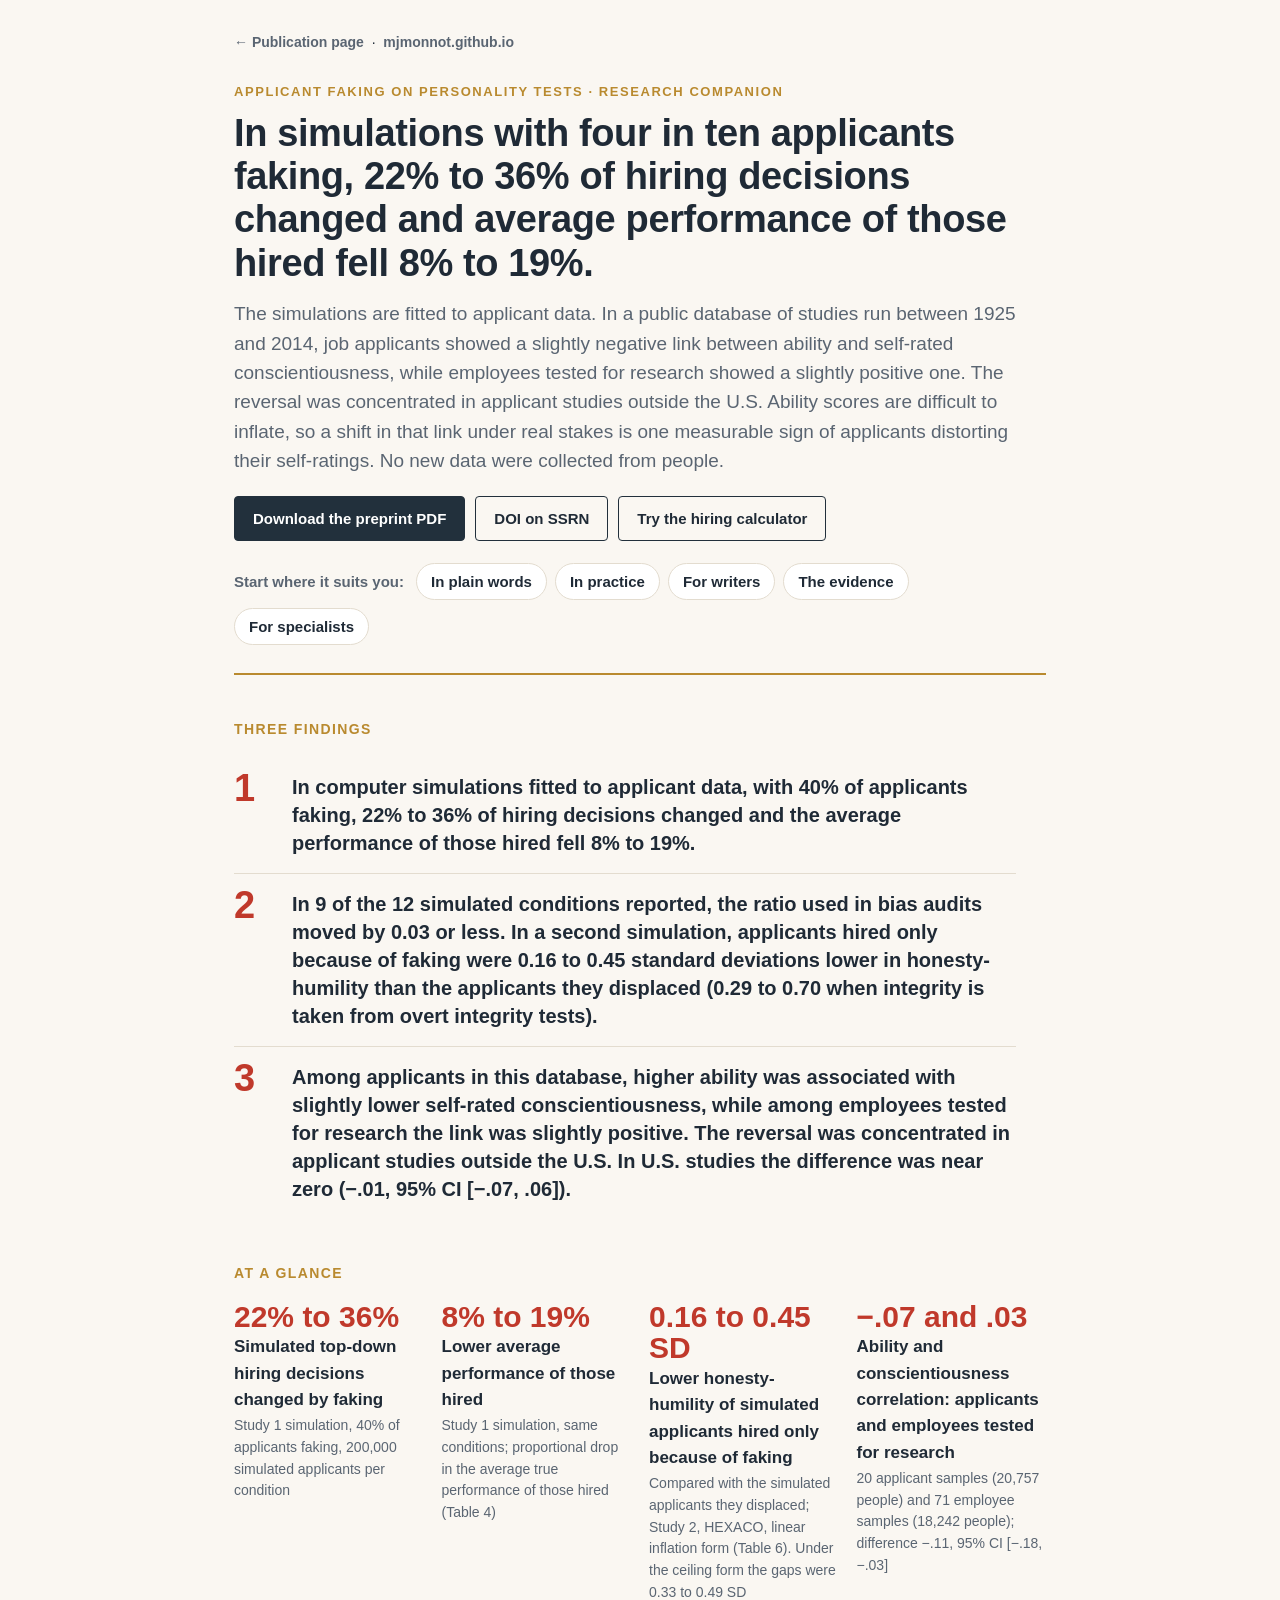
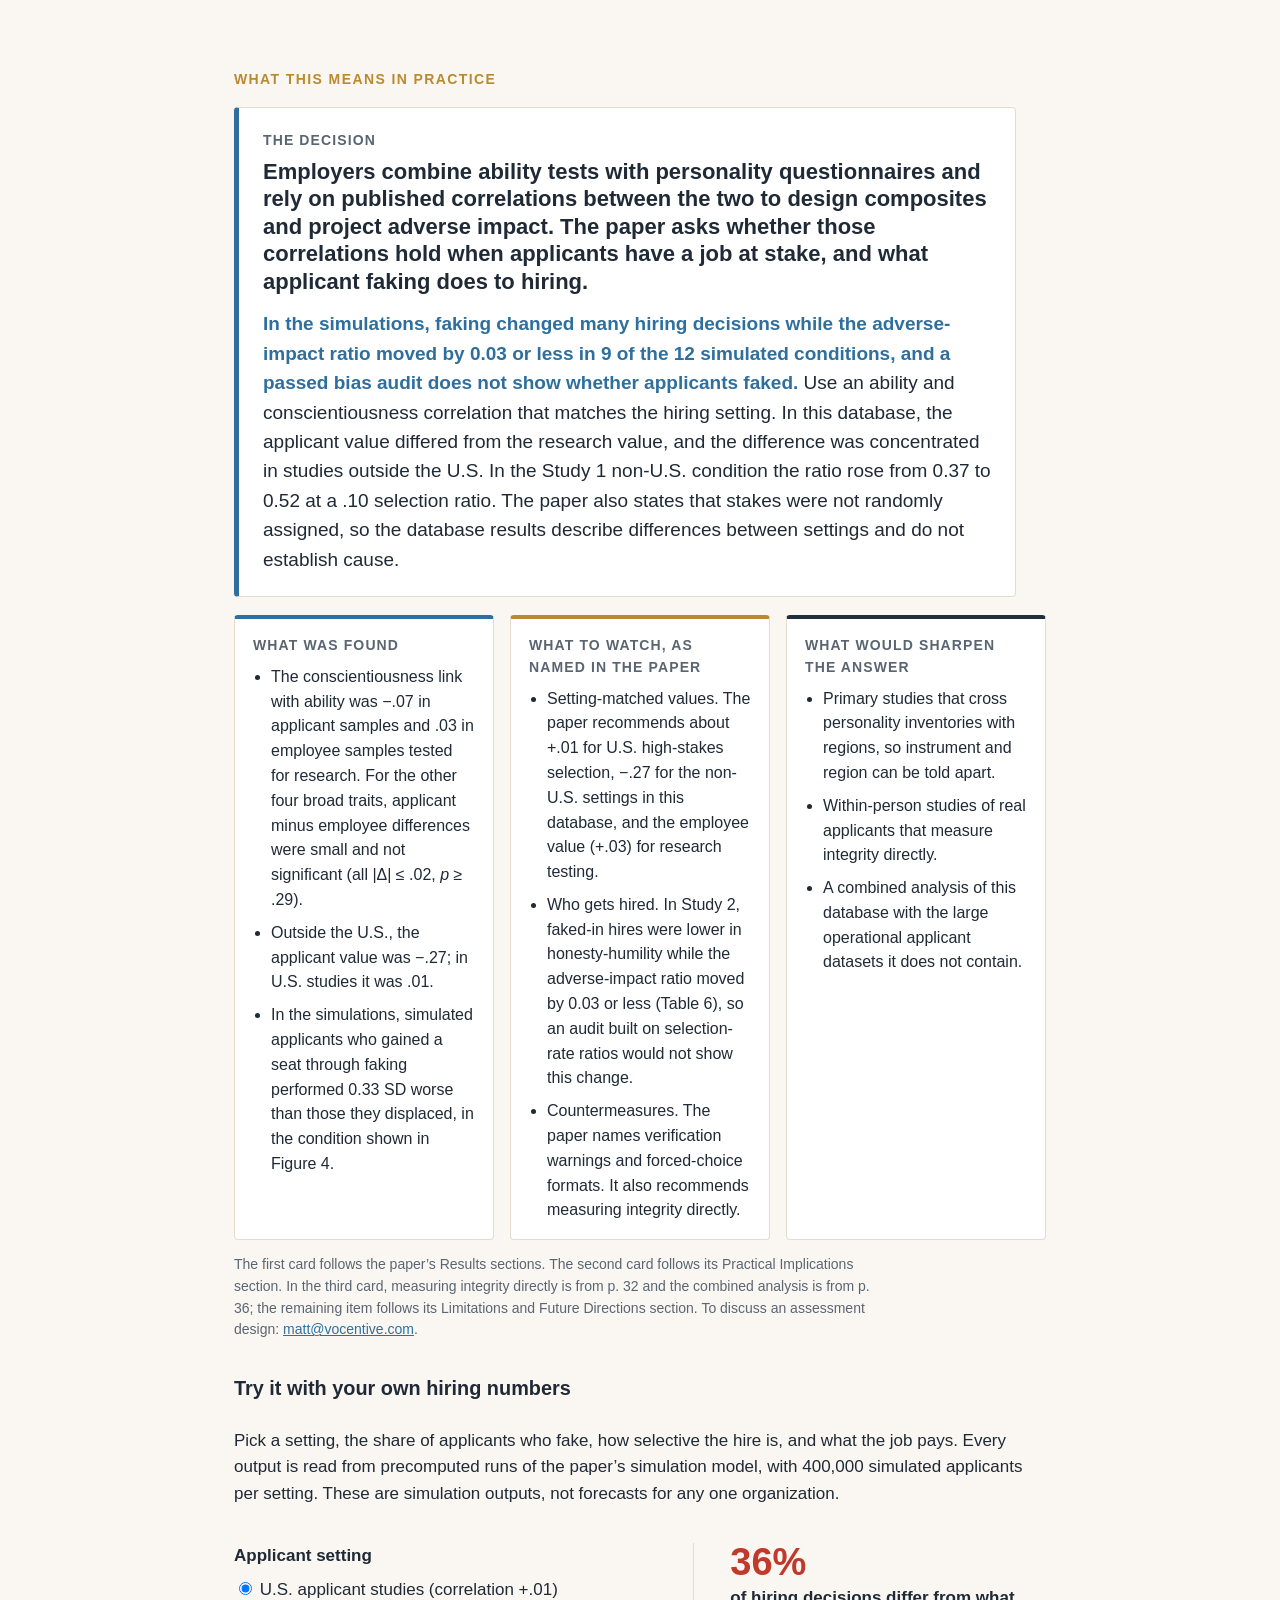
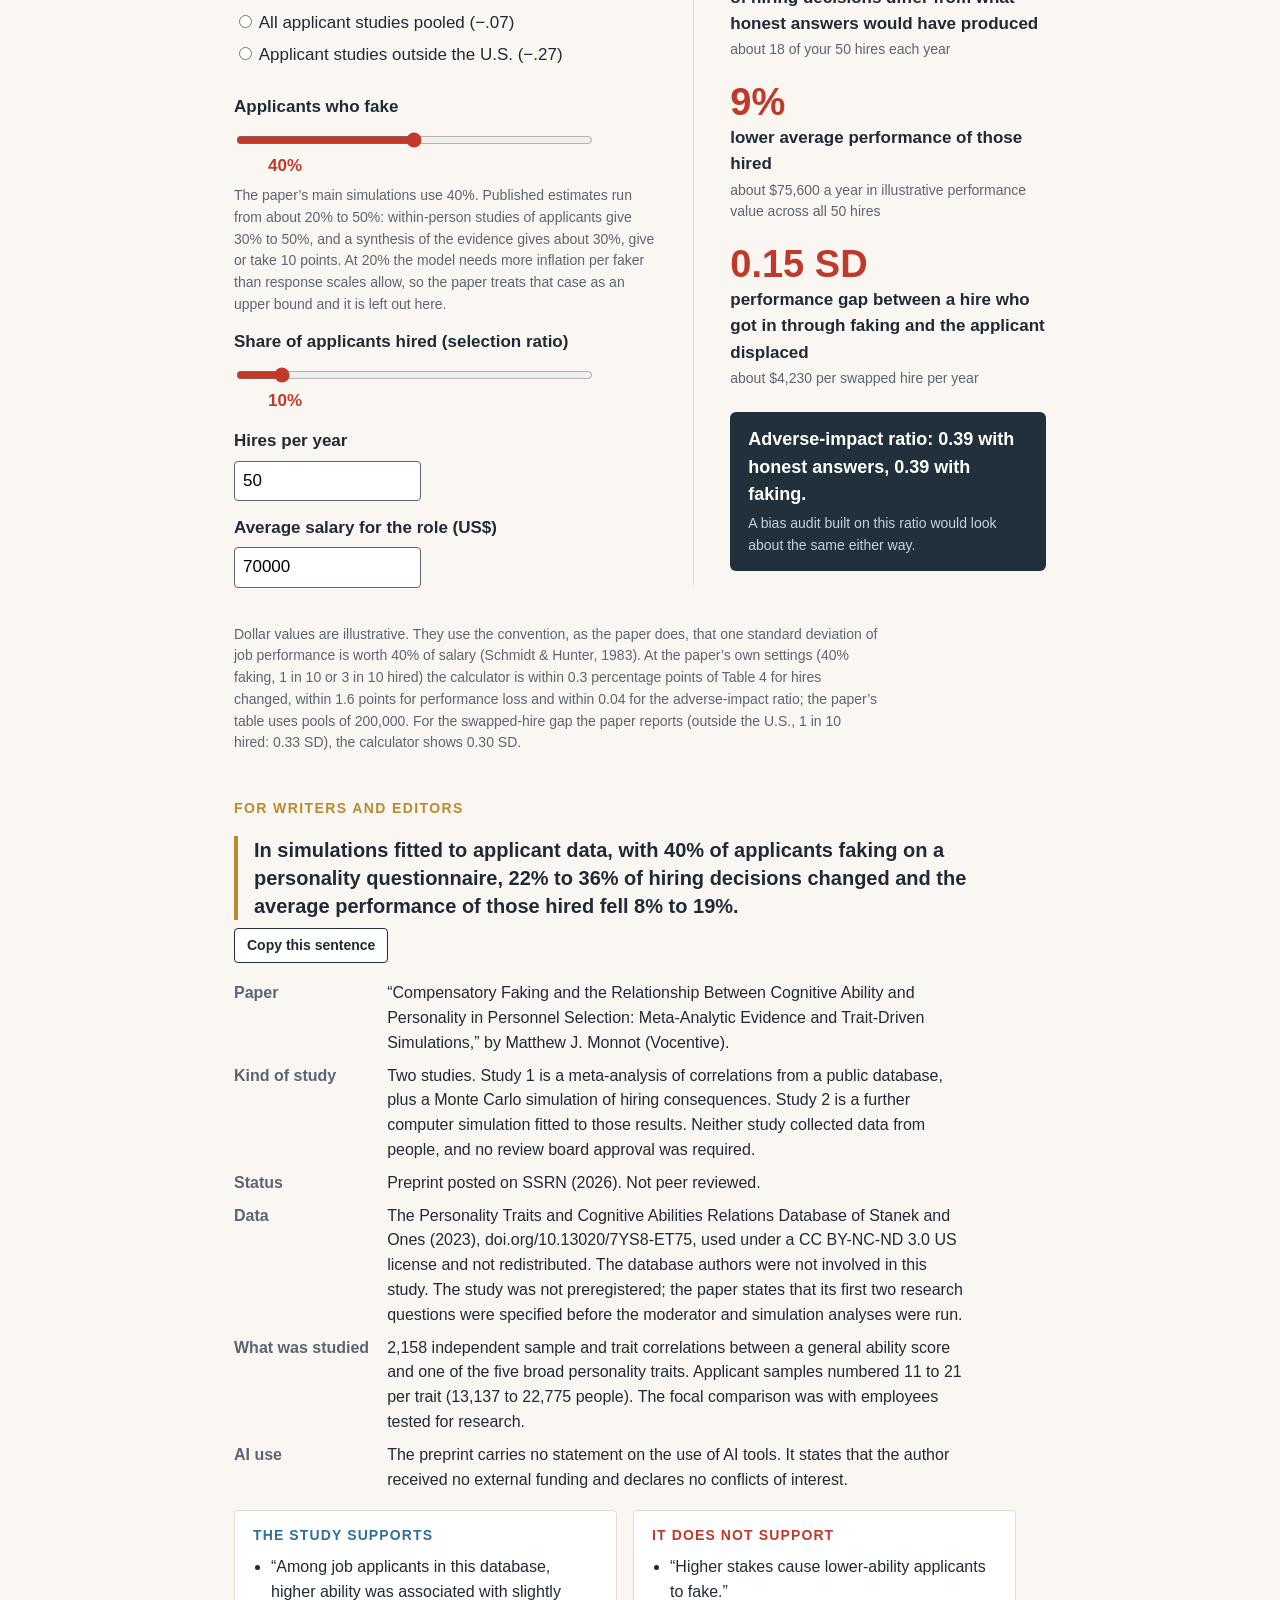
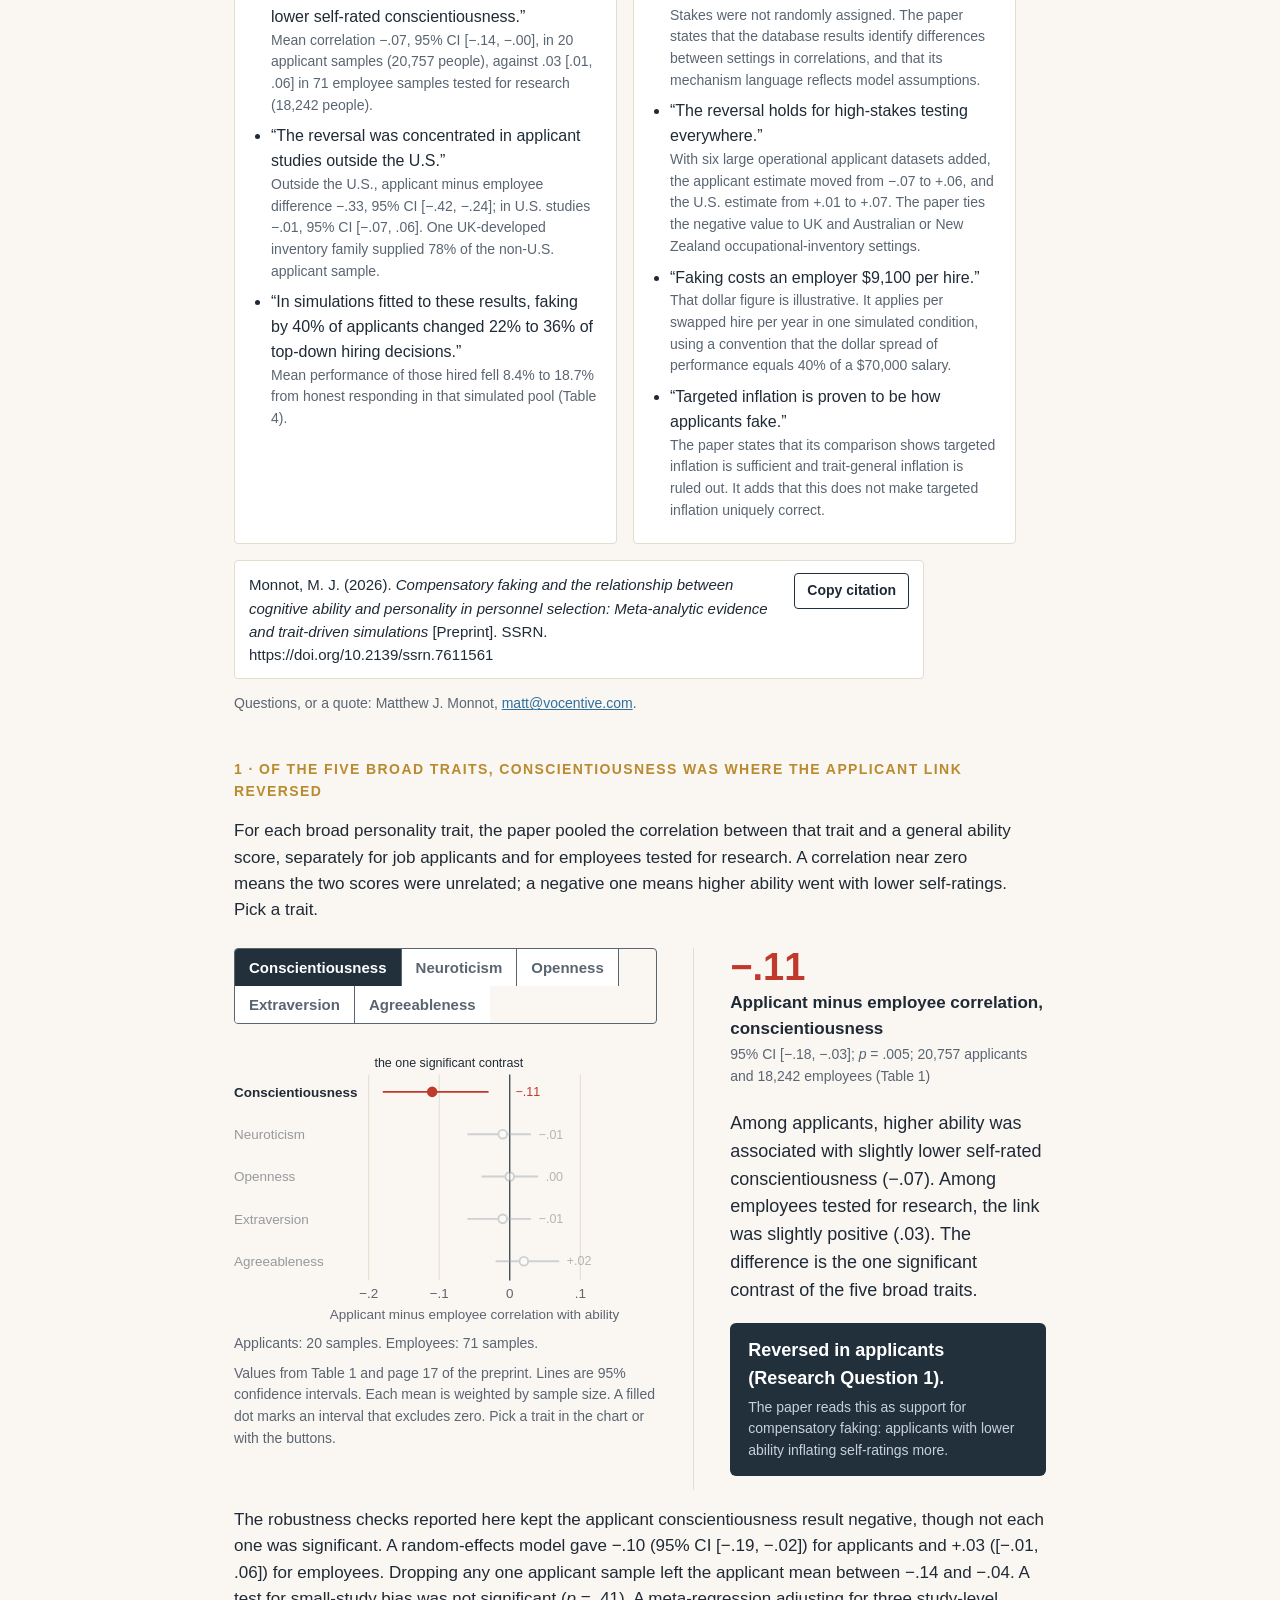
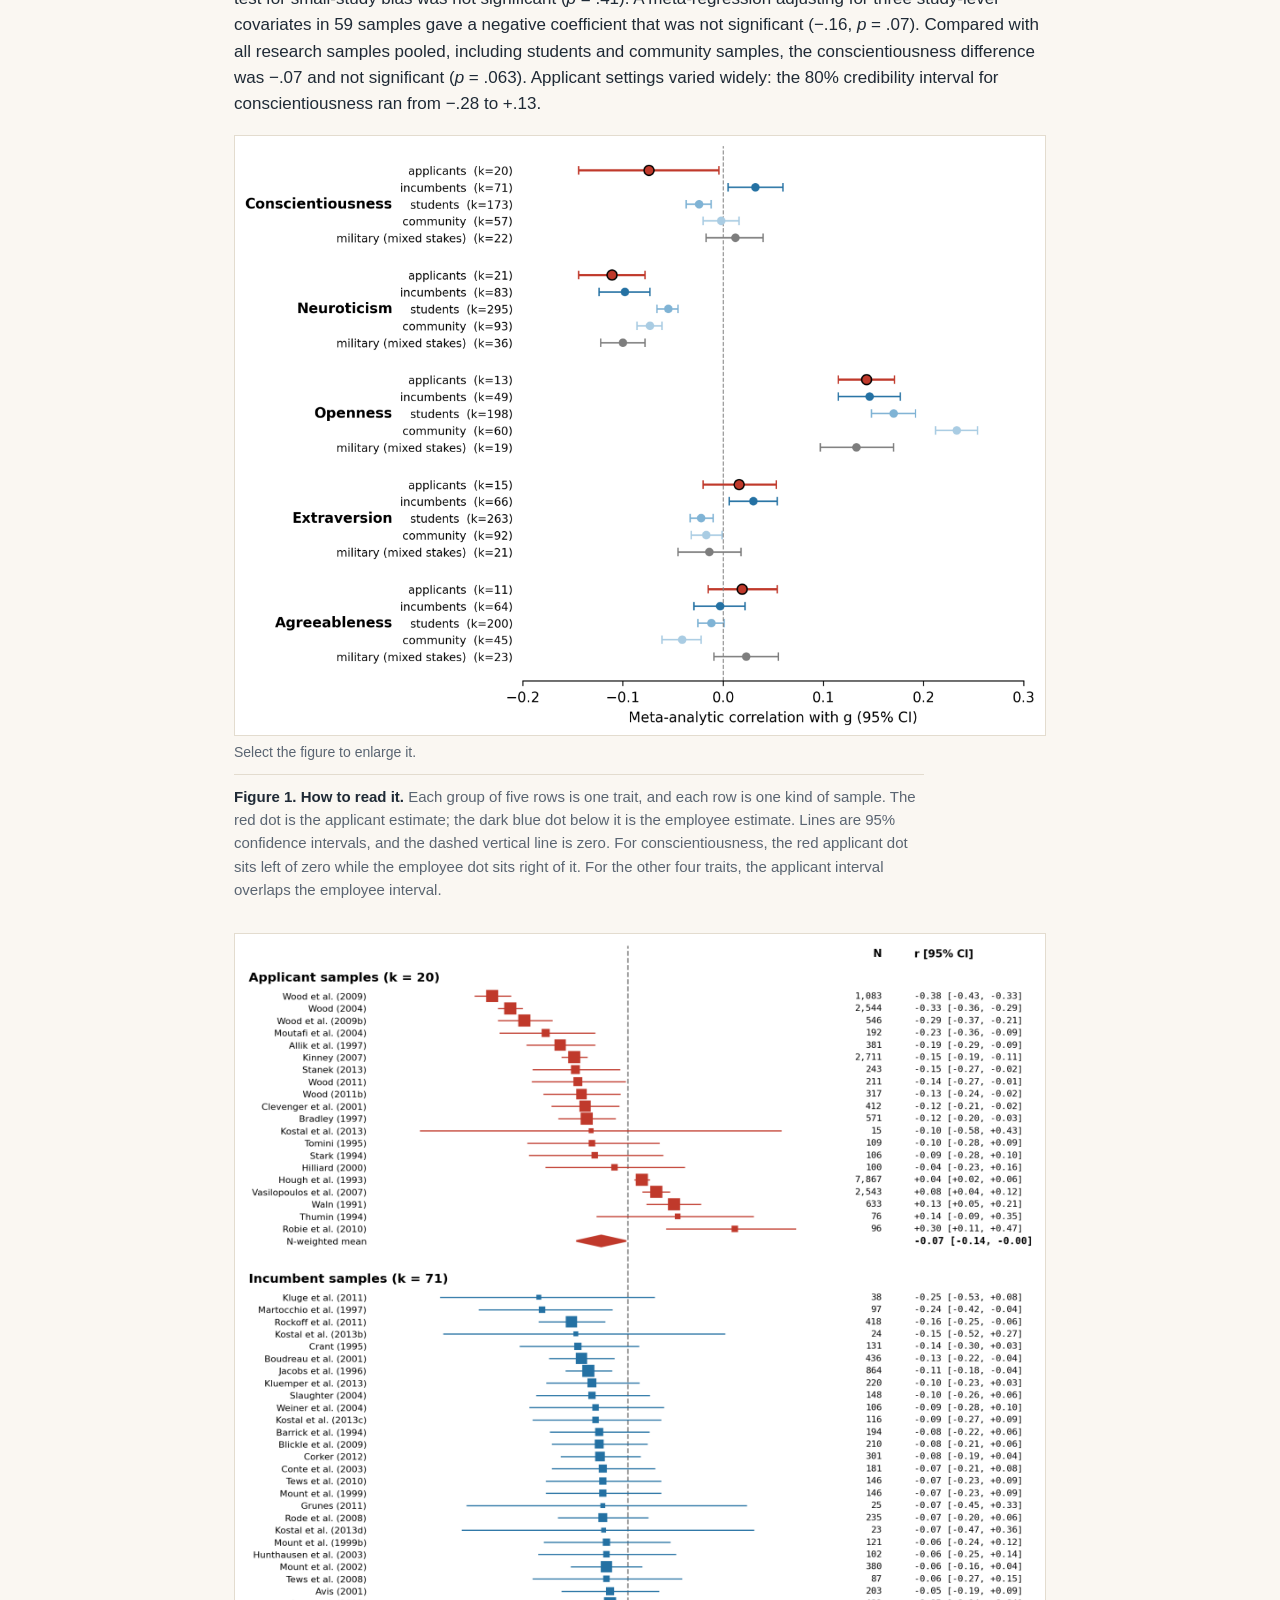
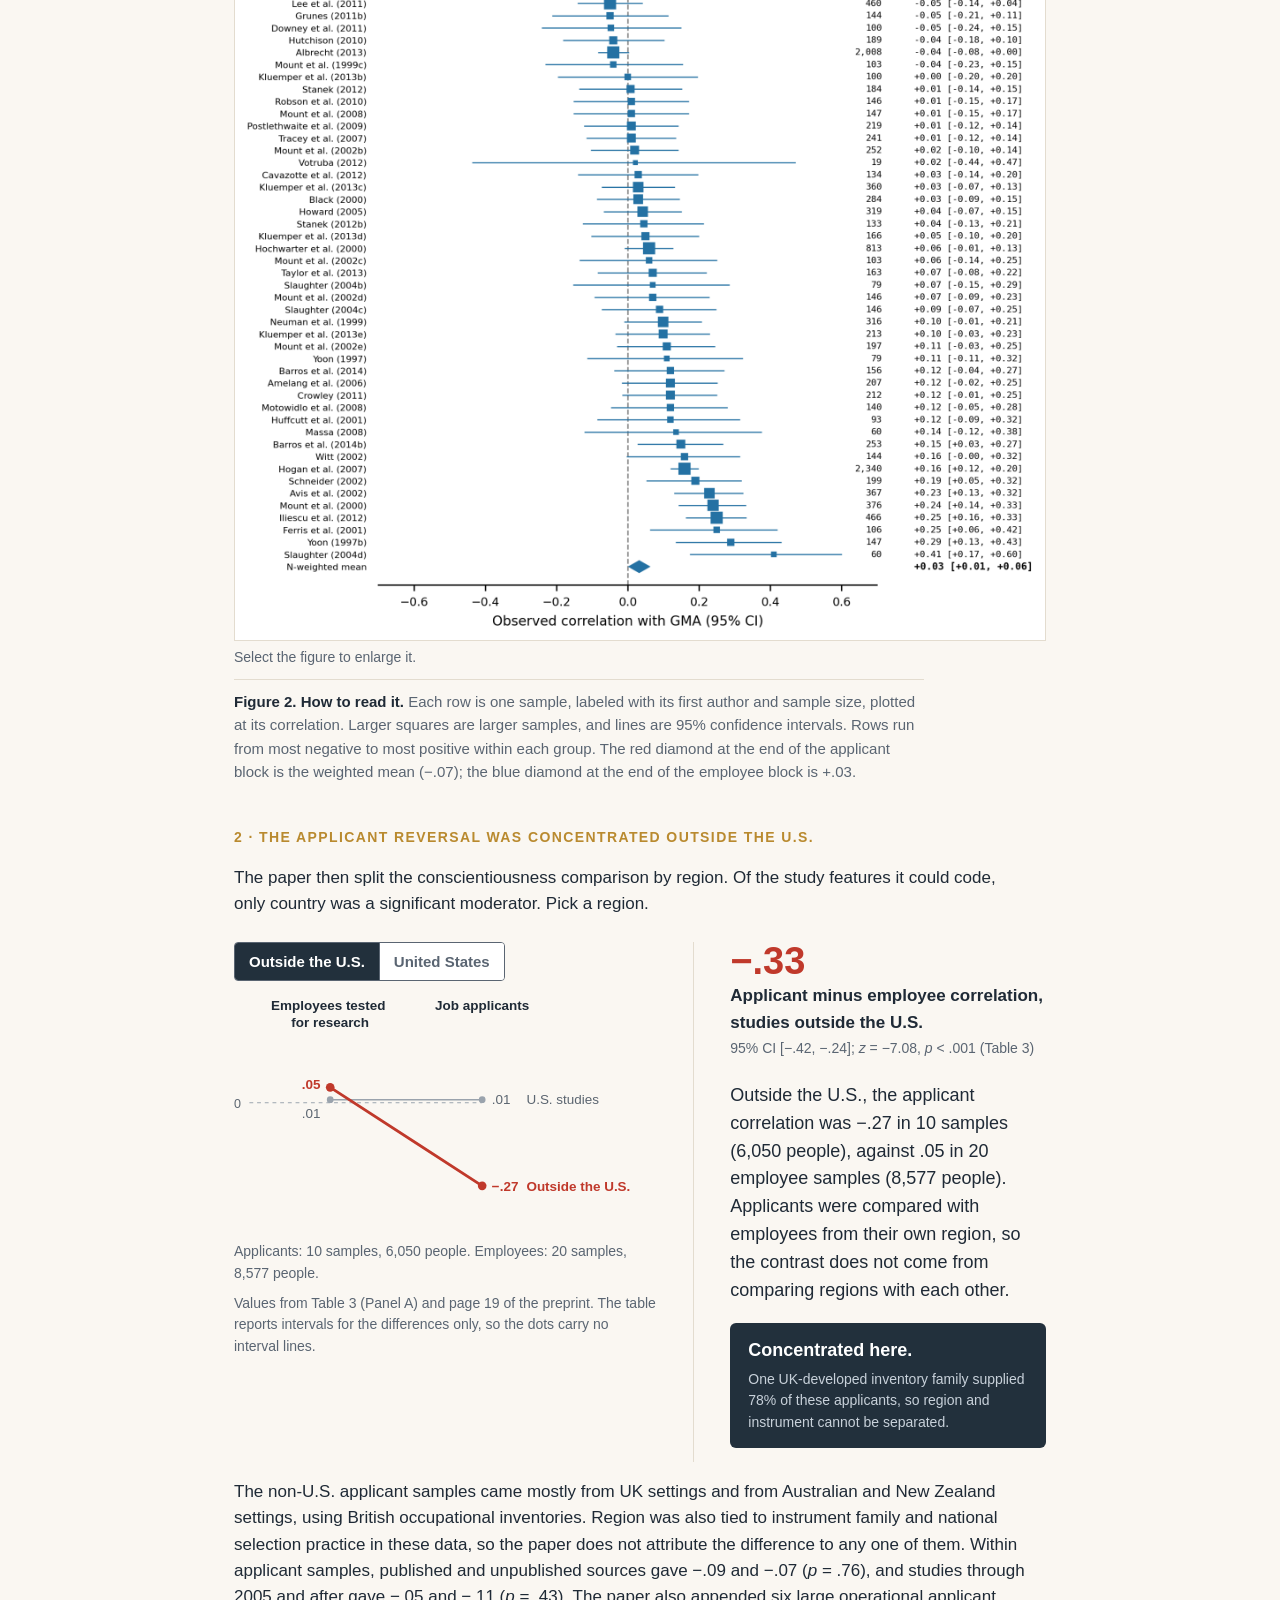
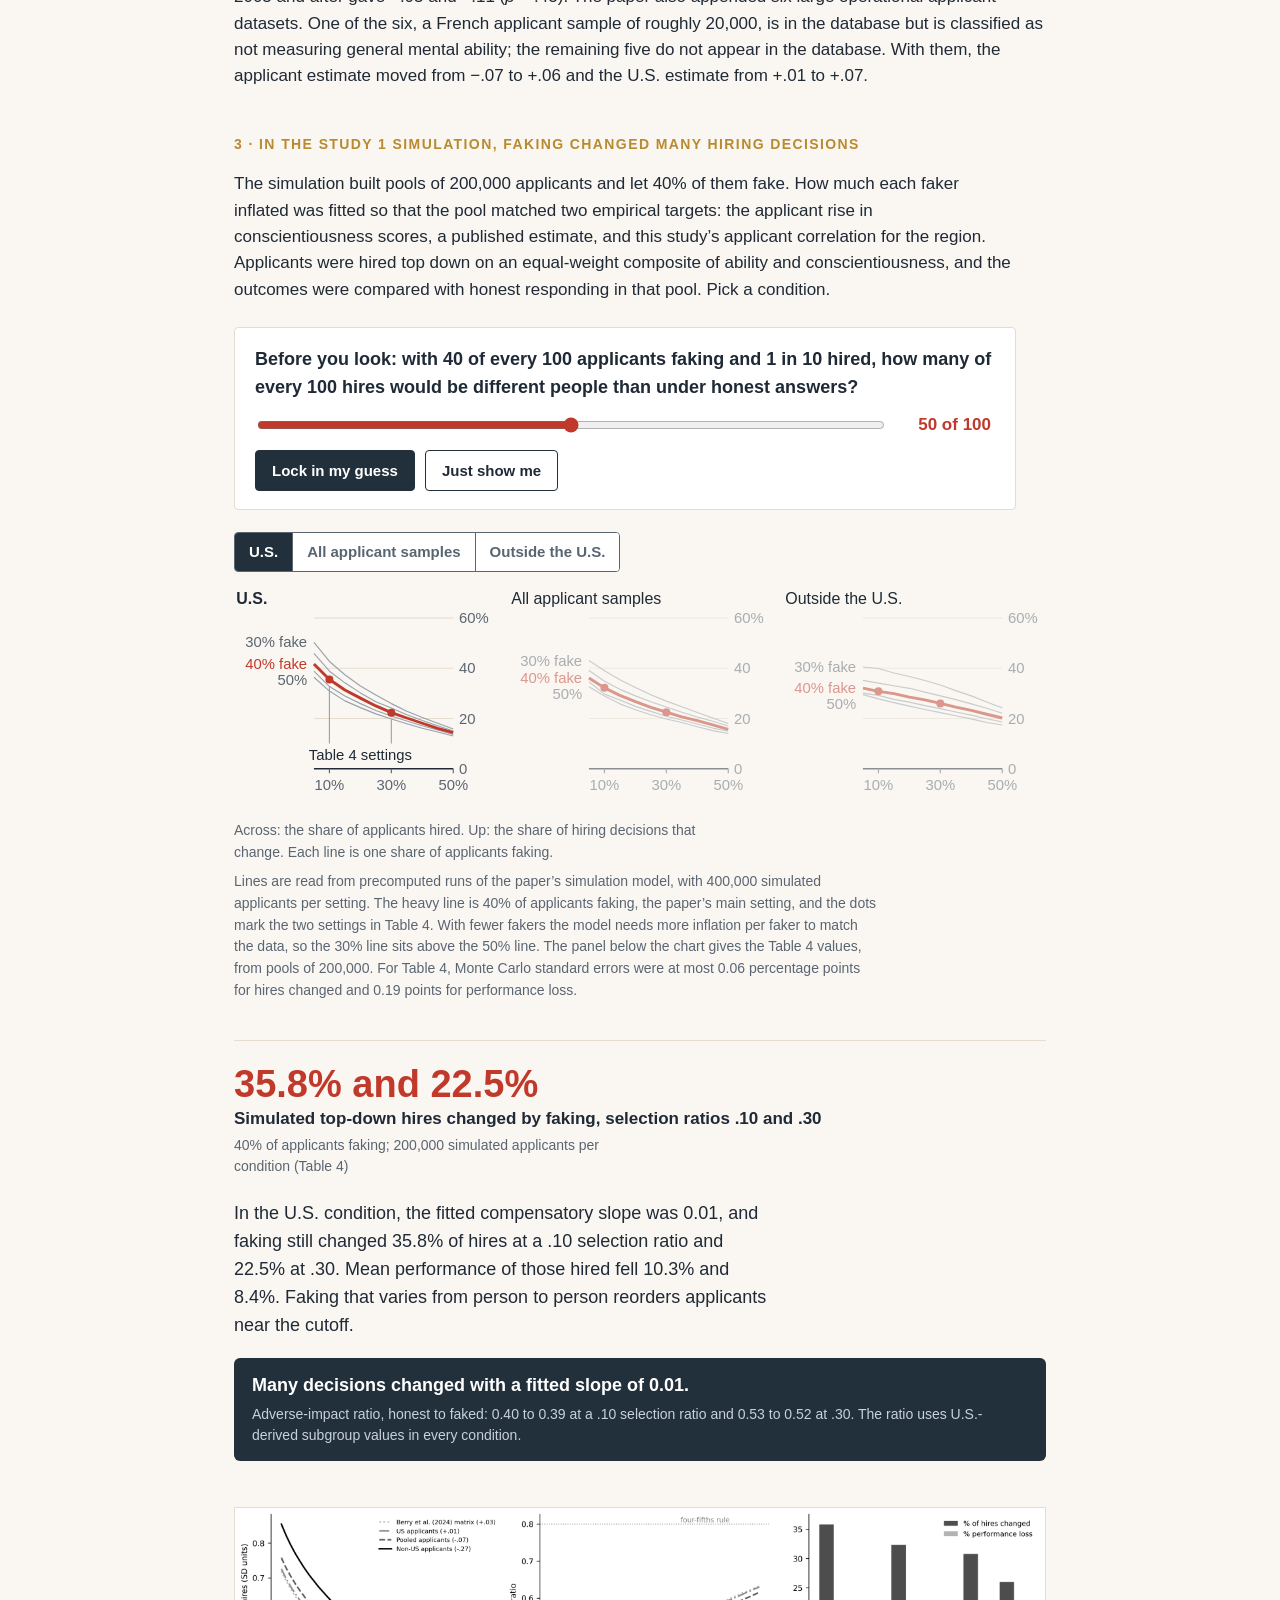
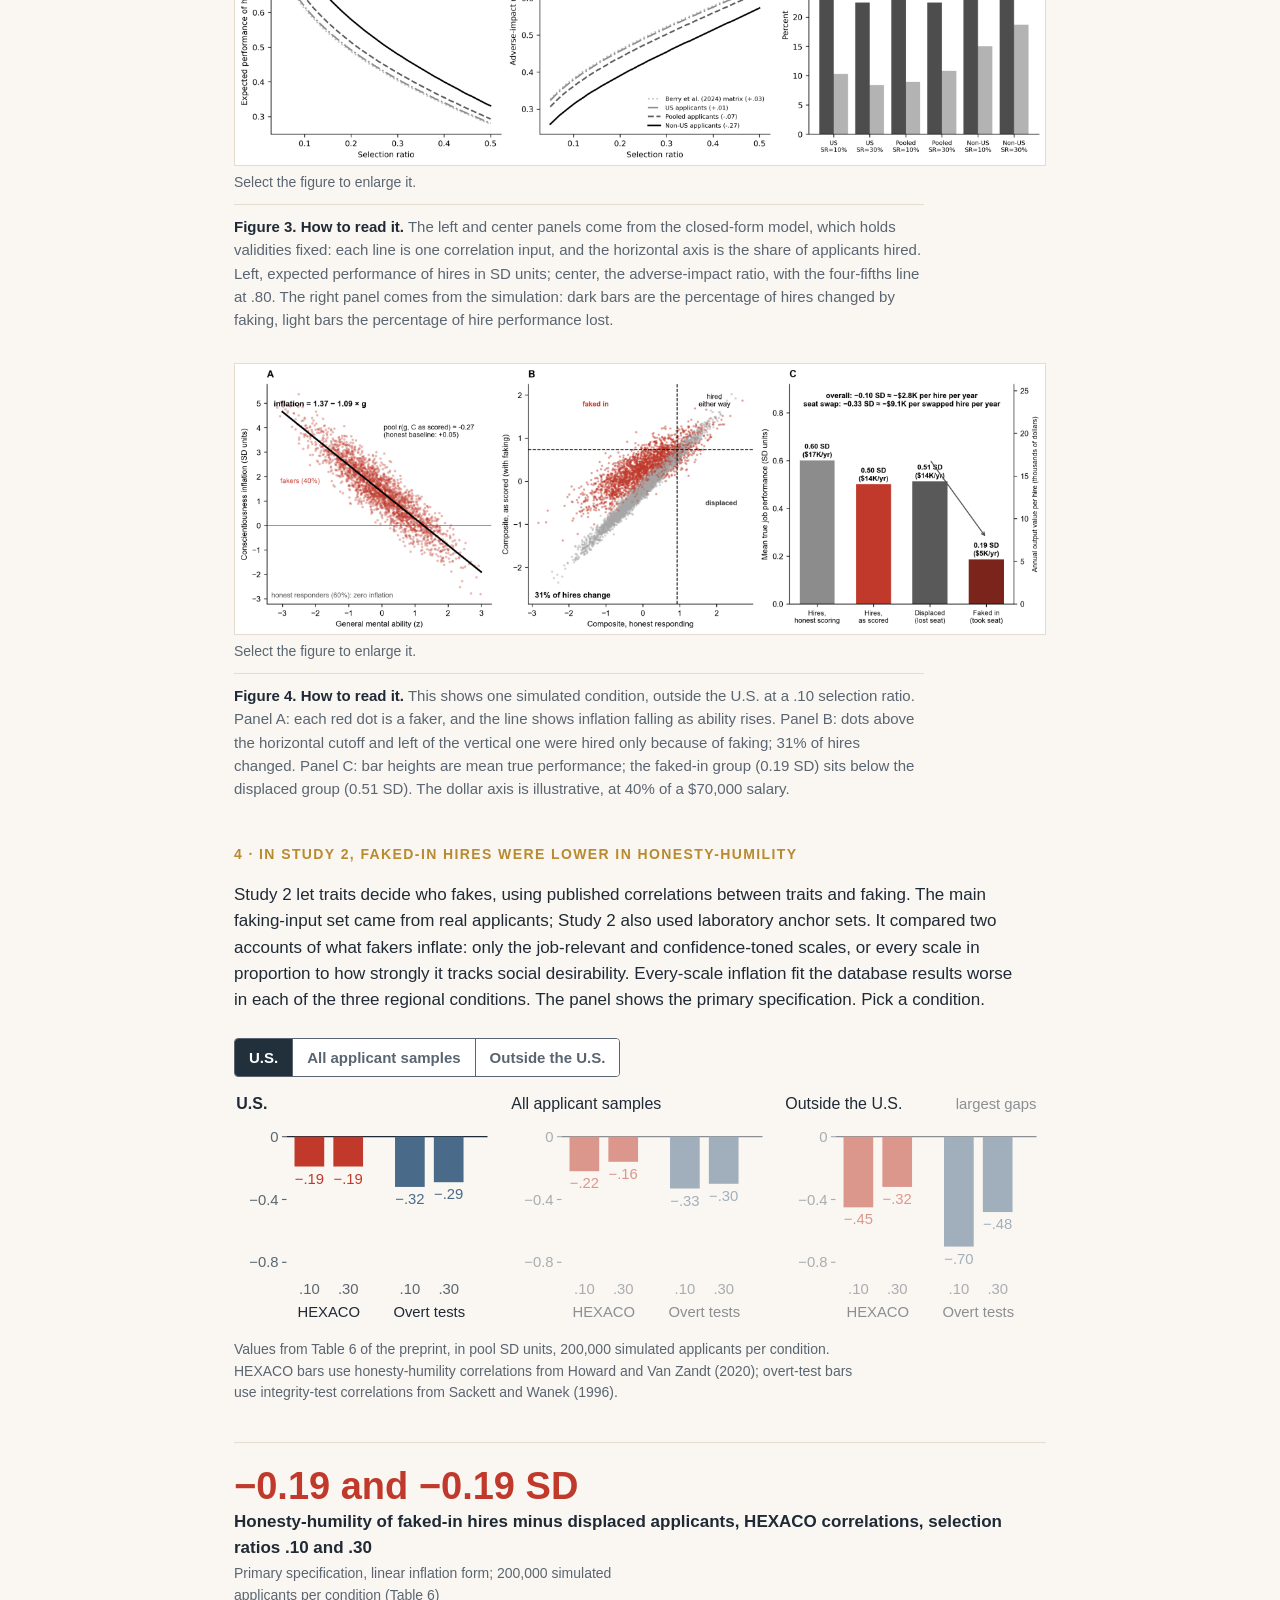
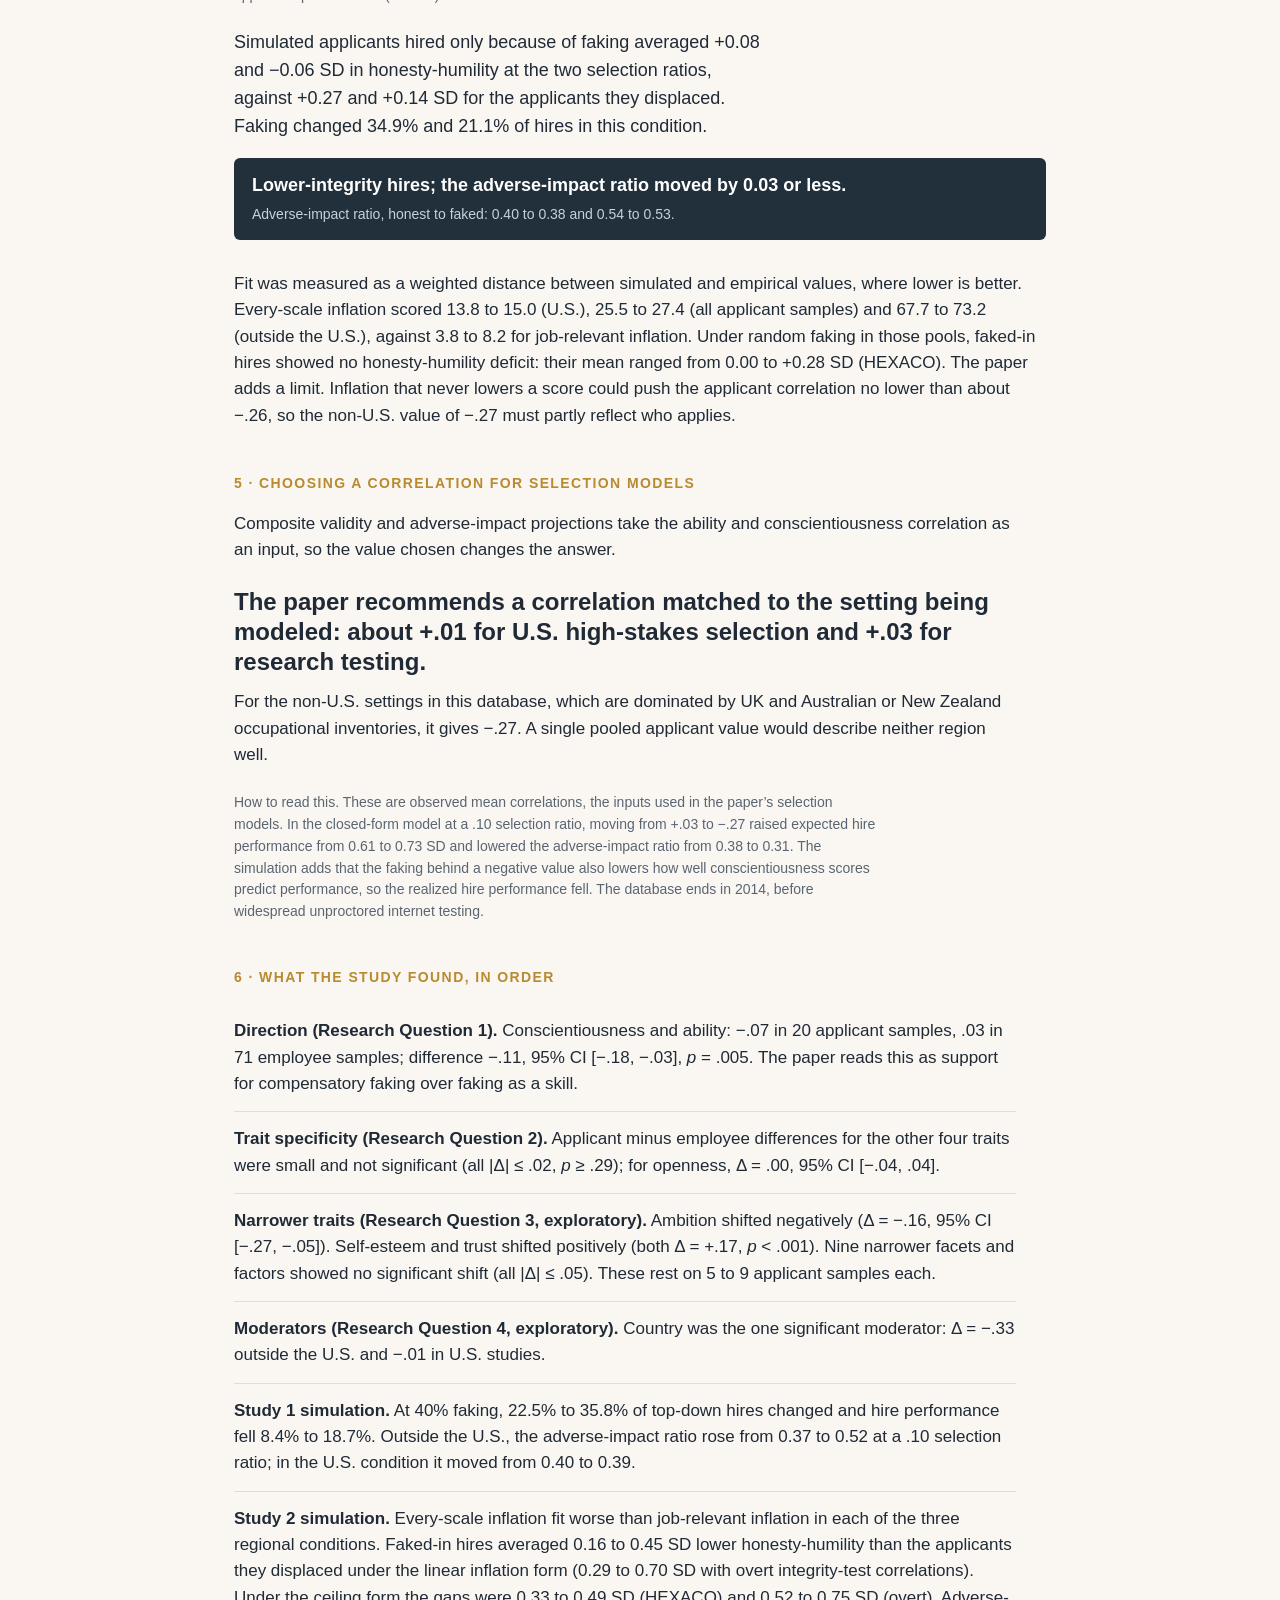
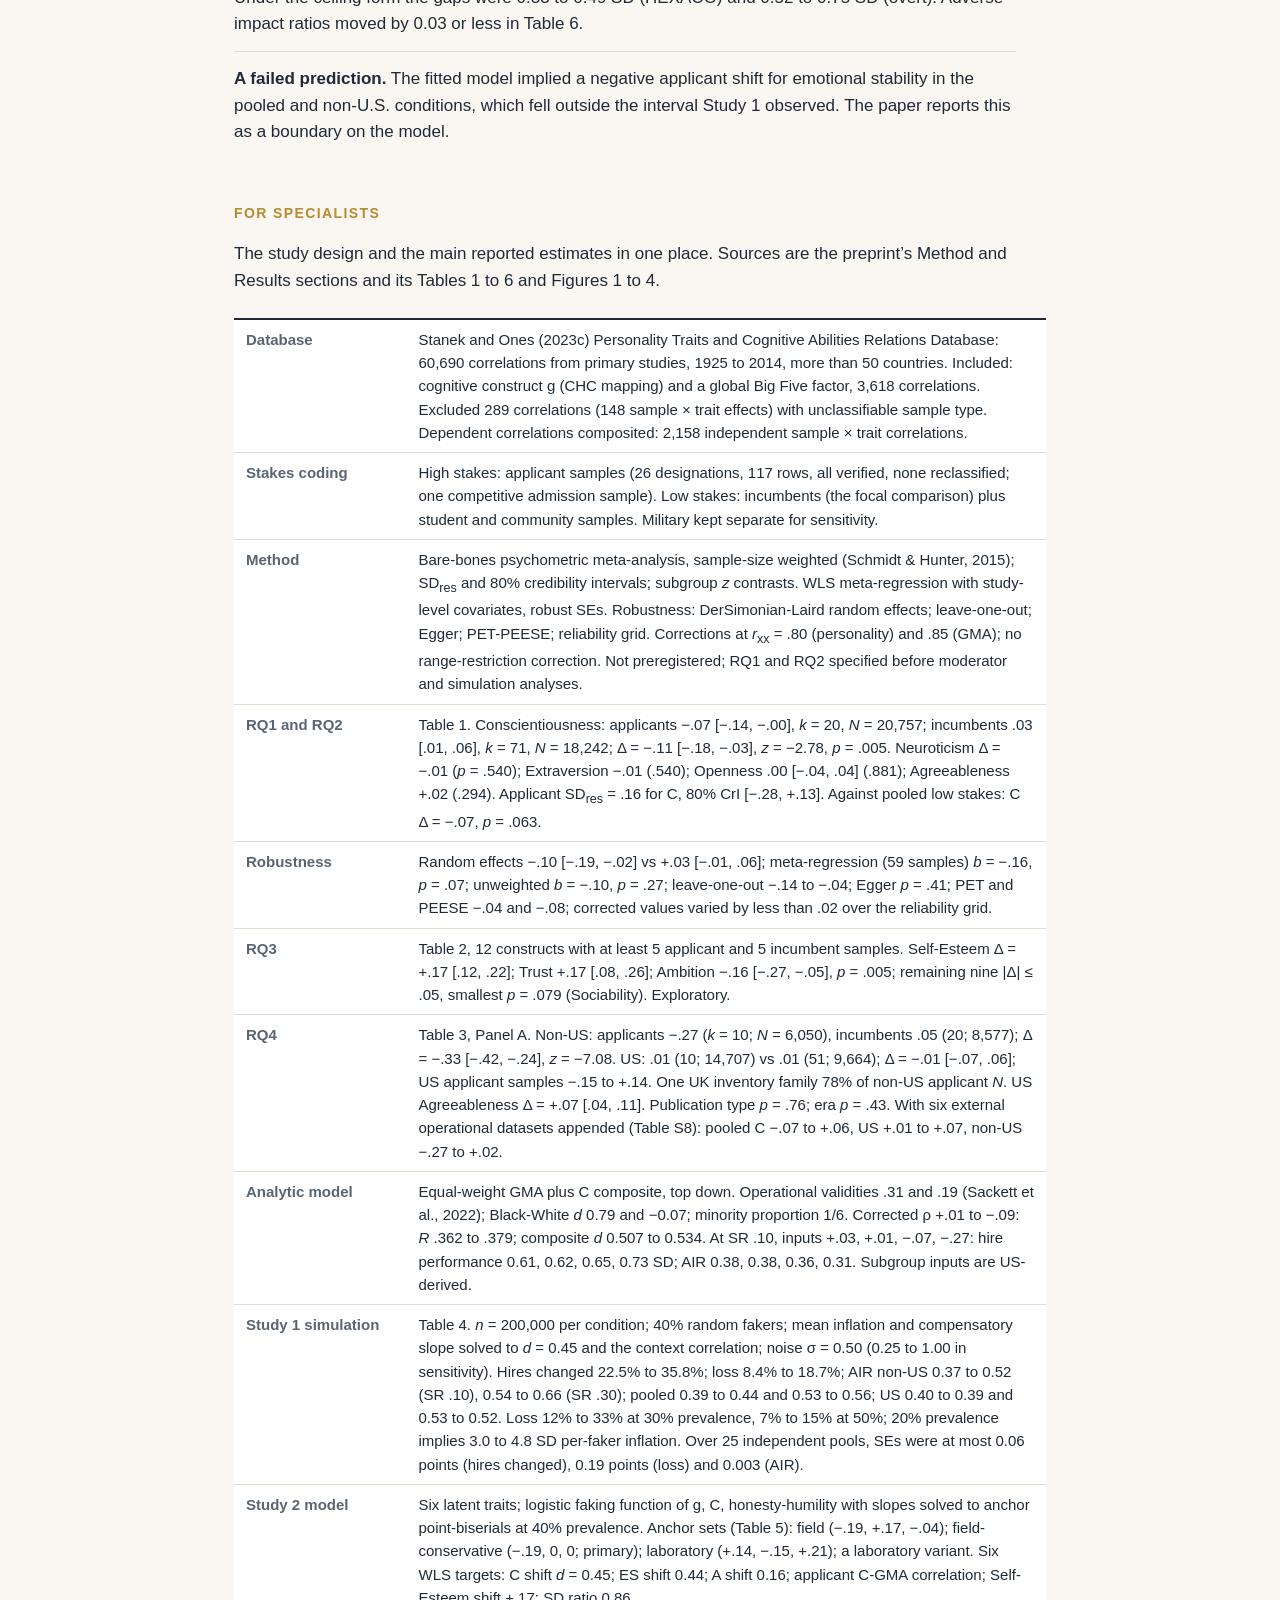
==== commit f93a6db5: "Compensatory faking companion: paper figures enlarge on click Each of the four paper figures opens i" ====
--- a/index.html
+++ b/index.html
@@ -41,6 +41,18 @@
     .multiples .mp svg { display: block; width: 100%; height: auto; }
     .calc-wide { grid-template-columns: 1fr; gap: 24px; }
     .calc-wide .results { border-left: none; padding-left: 0; border-top: 1px solid var(--rule); padding-top: 24px; }
+    .paper-figure a.zoom { display: block; cursor: zoom-in; }
+    .paper-figure a.zoom:focus-visible { outline: 2px solid var(--blue); outline-offset: 3px; }
+    .zoom-hint { font-size: 14px; color: var(--gray); margin: 6px 0 0; }
+    .lightbox { position: fixed; top: 0; right: 0; bottom: 0; left: 0; z-index: 1000; background: rgba(20, 26, 33, 0.94); display: flex; flex-direction: column; }
+    .lightbox[hidden] { display: none; }
+    .lightbox-bar { display: flex; justify-content: space-between; align-items: center; gap: 12px; padding: 10px 16px; color: #fff; font-size: 15px; }
+    .lightbox-bar button { font: inherit; color: #fff; background: none; border: 1px solid #fff; border-radius: 4px; padding: 6px 14px; cursor: pointer; }
+    .lightbox-bar button:focus-visible { outline: 2px solid #fff; outline-offset: 2px; }
+    .lightbox-scroll { flex: 1; overflow: auto; padding: 0 16px 16px; }
+    .lightbox-buttons { white-space: nowrap; }
+    .lightbox-scroll img { display: block; margin: 0 auto; max-width: none; height: auto; background: #fff; cursor: zoom-in; }
+    .lightbox-scroll img.large { cursor: zoom-out; }
   </style>
 </head>
 <body>
@@ -252,11 +264,13 @@
   </div>
   <p>The robustness checks reported here kept the applicant conscientiousness result negative, though not each one was significant. A random-effects model gave &minus;.10 (95% CI [&minus;.19, &minus;.02]) for applicants and +.03 ([&minus;.01, .06]) for employees. Dropping any one applicant sample left the applicant mean between &minus;.14 and &minus;.04. A test for small-study bias was not significant (<em>p</em> = .41). A meta-regression adjusting for three study-level covariates in 59 samples gave a negative coefficient that was not significant (&minus;.16, <em>p</em> = .07). Compared with all research samples pooled, including students and community samples, the conscientiousness difference was &minus;.07 and not significant (<em>p</em> = .063). Applicant settings varied widely: the 80% credibility interval for conscientiousness ran from &minus;.28 to +.13.</p>
   <figure class="paper-figure">
-    <img src="assets/figure1-big-five-by-context.png" alt="Figure 1 of the preprint: dot-and-interval plot of mean correlations with g for the five broad traits, each shown for five kinds of sample, with applicants highlighted in red." width="1239" height="917" loading="lazy">
+    <a class="zoom" href="assets/figure1-big-five-by-context.png" target="_blank" rel="noopener" data-title="Figure 1 of the preprint"><img src="assets/figure1-big-five-by-context.png" alt="Figure 1 of the preprint: dot-and-interval plot of mean correlations with g for the five broad traits, each shown for five kinds of sample, with applicants highlighted in red." width="1239" height="917" loading="lazy"></a>
+    <p class="zoom-hint">Select the figure to enlarge it.</p>
     <figcaption><strong>Figure 1. How to read it.</strong> Each group of five rows is one trait, and each row is one kind of sample. The red dot is the applicant estimate; the dark blue dot below it is the employee estimate. Lines are 95% confidence intervals, and the dashed vertical line is zero. For conscientiousness, the red applicant dot sits left of zero while the employee dot sits right of it. For the other four traits, the applicant interval overlaps the employee interval.</figcaption>
   </figure>
   <figure class="paper-figure">
-    <img src="assets/figure2-conscientiousness-forest.png" alt="Figure 2 of the preprint: forest plot listing each of the 20 applicant samples and 71 incumbent samples each with its observed correlation between conscientiousness and ability plus a 95% confidence interval, with a diamond for each weighted mean." width="917" height="1479" loading="lazy">
+    <a class="zoom" href="assets/figure2-conscientiousness-forest.png" target="_blank" rel="noopener" data-title="Figure 2 of the preprint"><img src="assets/figure2-conscientiousness-forest.png" alt="Figure 2 of the preprint: forest plot listing each of the 20 applicant samples and 71 incumbent samples each with its observed correlation between conscientiousness and ability plus a 95% confidence interval, with a diamond for each weighted mean." width="917" height="1479" loading="lazy"></a>
+    <p class="zoom-hint">Select the figure to enlarge it.</p>
     <figcaption><strong>Figure 2. How to read it.</strong> Each row is one sample, labeled with its first author and sample size, plotted at its correlation. Larger squares are larger samples, and lines are 95% confidence intervals. Rows run from most negative to most positive within each group. The red diamond at the end of the applicant block is the weighted mean (&minus;.07); the blue diamond at the end of the employee block is +.03.</figcaption>
   </figure>
 </section>
@@ -347,11 +361,13 @@
   </div>
   </div>
   <figure class="paper-figure">
-    <img src="assets/figure3-selection-outcomes.png" alt="Figure 3 of the preprint: left, expected performance of hires by selection ratio for four correlation inputs; center, adverse-impact ratio by selection ratio with the four-fifths line; right, bars for percentage of hires changed and performance loss in six simulated conditions." width="1239" height="394" loading="lazy">
+    <a class="zoom" href="assets/figure3-selection-outcomes.png" target="_blank" rel="noopener" data-title="Figure 3 of the preprint"><img src="assets/figure3-selection-outcomes.png" alt="Figure 3 of the preprint: left, expected performance of hires by selection ratio for four correlation inputs; center, adverse-impact ratio by selection ratio with the four-fifths line; right, bars for percentage of hires changed and performance loss in six simulated conditions." width="1239" height="394" loading="lazy"></a>
+    <p class="zoom-hint">Select the figure to enlarge it.</p>
     <figcaption><strong>Figure 3. How to read it.</strong> The left and center panels come from the closed-form model, which holds validities fixed: each line is one correlation input, and the horizontal axis is the share of applicants hired. Left, expected performance of hires in SD units; center, the adverse-impact ratio, with the four-fifths line at .80. The right panel comes from the simulation: dark bars are the percentage of hires changed by faking, light bars the percentage of hire performance lost.</figcaption>
   </figure>
   <figure class="paper-figure">
-    <img src="assets/figure4-mechanism.png" alt="Figure 4 of the preprint: three panels for the non-US condition at a .10 selection ratio. A, conscientiousness inflation of fakers falling as ability rises; B, honest against as-scored composites with hiring cutoffs; C, bars for mean true performance of hired and displaced groups." width="1239" height="413" loading="lazy">
+    <a class="zoom" href="assets/figure4-mechanism.png" target="_blank" rel="noopener" data-title="Figure 4 of the preprint"><img src="assets/figure4-mechanism.png" alt="Figure 4 of the preprint: three panels for the non-US condition at a .10 selection ratio. A, conscientiousness inflation of fakers falling as ability rises; B, honest against as-scored composites with hiring cutoffs; C, bars for mean true performance of hired and displaced groups." width="1239" height="413" loading="lazy"></a>
+    <p class="zoom-hint">Select the figure to enlarge it.</p>
     <figcaption><strong>Figure 4. How to read it.</strong> This shows one simulated condition, outside the U.S. at a .10 selection ratio. Panel A: each red dot is a faker, and the line shows inflation falling as ability rises. Panel B: dots above the horizontal cutoff and left of the vertical one were hired only because of faking; 31% of hires changed. Panel C: bar heights are mean true performance; the faked-in group (0.19 SD) sits below the displaced group (0.51 SD). The dollar axis is illustrative, at 40% of a $70,000 salary.</figcaption>
   </figure>
 </section>
@@ -469,6 +485,10 @@
 </footer>
 
 </main>
+<div class="lightbox" id="lightbox" role="dialog" aria-modal="true" aria-labelledby="lightbox-title" hidden>
+  <div class="lightbox-bar"><span id="lightbox-title"></span><span class="lightbox-buttons"><button type="button" id="lightbox-size">Larger</button> <button type="button" id="lightbox-close">Close</button></span></div>
+  <div class="lightbox-scroll" id="lightbox-scroll"></div>
+</div>
 <script src="assets/companion.js"></script>
 <script>
 (function () {
@@ -825,6 +845,71 @@
   Companion.copy(document.getElementById("copy-oneline"), function () { return document.getElementById("oneline").textContent; });
   Companion.copy(document.getElementById("copy-cite"), function () { return document.getElementById("cite-text").textContent; });
 })();
+
+/* Paper figures: enlarge on click. Without script the link opens the image file. */
+(function () {
+  "use strict";
+  var links = document.querySelectorAll(".paper-figure a.zoom");
+  var box = document.getElementById("lightbox");
+  if (!links.length || !box) return;
+  var scroller = document.getElementById("lightbox-scroll");
+  var img = document.createElement("img");
+  img.id = "lightbox-img"; img.alt = "";
+  var title = document.getElementById("lightbox-title");
+  var closeBtn = document.getElementById("lightbox-close");
+  var sizeBtn = document.getElementById("lightbox-size");
+  var last = null, large = false;
+  /* Two sizes. Fitted: the whole figure inside the window. Larger: up to twice the file's own size, and the reader scrolls. */
+  function fit() {
+    var nat = img.naturalWidth || 0;
+    if (!nat) return;
+    var avail = scroller.clientWidth - 32;
+    var w = large ? Math.max(nat, Math.min(nat * 2, Math.round(avail * 1.8))) : Math.min(avail, nat * 2);
+    img.style.width = w + "px";
+    img.className = large ? "large" : "";
+    sizeBtn.textContent = large ? "Fit to window" : "Larger";
+  }
+  function toggle() { large = !large; fit(); scroller.scrollTop = 0; scroller.scrollLeft = 0; }
+  function open(a) {
+    var small = a.querySelector("img");
+    last = a;
+    /* Start fitted on a roomy screen and at the larger size on a narrow one. */
+    img.onload = function () { large = (scroller.clientWidth - 32) < img.naturalWidth * 0.9; fit(); };
+    img.alt = small ? (small.getAttribute("alt") || "") : "";
+    img.src = a.getAttribute("href");
+    scroller.appendChild(img);
+    title.textContent = a.getAttribute("data-title") || "";
+    box.hidden = false;
+    document.documentElement.style.overflow = "hidden";
+    scroller.scrollTop = 0; scroller.scrollLeft = 0;
+    if (img.complete && img.naturalWidth) img.onload();
+    closeBtn.focus();
+  }
+  function close() {
+    box.hidden = true;
+    document.documentElement.style.overflow = "";
+    if (img.parentNode) img.parentNode.removeChild(img);
+    img.removeAttribute("src");
+    if (last) last.focus();
+  }
+  Array.prototype.forEach.call(links, function (a) {
+    a.addEventListener("click", function (e) {
+      if (e.metaKey || e.ctrlKey || e.shiftKey || e.altKey || e.button) return;
+      e.preventDefault();
+      open(a);
+    });
+  });
+  closeBtn.addEventListener("click", close);
+  sizeBtn.addEventListener("click", toggle);
+  img.addEventListener("click", toggle);
+  box.addEventListener("click", function (e) { if (e.target === box || e.target === scroller) close(); });
+  document.addEventListener("keydown", function (e) {
+    if (box.hidden) return;
+    if (e.key === "Escape" || e.key === "Esc") { close(); }
+    else if (e.key === "Tab") { e.preventDefault(); (document.activeElement === closeBtn ? sizeBtn : closeBtn).focus(); }
+  });
+  window.addEventListener("resize", function () { if (!box.hidden) fit(); });
+})();
 </script>
 </body>
 </html>
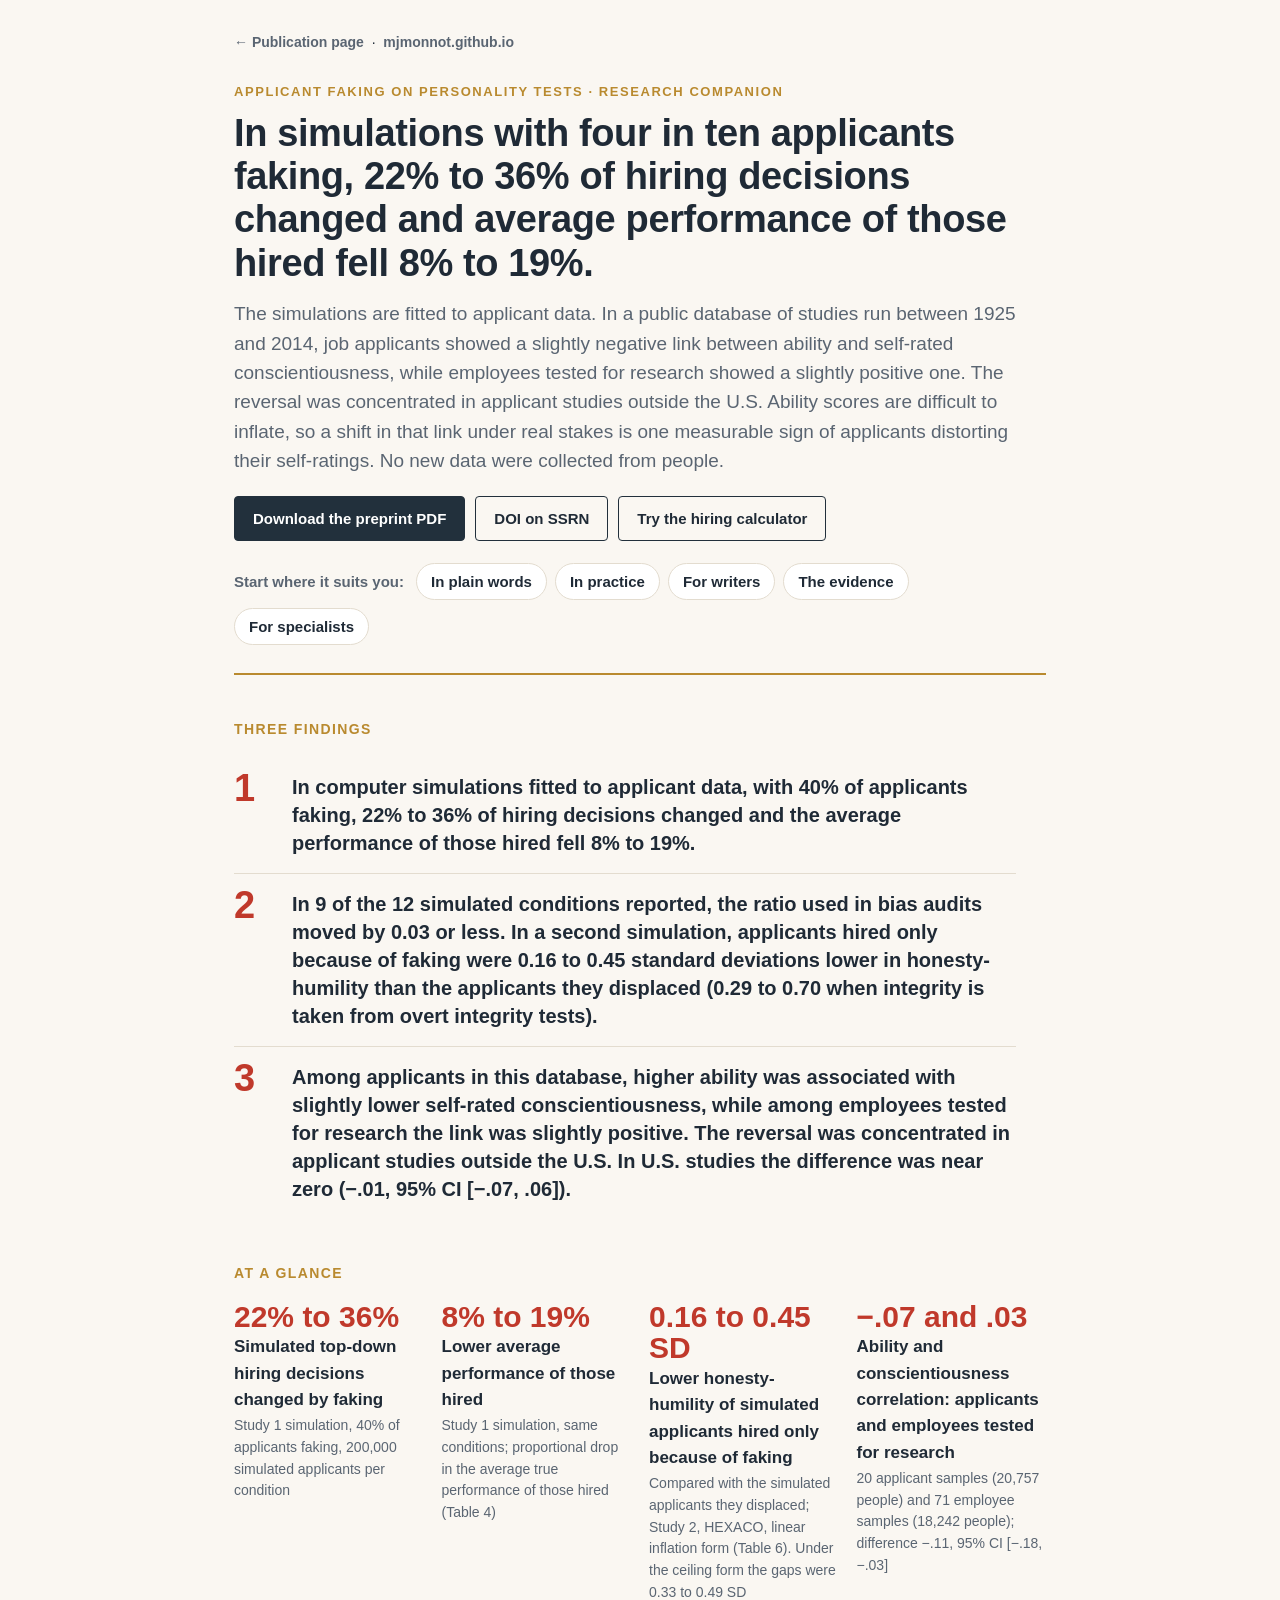
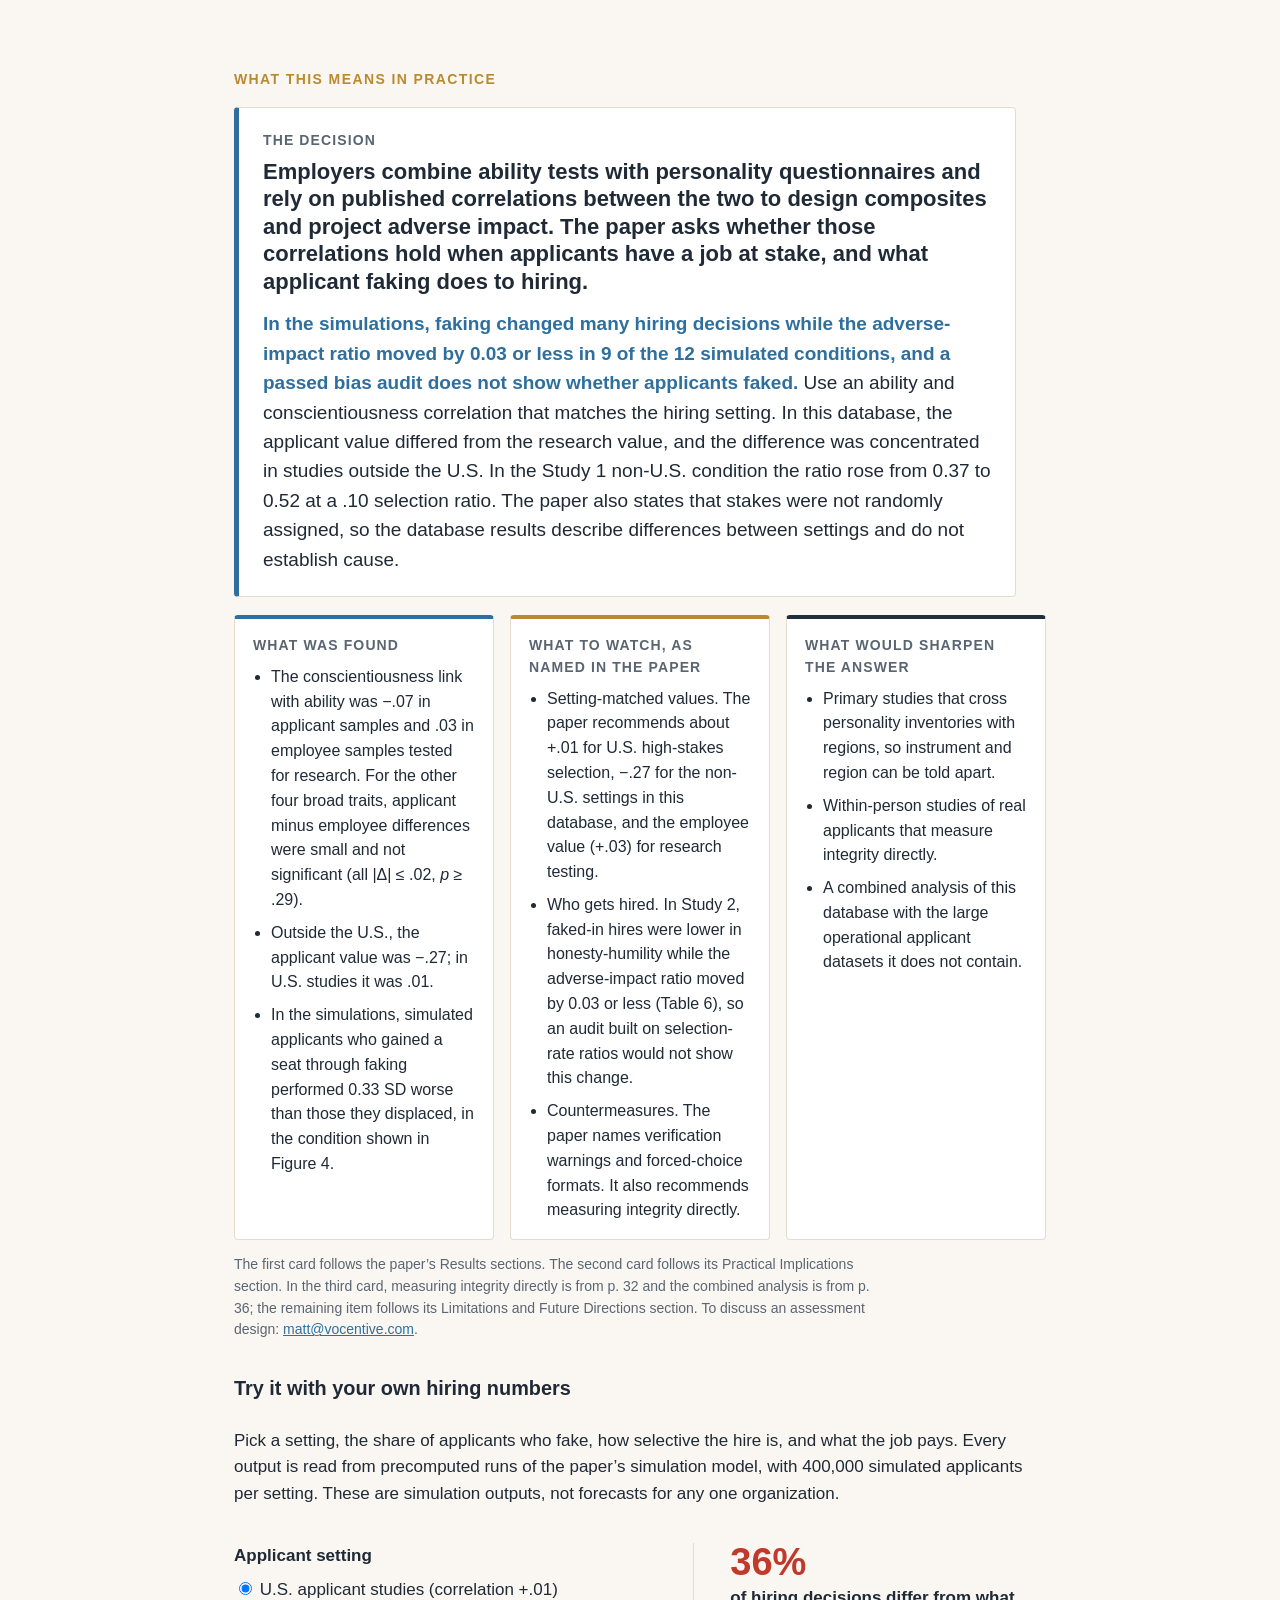
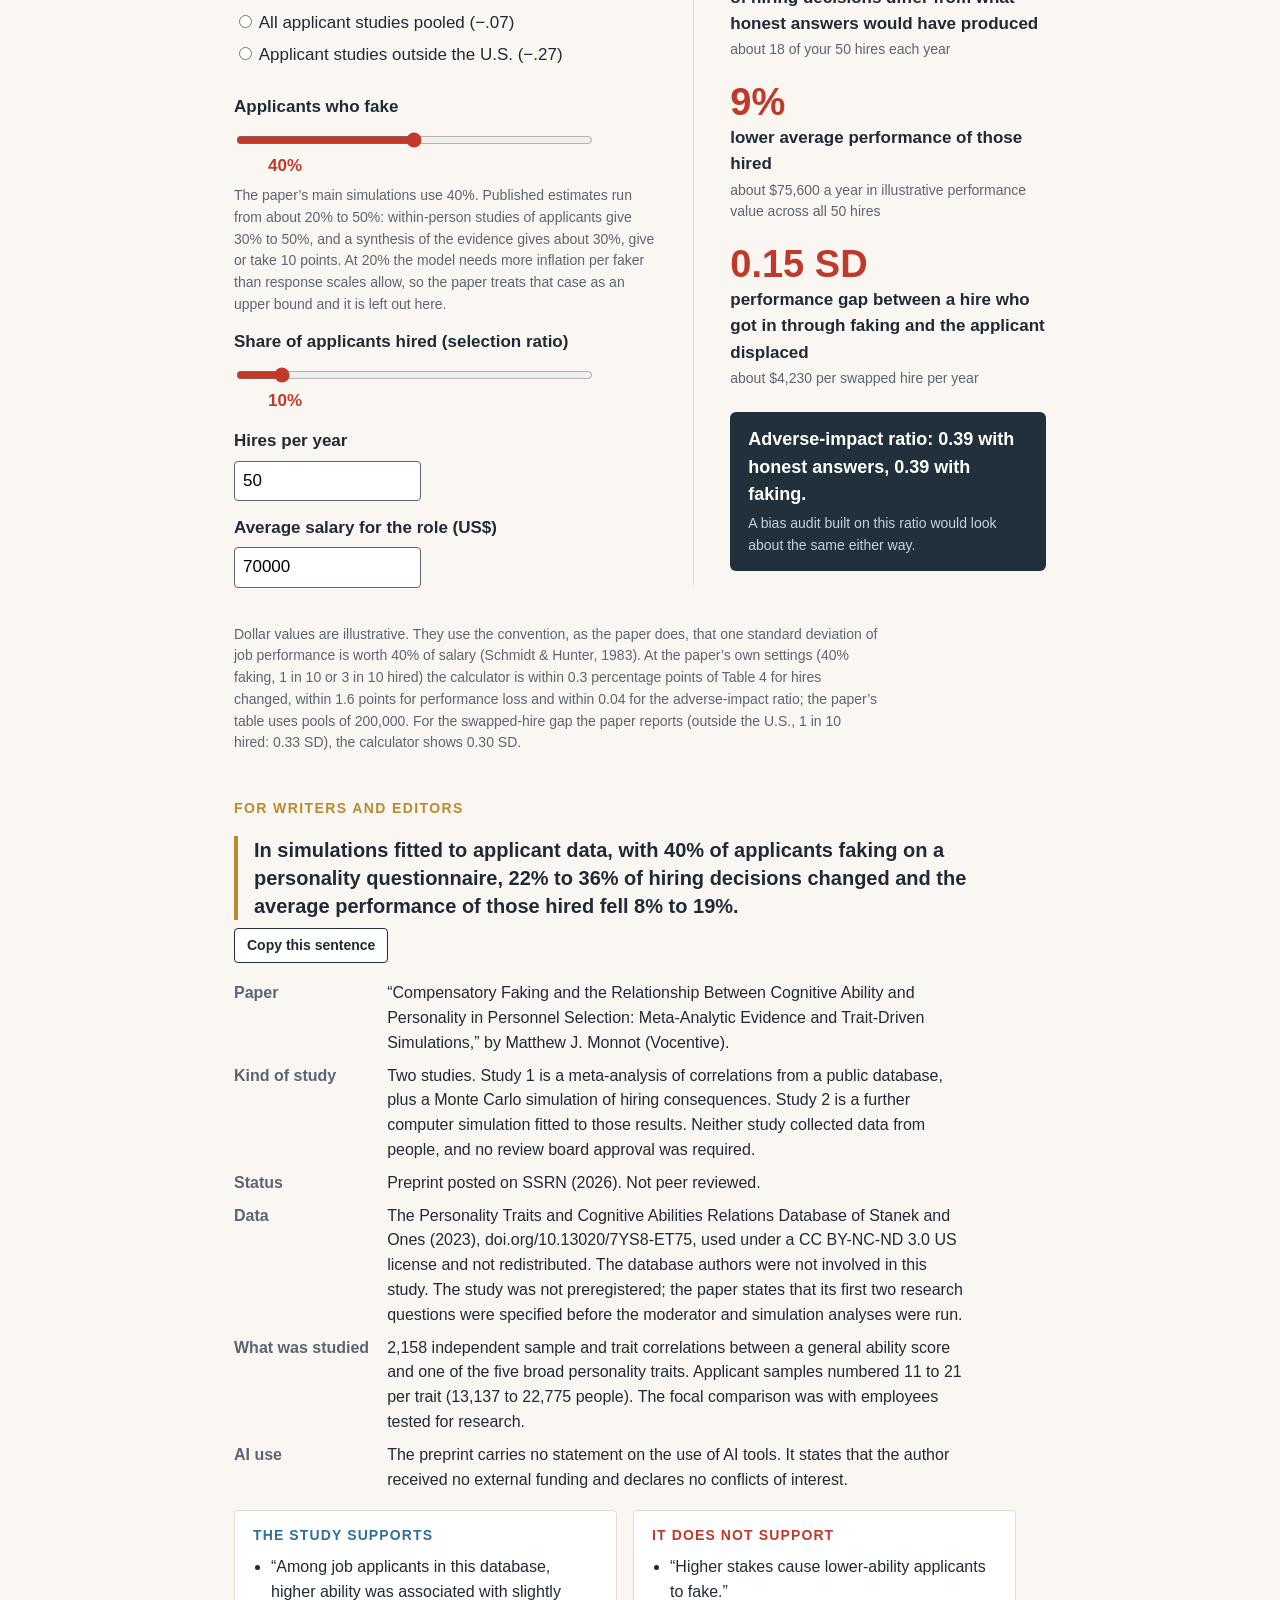
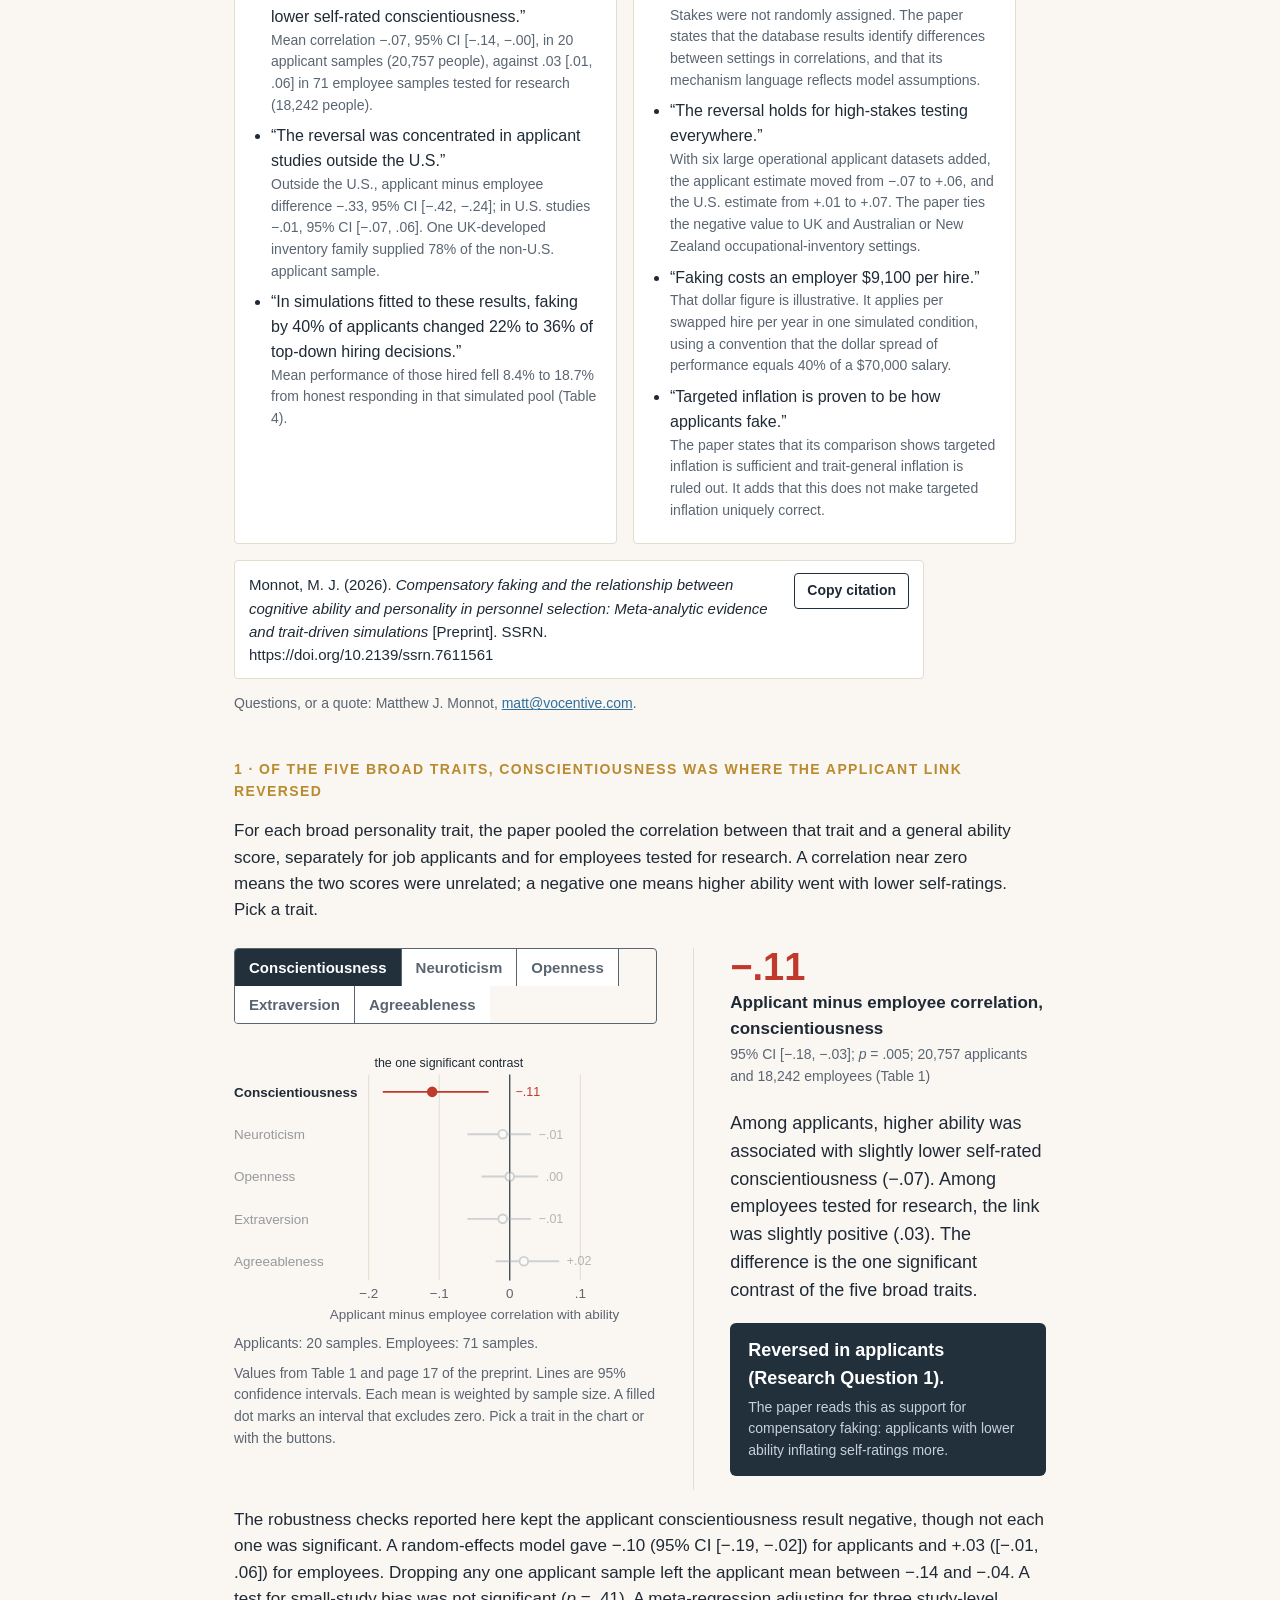
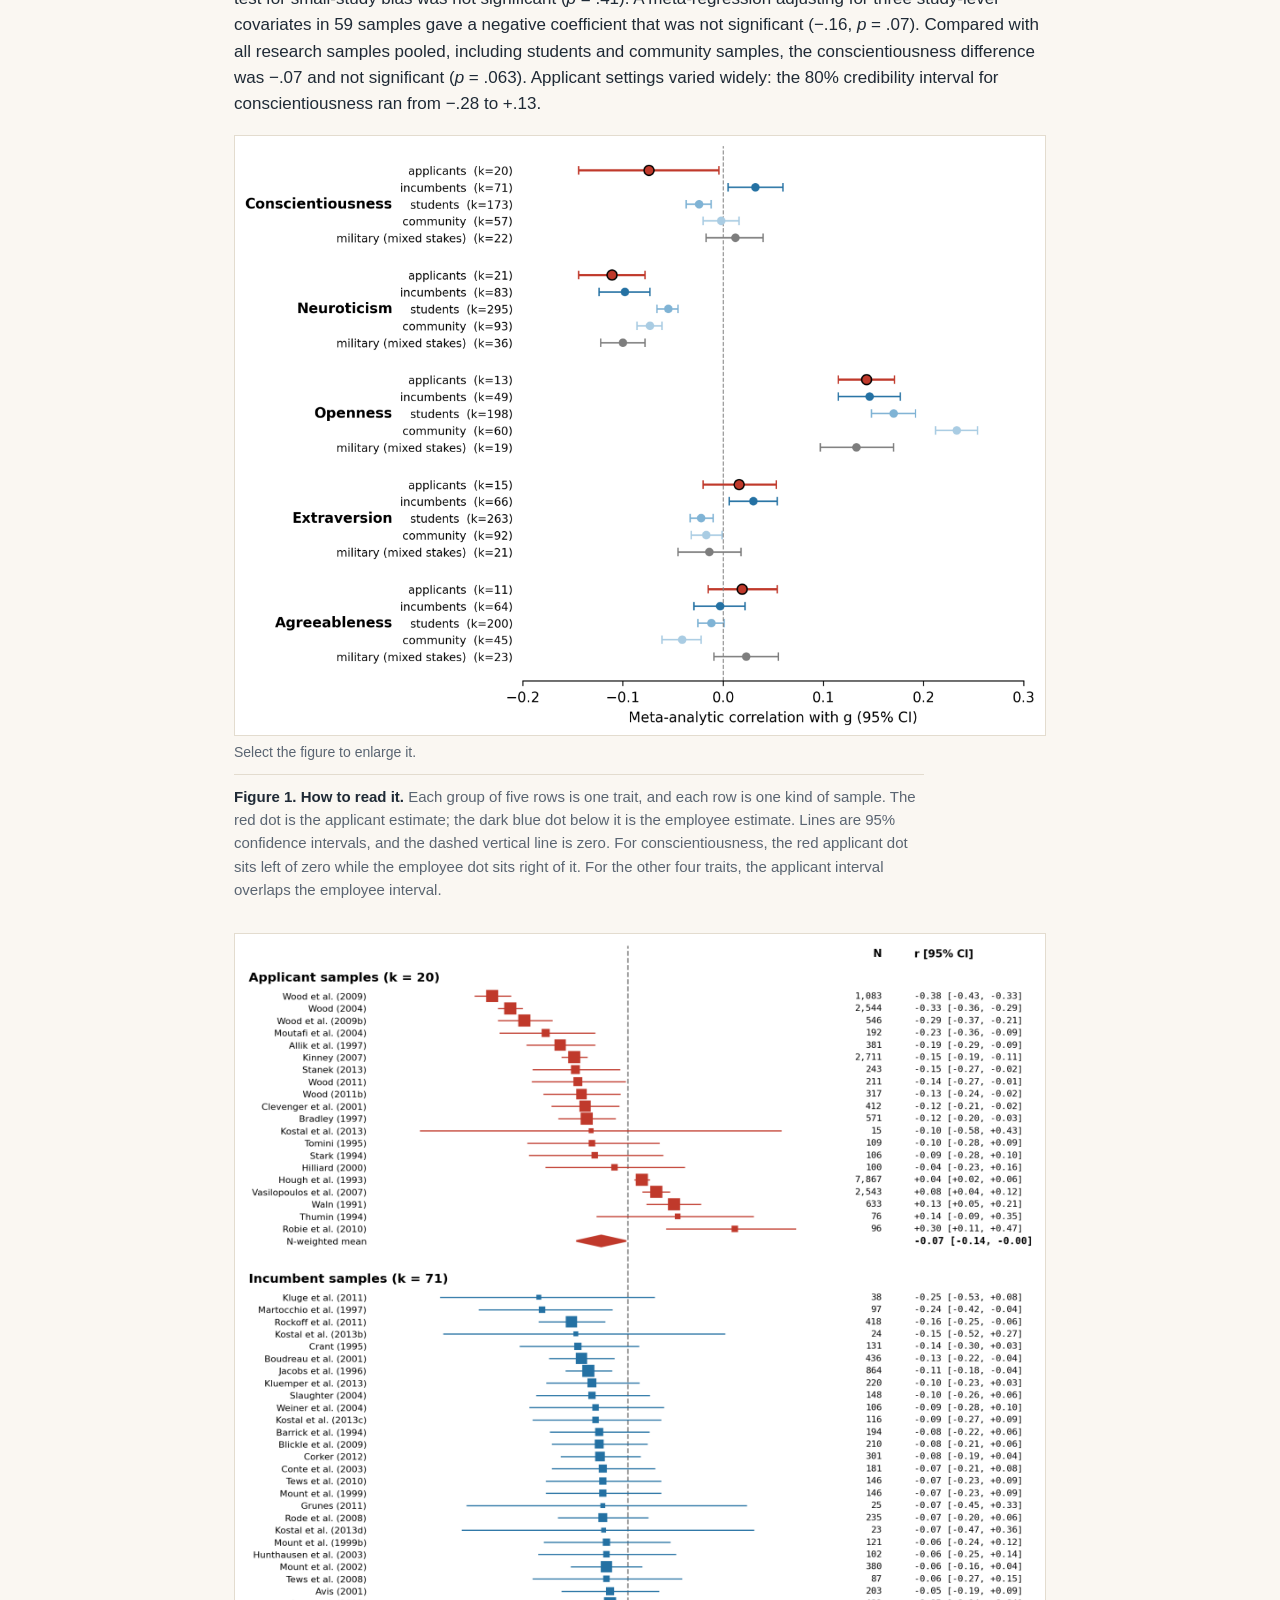
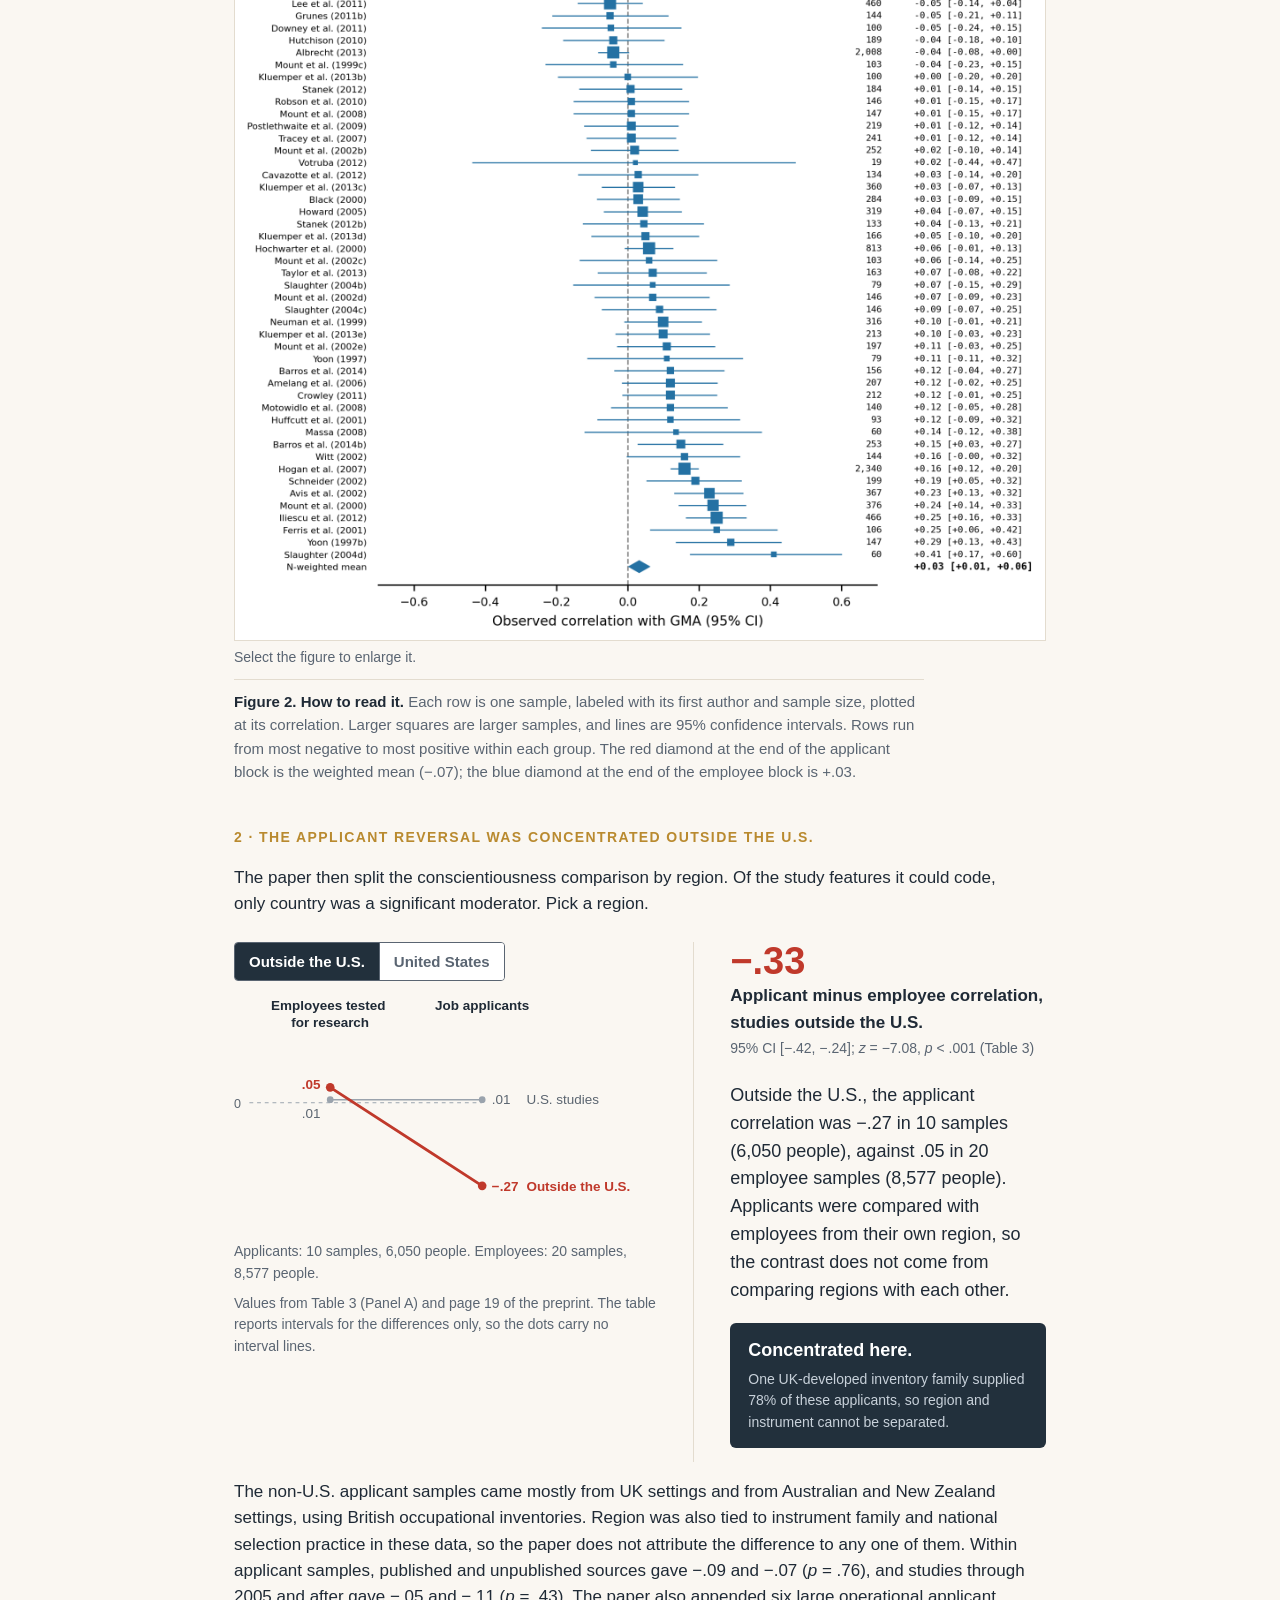
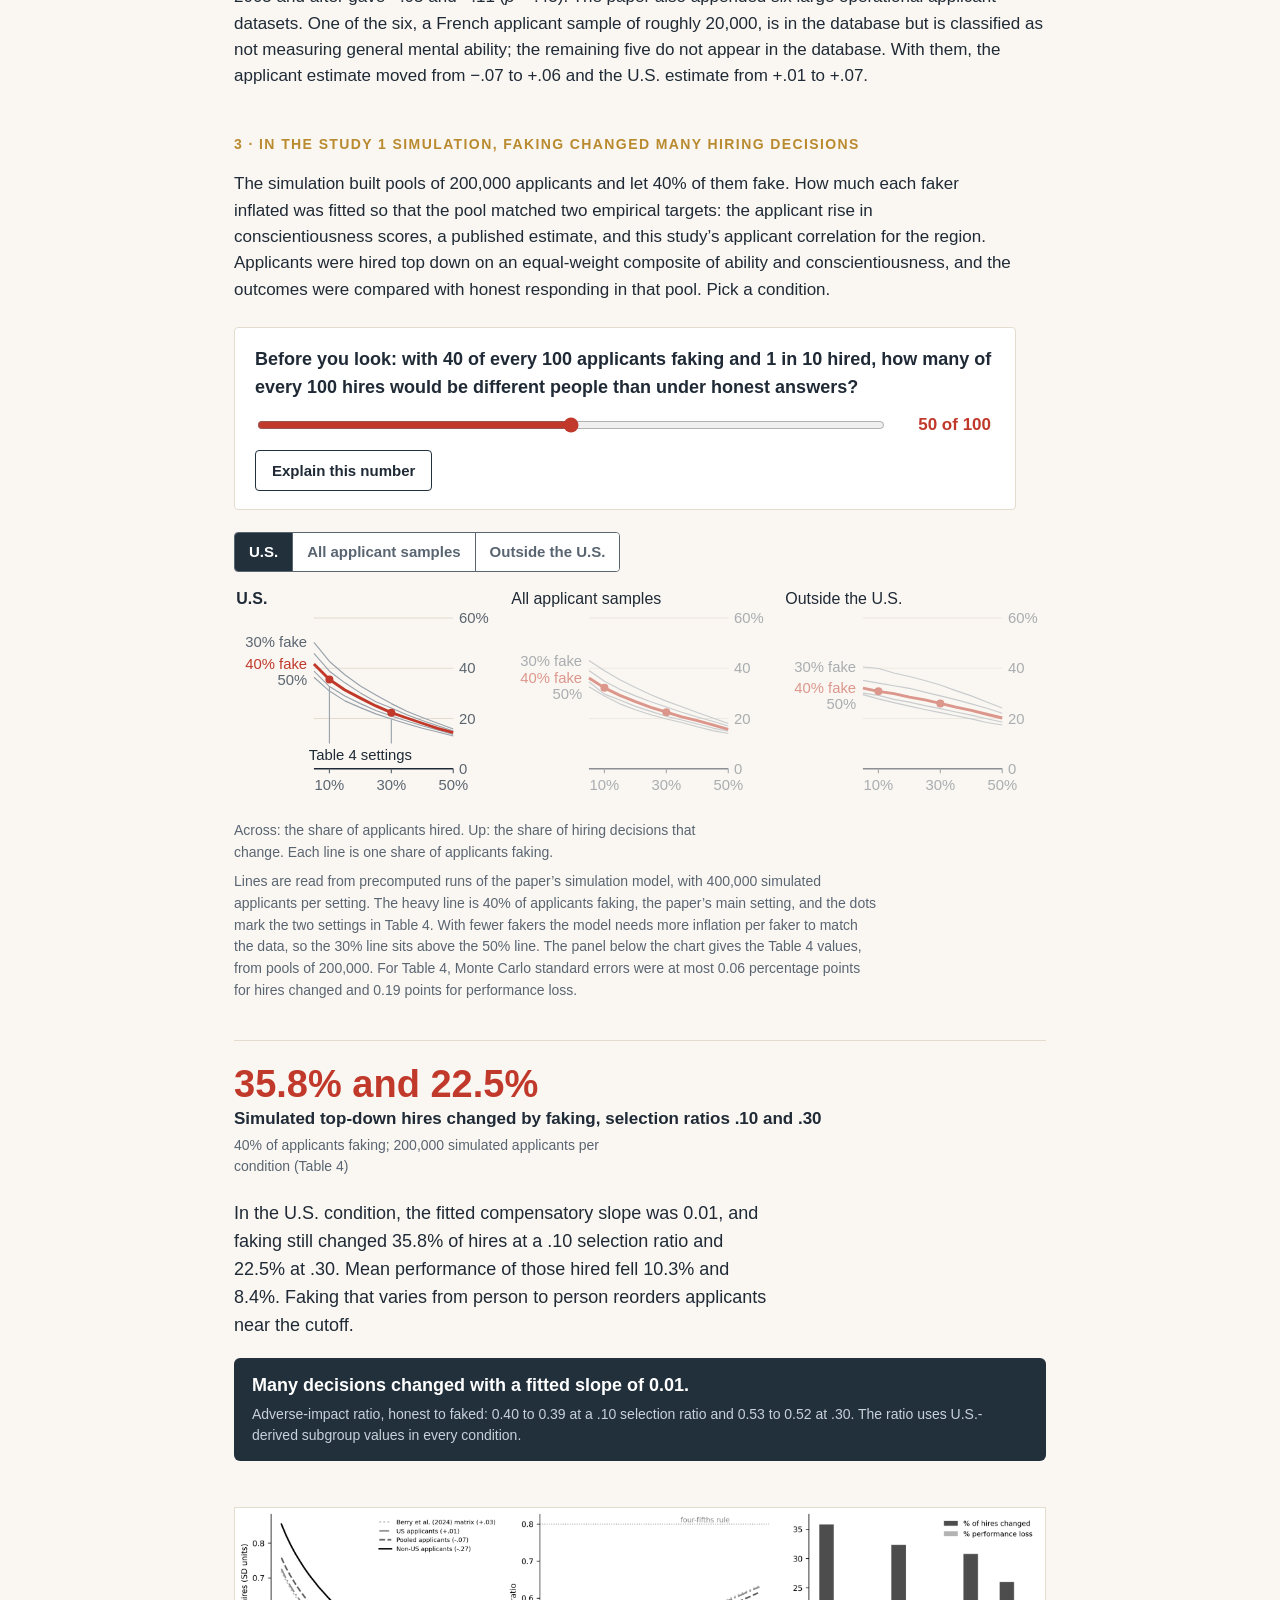
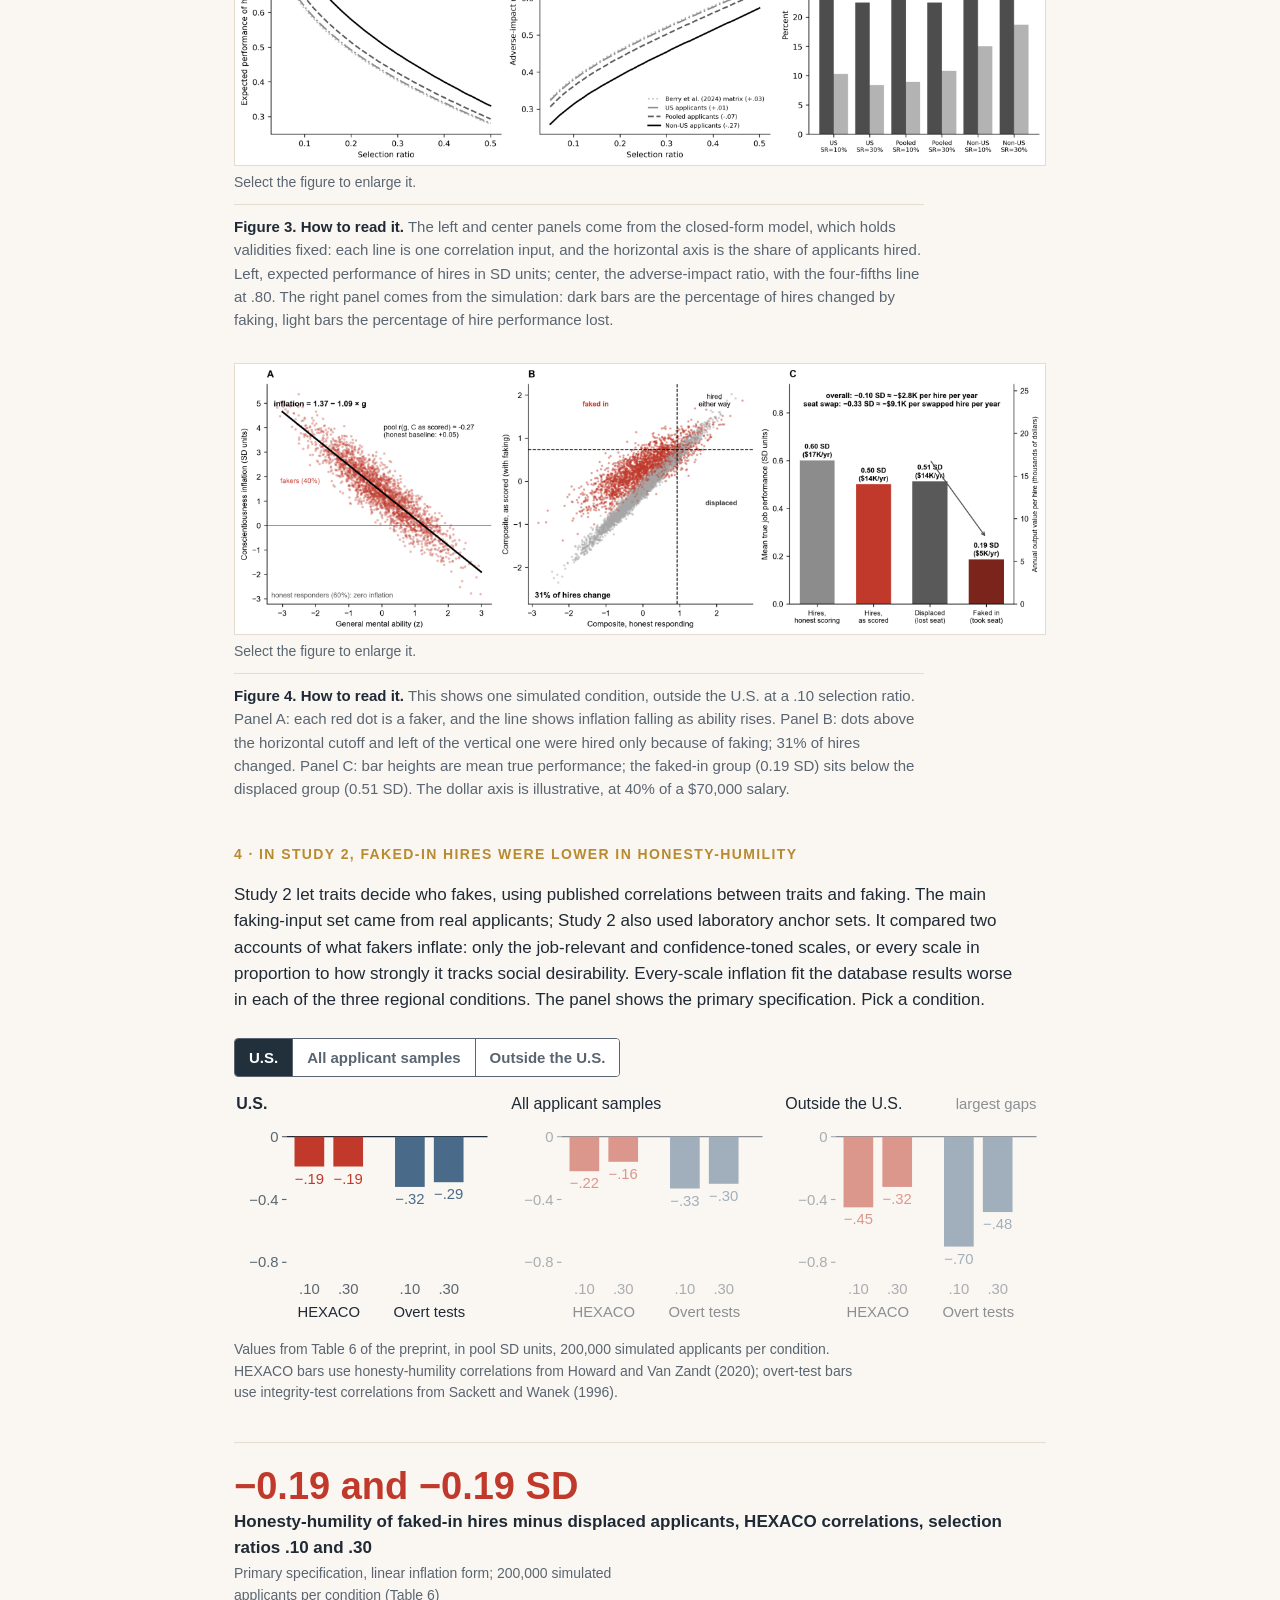
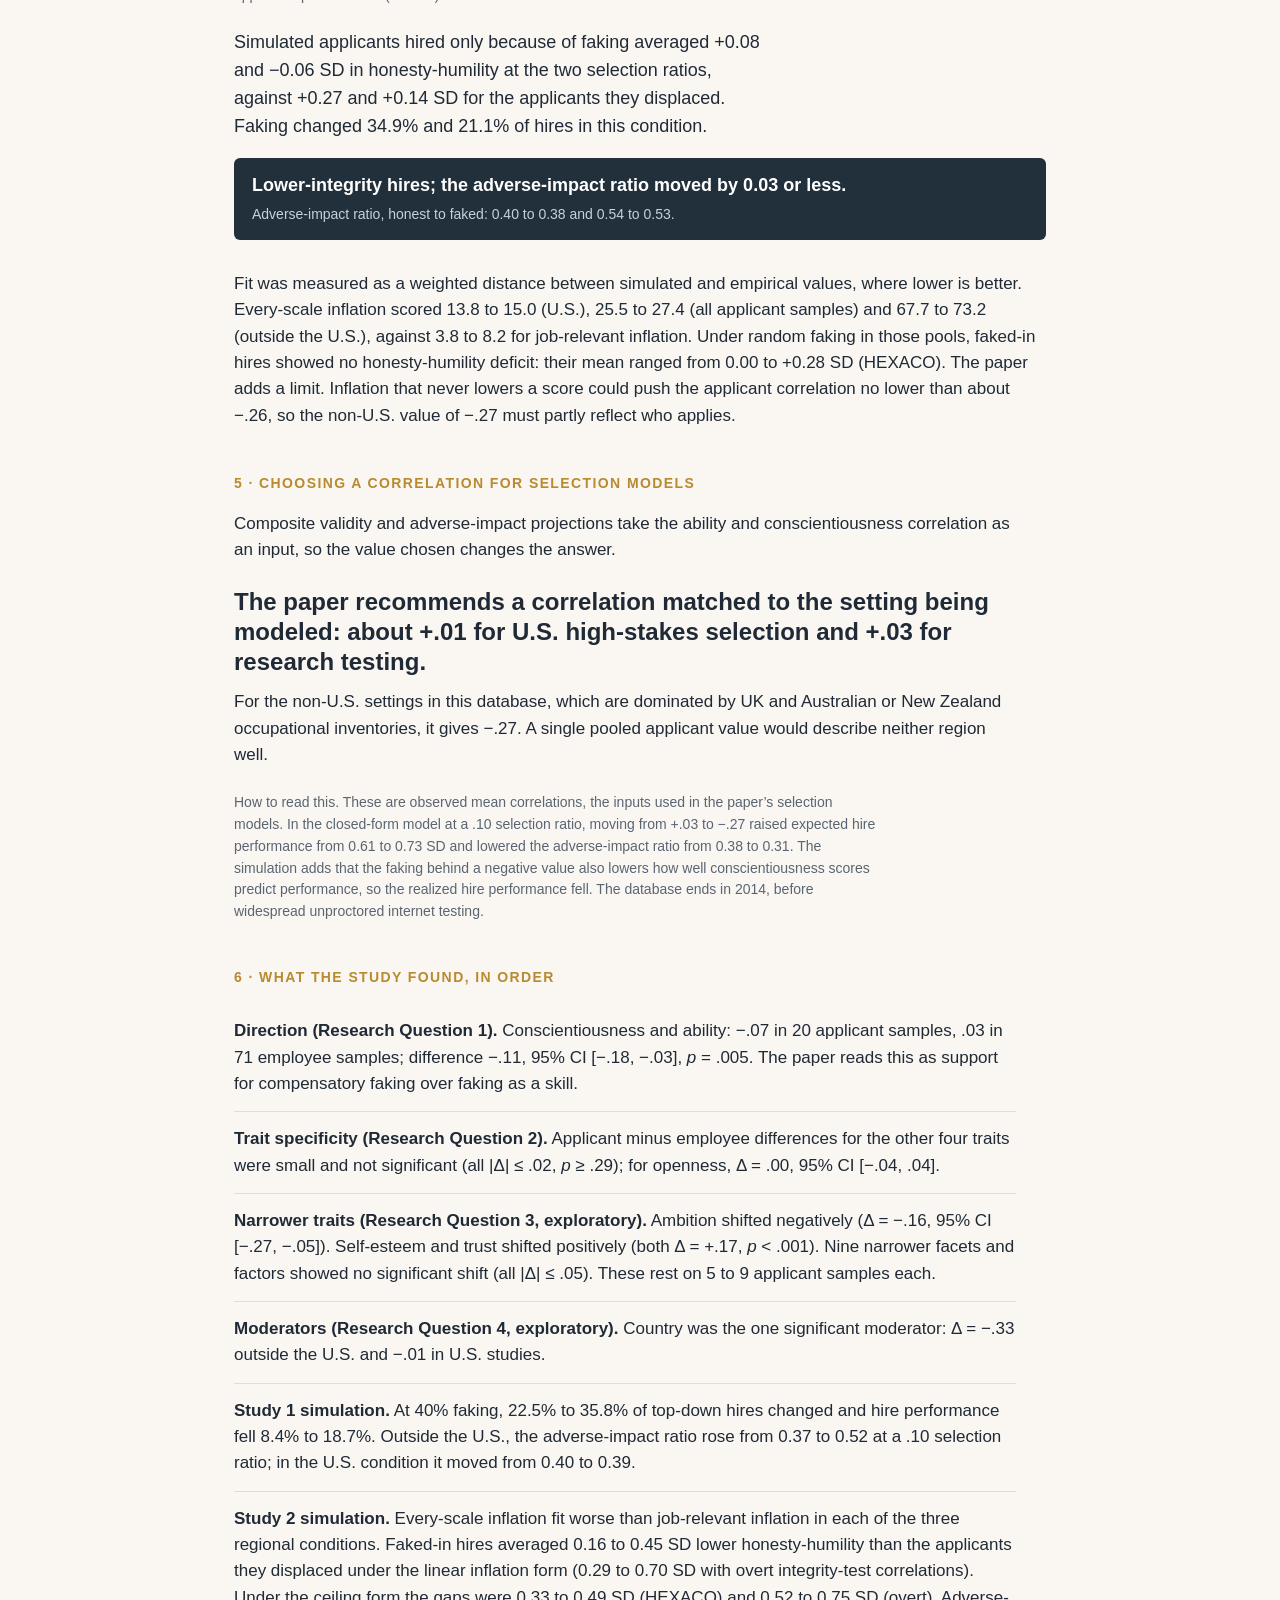
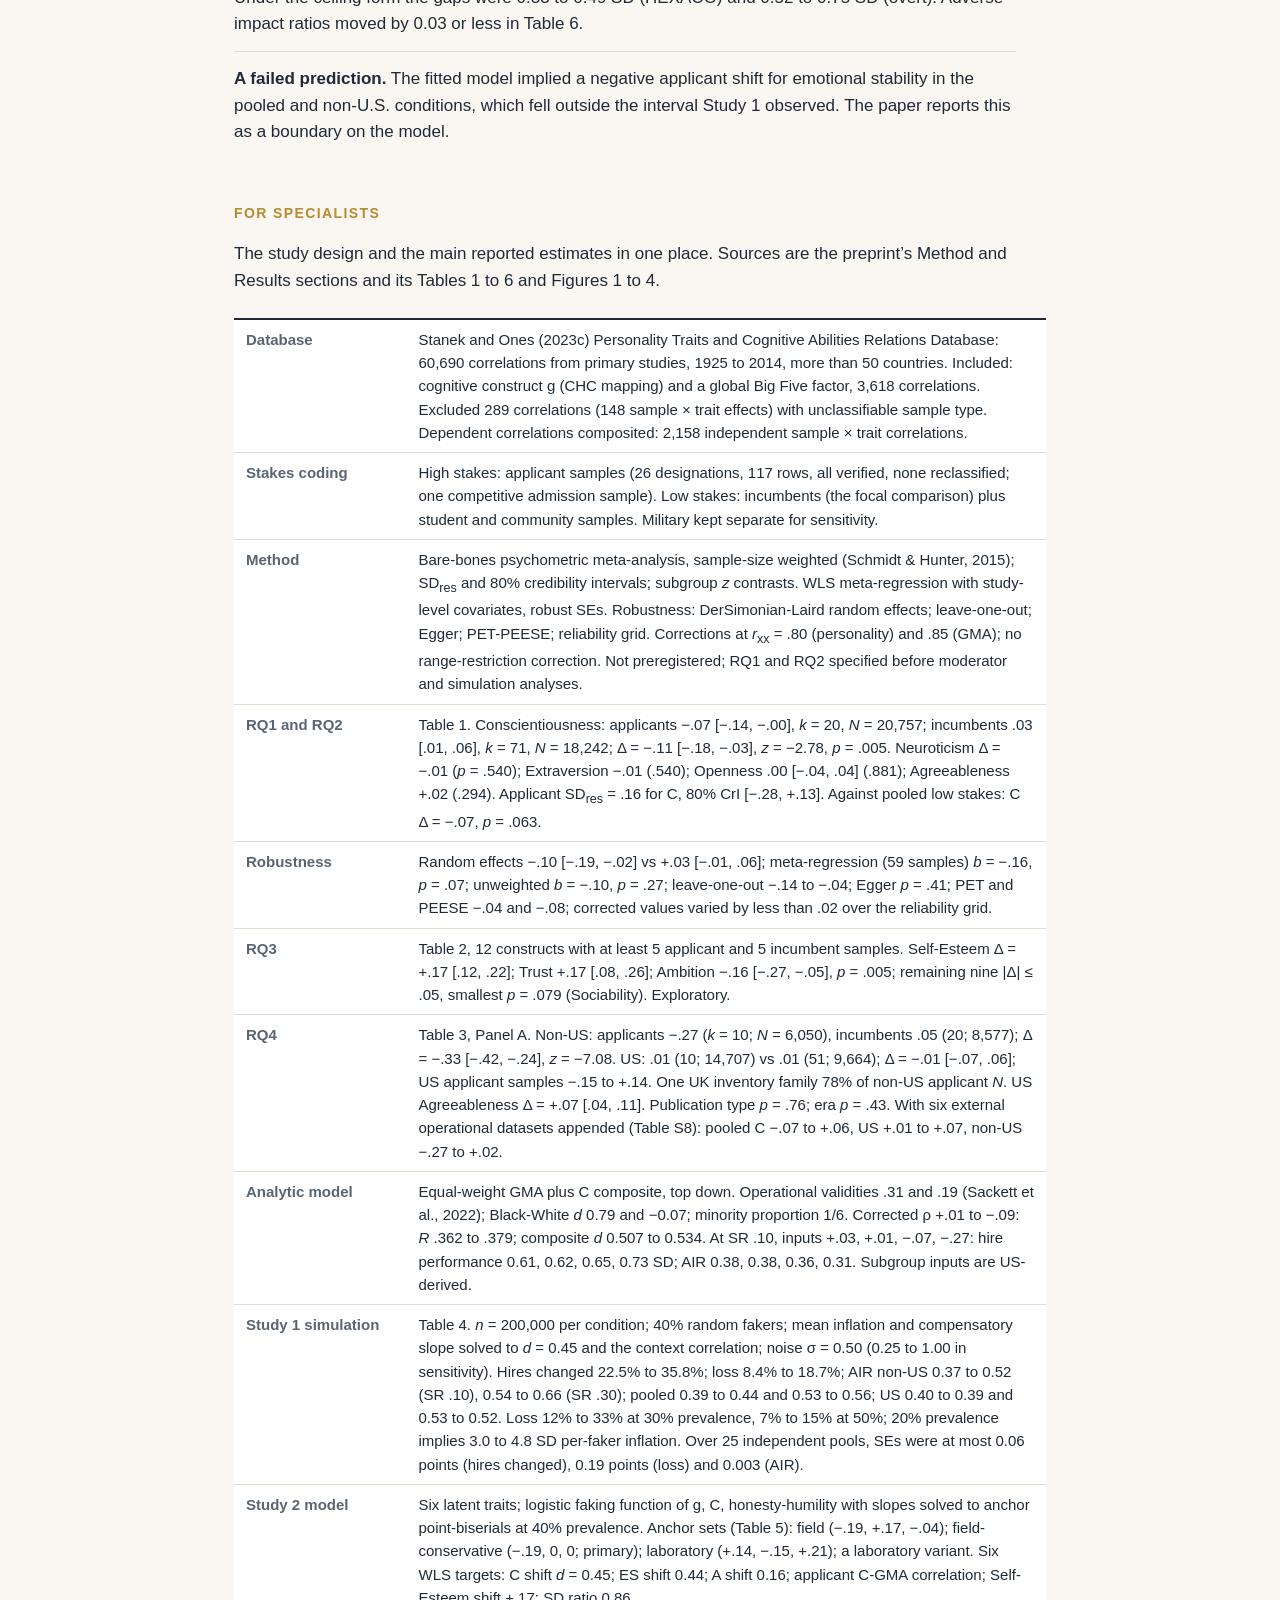
==== commit 207c4ac6: "Guess-first question: the answer is explained After the reader guesses or skips, the page gives the " ====
--- a/index.html
+++ b/index.html
@@ -785,6 +785,12 @@
     min: 0, max: 100, step: 1, start: 50,
     format: function (v) { return v + " of 100"; },
     reveal: document.getElementById("hires-wrap"),
+    answer: "In the simulation it was <strong>about 36 of 100</strong> in the U.S. condition.",
+    explain: [
+      { label: "What the number counts", html: "The paper simulated 200,000 applicants, 40% of whom faked, and filled the top 10% twice: once on the scores as given and once on the same applicants&rsquo; honest scores. In the U.S. condition, 35.8% of the first list were not on the second." },
+      { label: "Why it comes out this way", html: "Only some applicants faked. The paper reports that in the U.S. condition 22% to 36% of hires differed from the honest list and that the hires&rsquo; mean true performance was 8% to 10% lower, because heterogeneous faking reorders applicants near the cutoff. With 3 in 10 hired, the share was 22.5%." },
+      { label: "If your experience says otherwise", html: "This is a model, not a count of real hires. It sets faking at 40% of applicants, the midpoint of the 30% to 50% range from within-person applicant studies, and simplifies how faking raises scores. The paper notes that rank-order change among actual applicants is smaller than laboratory designs suggest." }
+    ],
     feedback: function (v) {
       var d = v - 36;
       if (Math.abs(d) <= 5) return "You guessed <strong>" + v + "</strong>. In the simulation it was about <strong>36</strong> of 100 in the U.S. condition, so you were close.";
--- a/assets/companion.css
+++ b/assets/companion.css
@@ -323,6 +323,11 @@
 .guess button.skip { background: #fff; color: var(--ink); }
 .guess .feedback { font-size: 17px; margin: 12px 0 0; }
 .guess .feedback strong { color: var(--red); }
+.guess .guess-actions[hidden] { display: none; }
+.guess .explain { margin: 12px 0 0; padding-top: 12px; border-top: 1px solid var(--rule); }
+.guess .explain p { font-size: 16px; line-height: 1.5; margin: 0 0 8px; }
+.guess .explain p:last-child { margin-bottom: 0; }
+.guess .explain .lead { font-weight: 700; }
 
 .veiled { filter: blur(8px); opacity: 0.3; pointer-events: none; user-select: none; }
 .guess-target { transition: filter 0.35s ease, opacity 0.35s ease; }
